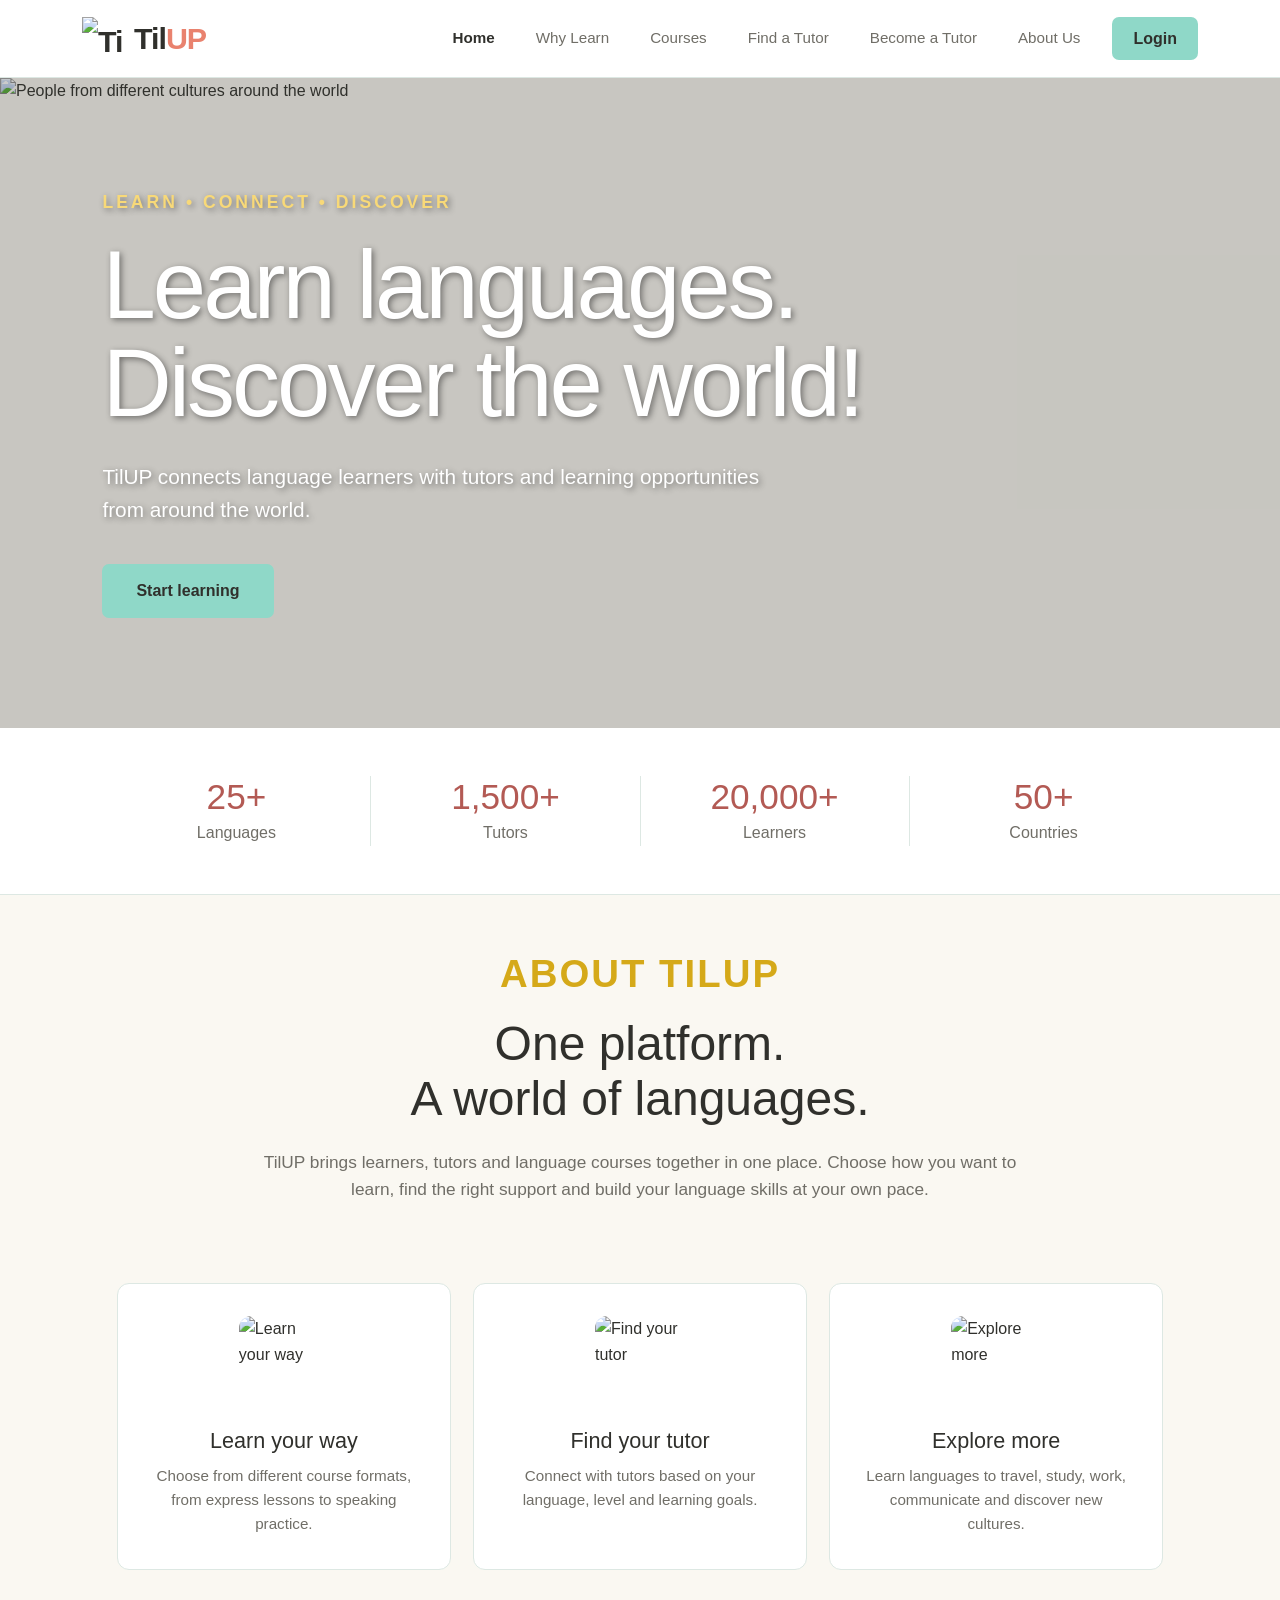
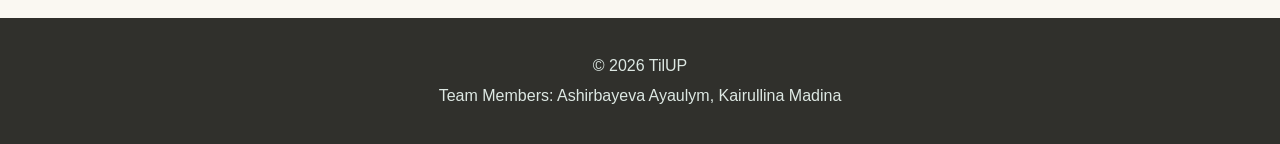
==== index.html @ f7ce6a19 "Update responsive design and Bootstrap" ====
<!DOCTYPE html>
<html lang="en">
<head>
    <meta charset="UTF-8">
    <meta name="viewport" content="width=device-width, initial-scale=1.0">

    <!-- Created by: Ashirbayeva Ayaulym, Kairullina Madina -->

    <title>TilUP | Home</title>

    <!-- Bootstrap -->
    <link
        href="https://cdn.jsdelivr.net/npm/bootstrap@5.3.8/dist/css/bootstrap.min.css"
        rel="stylesheet"
    >

    <link rel="stylesheet" href="css/style.css">
</head>

<body>

    <header>

        <!-- Bootstrap Navbar -->
        <nav class="navbar navbar-expand-lg bg-white">

            <div class="container">

                <a href="index.html" class="logo navbar-brand">
                    <img src="images/logo.PNG" alt="TilUP logo">
                    <span>Til<span class="logo-up">UP</span></span>
                </a>

                <!-- Mobile menu button -->
                <button
                    class="navbar-toggler"
                    type="button"
                    data-bs-toggle="collapse"
                    data-bs-target="#mainNavbar"
                    aria-controls="mainNavbar"
                    aria-expanded="false"
                    aria-label="Toggle navigation"
                >
                    <span class="navbar-toggler-icon"></span>
                </button>

                <!-- Navigation links -->
                <div class="collapse navbar-collapse" id="mainNavbar">

                    <div class="nav-menu navbar-nav ms-auto">

                        <a
                            href="index.html"
                            class="nav-link active"
                            aria-current="page"
                        >
                            Home
                        </a>

                        <a href="why-learn.html" class="nav-link">
                            Why Learn
                        </a>

                        <a href="courses.html" class="nav-link">
                            Courses
                        </a>

                        <a href="tutors.html" class="nav-link">
                            Find a Tutor
                        </a>

                        <a href="become_tutor.html" class="nav-link">
                            Become a Tutor
                        </a>

                        <a href="about.html" class="nav-link">
                            About Us
                        </a>

                    </div>

                    <a href="#" class="login-button ms-lg-4">
                        Login
                    </a>

                </div>

            </div>

        </nav>

    </header>


    <main>

        <!-- Hero Image -->
        <section class="hero-image-section">

            <img
                src="images/people.jpeg"
                alt="People from different cultures around the world"
                class="hero-image"
            >

            <div class="hero-image-overlay">

                <div class="hero-text">

                    <p class="hero-label">
                        LEARN • CONNECT • DISCOVER
                    </p>

                    <h1>
                        Learn languages.
                        <br>
                        Discover the world!
                    </h1>

                    <p class="hero-description">
                        TilUP connects language learners with tutors
                        and learning opportunities from around the world.
                    </p>

                    <!-- Bootstrap Button -->
                    <a
                        href="courses.html"
                        class="btn btn-primary btn-lg"
                    >
                        Start learning
                    </a>

                </div>

            </div>

        </section>


        <!-- Platform Statistics -->
        <section class="statistics py-5">

            <div class="container">

                <div class="row text-center">

                    <div class="stat col-6 col-md-3">
                        <h2>25+</h2>
                        <p>Languages</p>
                    </div>

                    <div class="stat col-6 col-md-3">
                        <h2>1,500+</h2>
                        <p>Tutors</p>
                    </div>

                    <div class="stat col-6 col-md-3">
                        <h2>20,000+</h2>
                        <p>Learners</p>
                    </div>

                    <div class="stat col-6 col-md-3">
                        <h2>50+</h2>
                        <p>Countries</p>
                    </div>

                </div>

            </div>

        </section>


        <!-- About TilUP -->
        <section class="about-tilup py-5">

            <div class="container">

                <p class="section-label">
                    ABOUT TILUP
                </p>

                <h2>
                    One platform.
                    <br>
                    A world of languages.
                </h2>

                <p class="about-description">
                    TilUP brings learners, tutors and language courses together
                    in one place. Choose how you want to learn, find the right
                    support and build your language skills at your own pace.
                </p>


                <!-- Platform Features -->
                <div class="feature-cards row g-4 mt-4">

                    <article class="feature-card col-12 col-md-4">

                        <div class="feature-icon">
                            <img
                                src="images/feature-1.png"
                                alt="Learn your way"
                            >
                        </div>

                        <h3>Learn your way</h3>

                        <p>
                            Choose from different course formats,
                            from express lessons to speaking practice.
                        </p>

                    </article>


                    <article class="feature-card col-12 col-md-4">

                        <div class="feature-icon">
                            <img
                                src="images/feature2.png"
                                alt="Find your tutor"
                            >
                        </div>

                        <h3>Find your tutor</h3>

                        <p>
                            Connect with tutors based on your language,
                            level and learning goals.
                        </p>

                    </article>


                    <article class="feature-card col-12 col-md-4">

                        <div class="feature-icon">
                            <img
                                src="images/feature-3.png"
                                alt="Explore more"
                            >
                        </div>

                        <h3>Explore more</h3>

                        <p>
                            Learn languages to travel, study, work,
                            communicate and discover new cultures.
                        </p>

                    </article>

                </div>

            </div>

        </section>

    </main>


    <footer>

        <p>© 2026 TilUP</p>

        <p>
            Team Members:
            Ashirbayeva Ayaulym, Kairullina Madina
        </p>

    </footer>


    <!-- Bootstrap JavaScript -->
    <script
        src="https://cdn.jsdelivr.net/npm/bootstrap@5.3.8/dist/js/bootstrap.bundle.min.js">
    </script>

</body>
</html>
---- css/style.css ----
/* 
   GLOBAL
 */

* {
    box-sizing: border-box;
}

body {
    margin: 0;
    font-family: Arial, sans-serif;
    color: #30302C;
    background-color: #FAF8F2;
    line-height: 1.6;
}

h1, h2, h3, p {
    margin-top: 0;
}

a {
    text-decoration: none;
}


/* 
   ALL PAGES
   NAVBAR
*/

.navbar {
    min-height: 78px;
    padding: 0 5%;
    display: flex;
    align-items: center;
    justify-content: space-between;
    background-color: #FFFFFF;
    border-bottom: 1px solid #DDE8E3;
}

.logo {
    display: flex;
    align-items: center;
    gap: 10px;
    color: #30302C;
    font-size: 1.9rem;
    font-weight: bold;
    letter-spacing: -1px;
}

.logo img {
    width: 42px;
    height: 42px;
    object-fit: contain;
}

.logo-up {
    color: #E9826E;
}

.nav-menu {
    display: flex;
    align-items: center;
    gap: 25px;
}

.nav-menu a {
    color: #706E67;
    font-size: 0.95rem;
    transition: 0.3s;
}

.nav-menu a:hover {
    color: #E9826E;
}

.nav-menu a.active {
    color: #30302C;
    font-weight: bold;
}

.login-button {
    padding: 9px 21px;
    color: #30302C;
    background-color: #8FD8C8;
    border-radius: 7px;
    font-weight: bold;
    transition: 0.3s;
}

.login-button:hover {
    background-color: #E9826E;
    color: #FFFFFF;
}


/* 
   HOME PAGE
   HERO IMAGE
 */

.hero-image-section {
    position: relative;
    width: 100%;
    height: 650px;
    overflow: hidden;
}

.hero-image {
    width: 100%;
    height: 100%;
    object-fit: cover;
    display: block;
}

.hero-image-overlay {
    position: absolute;
    top: 0;
    left: 0;
    width: 100%;
    height: 100%;
    display: flex;
    align-items: center;
    padding: 0 8%;
    background-color: rgba(48, 48, 44, 0.25);
}

.hero-text {
    max-width: 1000px;
    color: #FFFFFF;
}

.hero-label {
    margin-bottom: 20px;
    color: #F8D978;
    font-size: 1.1rem;
    font-weight: bold;
    letter-spacing: 3px;
    text-shadow: 2px 2px 6px rgba(0, 0, 0, 0.45);
}

.hero-text h1 {
    margin-bottom: 28px;
    color: #FFFFFF;
    font-size: 6rem;
    line-height: 1.02;
    letter-spacing: -3px;
    text-shadow: 2px 2px 6px rgba(0, 0, 0, 0.45);
}

.hero-description {
    max-width: 700px;
    margin-bottom: 38px;
    color: #FFFFFF;
    font-size: 1.3rem;
    line-height: 1.6;
    text-shadow: 2px 2px 6px rgba(0, 0, 0, 0.45);
}

.btn-primary {
    display: inline-block;

    padding: 15px 34px;

    color: #30302C;
    background-color: #8FD8C8;

    border: none;
    border-radius: 7px;

    font-size: 1rem;
    font-weight: bold;

    transition: 0.3s;
}

.btn-primary:hover {
    background-color: #E9826E;
    color: #FFFFFF;

    transform: translateY(-2px);
}


/*  
   HOME PAGE
   STATISTICS
  */

.statistics {
    display: flex;
    padding: 42px 8%;
    background-color: #FFFFFF;
    border-bottom: 1px solid #DDE8E3;
}

.stat {
    flex: 1;
    text-align: center;
    border-right: 1px solid #DDE8E3;
}

.stat:last-child {
    border-right: none;
}

.stat h2 {
    margin-bottom: 2px;
    color: #B35A54;
    font-size: 2.2rem;
}

.stat p {
    margin-bottom: 0;
    color: #706E67;
}


/* HOME PAGE
   ABOUT TILUP
 */

.about-tilup {
    max-width: 1200px;
    margin: 0 auto;
    padding: 95px 6% 110px;
    text-align: center;
}

.section-label {
    margin-bottom: 12px;
    color: #D5A919;
    font-size: 2.4rem;
    font-weight: bold;
    letter-spacing: 2px;
}

.about-tilup h2 {
    margin-bottom: 22px;
    color: #30302C;
    font-size: 3rem;
    line-height: 1.15;
}

.about-description {
    max-width: 760px;
    margin: 0 auto 55px;
    color: #706E67;
    font-size: 1.08rem;
}


/* 
   HOME PAGE
   FEATURE CARDS
 */

.feature-cards {
    display: flex;
    gap: 22px;
    align-items: stretch;
    text-align: left;
}

.feature-card {
    flex: 1;
    min-height: 260px;
    padding: 32px;

    display: flex;
    flex-direction: column;
    align-items: center;

    background-color: #FFFFFF;
    border: 1px solid #DDE8E3;
    border-radius: 12px;
    transition: 0.3s;
}

.feature-card:hover {
    transform: translateY(-5px);
    border-color: #E9826E;
    box-shadow: 0 10px 25px rgba(48, 48, 44, 0.08);
}

.feature-icon {
    width: 90px;
    height: 90px;
    margin: 0 auto 22px;
    overflow: hidden;
    border-radius: 12px;
}

.feature-icon img {
    width: 100%;
    height: 100%;
    object-fit: cover;
    display: block;
}

.feature-card h3 {
    margin-bottom: 10px;
    color: #30302C;
    font-size: 1.35rem;
    text-align: center;
}

.feature-card p {
    margin-bottom: 0;
    color: #706E67;
    font-size: 0.95rem;
    text-align: center;
}


/*  
   ALL PAGES
   FOOTER
  */

footer {
    padding: 30px 8%;
    text-align: center;
    background-color: #30302C;
}

footer p {
    margin: 5px;
    color: #DDE8E3;
}


/*  
   HOME PAGE
   RESPONSIVE
  */

@media (max-width: 1000px) {

    .nav-menu {
        gap: 15px;
    }

    .hero-image-section {
        height: 580px;
    }

    .hero-text h1 {
        font-size: 4.5rem;
    }
}


@media (max-width: 750px) {

    .navbar {
        padding: 15px 5%;
        flex-wrap: wrap;
        gap: 15px;
    }

    .nav-menu {
        order: 3;
        width: 100%;
        justify-content: center;
        flex-wrap: wrap;
    }

    .hero-image-section {
        height: 600px;
    }

    .hero-image-overlay {
        padding: 0 6%;
    }

    .hero-text h1 {
        font-size: 3.2rem;
        letter-spacing: -1px;
    }

    .hero-description {
        font-size: 1.1rem;
    }

    .statistics {
        flex-wrap: wrap;
        gap: 25px;
    }

    .stat {
        flex: 1 1 45%;
    }

    .stat:nth-child(2) {
        border-right: none;
    }

    .stat:nth-child(3),
    .stat:nth-child(4) {
        padding-top: 20px;
    }

    .about-tilup {
        padding: 75px 6%;
    }

    .about-tilup h2 {
        font-size: 2.4rem;
    }
}


/*  
   WHY LEARN PAGE
   HERO
  */

.why-hero {
    min-height: 520px;
    display: flex;
    align-items: center;
    padding: 80px 8%;
    background-color: #30302C;
}

.why-hero-content {
    max-width: 800px;
    color: #FFFFFF;
}

.why-hero-content .section-label {
    margin-bottom: 20px;
    color: #F8D978;
}

.why-hero-content h1 {
    margin-bottom: 25px;
    color: #FFFFFF;
    font-size: 5rem;
    line-height: 1.05;
    letter-spacing: -2px;
}

.why-hero-content > p:not(.section-label) {
    max-width: 650px;
    color: #FFFFFF;
    font-size: 1.2rem;
    line-height: 1.6;
}


/*  
   WHY LEARN PAGE
   BENEFITS
  */

.why-benefits {
    max-width: 1200px;
    margin: 0 auto;
    padding: 100px 6% 110px;
}

.why-benefit {
    display: flex;
    gap: 70px;
    align-items: center;
    margin-bottom: 100px;
}

.why-benefit:last-child {
    margin-bottom: 0;
}

.why-benefit-reverse .why-benefit-text {
    order: 2;
}

.why-benefit-reverse .why-benefit-image {
    order: 1;
}

.why-benefit-text {
    max-width: 520px;
    flex: 1;
}

.why-benefit-text h2 {
    margin-bottom: 20px;
    color: #30302C;
    font-size: 2.5rem;
    line-height: 1.15;
}

.why-benefit-text > p:not(.benefit-number) {
    margin-bottom: 25px;
    color: #706E67;
    font-size: 1.05rem;
    line-height: 1.7;
}

.why-benefit-text ul {
    margin: 0;
    padding-left: 20px;
    color: #30302C;
}

.why-benefit-text li {
    margin-bottom: 9px;
}


/*  
   WHY LEARN PAGE
   IMAGES
  */

.why-benefit-image {
    width: 100%;
    height: 400px;
    overflow: hidden;
    border-radius: 12px;
    flex: 1;
}

.why-benefit-image img {
    width: 100%;
    height: 100%;
    object-fit: cover;
    display: block;
}
.review-card {
    max-width: 850px;
    min-height: 320px;
    margin: 0 auto;
    background-color: #FFFFFF;
    border: 1px solid #E7E2D7;
    border-radius: 16px;
}

.review-header {
    display: flex;
    align-items: center;
    gap: 20px;
}

.review-image {
    width: 110px;
    height: 110px;
    object-fit: cover;
    border-radius: 50%;
}

.review-header h5 {
    margin: 0 0 6px;
    font-size: 1.4rem;
    color: #30302C;
}

.review-header small {
    color: #706E67;
    font-size: 1rem;
}

.review-stars {
    margin-top: 8px;
    color: #F2C94C;
    font-size: 1.2rem;
    letter-spacing: 2px;
}

.review-text {
    margin-top: 45px;
    font-size: 1.5rem;
    line-height: 1.6;
    color: #30302C;
}
.review-control {
    width: 60px;
    opacity: 1;
}

.review-arrow {
    width: 45px;
    height: 45px;
    display: flex;
    align-items: center;
    justify-content: center;

    background-color: #30302C;
    color: #FFFFFF;

    border-radius: 50%;
    font-size: 2rem;
    line-height: 1;
}

.review-control:hover {
    opacity: 1;
}

.review-control:hover .review-arrow {
    background-color: #E9826E;
}

@media (max-width: 600px) {

    .review-card {
        padding: 30px !important;
    }

    .review-image {
        width: 90px;
        height: 90px;
    }

    .review-text {
        margin-top: 30px;
        font-size: 1.2rem;
    }

}

/*  
   WHY LEARN PAGE
   BOTTOM CTA
  */

.why-cta {
    padding: 100px 8%;
    background-color: #30302C;
}

.why-cta-content {
    max-width: 850px;
    margin: 0 auto;
    text-align: center;
}

.why-cta-content .section-label {
    margin-bottom: 15px;
    color: #F8D978;
}

.why-cta-content h2 {
    margin-bottom: 20px;
    color: #FFFFFF;
    font-size: 3.2rem;
    line-height: 1.15;
}

.why-cta-content > p:not(.section-label) {
    max-width: 650px;
    margin: 0 auto 30px;
    color: #DDE8E3;
    font-size: 1.1rem;
    line-height: 1.6;
}


/*  
   WHY LEARN PAGE
   RESPONSIVE
  */

@media (max-width: 900px) {

    .why-hero-content h1 {
        font-size: 4rem;
    }

    .why-benefit {
        flex-direction: column;
        gap: 35px;
        margin-bottom: 75px;
    }

    .why-benefit-reverse .why-benefit-text {
        order: 1;
    }

    .why-benefit-reverse .why-benefit-image {
        order: 2;
    }

    .why-benefit-text {
        max-width: 700px;
    }

    .why-benefit-image {
        height: 350px;
    }
}


@media (max-width: 600px) {

    .why-hero {
        min-height: 480px;
        padding: 70px 6%;
    }

    .why-hero-content h1 {
        font-size: 3rem;
    }

    .why-benefits {
        padding: 75px 6% 80px;
    }

    .why-intro h2 {
        font-size: 2.3rem;
    }

    .why-benefit-text h2 {
        font-size: 2rem;
    }

    .why-benefit-image {
        height: 280px;
    }

    .why-cta {
        padding: 75px 6%;
    }

    .why-cta-content h2 {
        font-size: 2.4rem;
    }
}


/*  
   COURSES PAGE
   HERO
  */

.courses-hero {
    position: relative;
    width: 100%;
    height: 520px;
    overflow: hidden;
}

.courses-hero-image {
    position: absolute;
    top: 0;
    left: 0;
    width: 100%;
    height: 100%;
    object-fit: cover;
    z-index: 0;
}

.courses-hero-overlay {
    position: absolute;
    top: 0;
    left: 0;
    width: 100%;
    height: 100%;
    display: flex;
    align-items: center;
    padding: 0 8%;
    background-color: rgba(48, 48, 44, 0.25);
    z-index: 1;
}

.courses-hero-content {
    max-width: 850px;
    color: #FFFFFF;
    text-shadow: 2px 2px 6px rgba(0, 0, 0, 0.45);
}

.courses-hero-content {
    max-width: 850px;
}

.courses-hero h1 {
    margin-bottom: 22px;
    color: #FFFFFF;
    font-size: 4.5rem;
    line-height: 1.05;
    letter-spacing: -2px;
    text-shadow: 2px 2px 6px rgba(0, 0, 0, 0.45);
}

.courses-hero p:not(.section-label) {
    max-width: 650px;
    margin-bottom: 0;
    color: #FFFFFF;
    font-size: 1.2rem;
}

.courses-heading {
    max-width: 1100px;
    margin: 0 auto 45px;
    text-align: left;
}

.courses-heading h2 {
    margin-bottom: 15px;
    color: #30302C;
    font-size: 3rem;
    line-height: 1.15;
}

.courses-heading > p:not(.section-label) {
    max-width: 700px;
    margin: 0;
    color: #706E67;
    font-size: 1.15rem;
    line-height: 1.6;
}


/*  
   COURSES PAGE
   LANGUAGES
  */

.languages-section {
    max-width: 1500px;
    margin: 0 auto;
    padding: 95px 6% 110px;
}

.language-card {
    flex: 1 1 calc(33.333% - 25px);
    min-width: 280px;

    position: relative;
    align-self: flex-start;

    background-color: #FFFFFF;
    border: 1px solid #DDE8E3;
    border-radius: 12px;
    transition: 0.3s;
    z-index: 1;
}

.language-card:hover {
    transform: translateY(-5px);
    border-color: #E9826E;
    box-shadow: 0 10px 25px rgba(48, 48, 44, 0.10);
    z-index: 10;
}

.language-image {
    width: 100%;
    height: 230px;
    overflow: hidden;
    border-radius: 12px 12px 0 0;
}

.language-image img {
    width: 100%;
    height: 100%;
    object-fit: cover;
    display: block;
}

.language-title {
    padding: 22px 25px;
    background-color: #FFFFFF;
    border-radius: 0 0 12px 12px;
}

.language-title h3 {
    margin: 0;
    color: #30302C;
    font-size: 1.35rem;
}

.language-info {
    position: absolute;

    top: calc(100% - 1px);
    left: 0;

    width: 100%;

    box-sizing: border-box;

    max-height: 0;
    overflow: hidden;

    padding: 0 25px;

    background-color: #FFFFFF;

    border: 1px solid #E9826E;
    border-top: none;

    border-radius: 0 0 12px 12px;

    opacity: 0;

    transition:
        max-height 0.4s ease,
        padding 0.4s ease,
        opacity 0.2s ease;
}

.language-card:hover .language-info {
    max-height: 250px;
    padding: 0 25px 25px;
    opacity: 1;
}

.language-info .language-level {
    display: block;
    margin-bottom: 10px;
    color: #E9826E;
    font-size: 0.75rem;
    font-weight: bold;
    letter-spacing: 1.5px;
}

.language-info p {
    margin-bottom: 15px;
    color: #706E67;
    line-height: 1.5;
}

.language-info ul {
    margin: 0;
    padding-left: 20px;
    color: #706E67;
}

.language-info li {
    margin-bottom: 5px;
}

.language-level {
    color: #E9826E;
    font-size: 0.75rem;
    font-weight: bold;
    letter-spacing: 1.5px;
}
.many-more {
    display: none;
}

@media (max-width: 650px) {

    .language-card:nth-child(n+7) {
        display: none;
    }

    .many-more {
        display: block;
        text-align: center;
        margin-top: 30px;
        font-size: 1.1rem;
        color: #706E67;
    }
}

@media (max-width: 1000px) {

    .language-card {
        flex: 1 1 calc(50% - 25px);
    }

}

@media (max-width: 650px) {

    .language-card {
        flex: 1 1 100%;
    }

    .language-image {
        height: 250px;
    }
}


/*  
   COURSES PAGE
   COURSE FORMATS
  */

.course-formats {
    padding: 95px 8% 105px;
    background-color: #FAF8F2;
}


.format-card {
    flex: 1 1 calc(25% - 20px);

    min-height: 250px;
    padding: 28px;

    display: flex;
    flex-direction: column;
    align-items: center;

    background-color: #FFFFFF;
    border: 1px solid #DDE8E3;
    border-radius: 12px;
    text-align: center;
    transition: 0.3s;
}

.format-card:hover {
    transform: translateY(-5px);
    border-color: #E9826E;
}

.format-icon {
    width: 90px;
    height: 90px;
    margin: 0 auto 22px;
    overflow: hidden;
    border-radius: 12px;
}

.format-icon img {
    width: 100%;
    height: 100%;
    object-fit: cover;
    display: block;
}

.format-card h3 {
    margin-bottom: 10px;
    color: #30302C;
    font-size: 1.3rem;
}

.format-card p {
    margin-bottom: 0;
    color: #706E67;
    font-size: 0.95rem;
}

@media (max-width: 1000px) {

    .format-card {
        flex: 1 1 calc(50% - 20px);
    }

}

@media (max-width: 650px) {

    .format-card {
        flex: 1 1 100%;
    }

}


/*  
   COURSES PAGE
   PREMIUM
  */

.premium-section {
    padding: 90px 8%;
    background-color: #30302C;
}

.premium-content {
    max-width: 1200px;
    margin: 0 auto;
    display: grid;
    grid-template-columns: 1fr 1fr;
    gap: 70px;
    align-items: center;
}

.premium-text {
    text-align: left;
}

.premium-text .section-label {
    color: #F8D978;
}

.premium-text h2 {
    margin-bottom: 20px;
    color: #FFFFFF;
    font-size: 3rem;
    line-height: 1.15;
}

.premium-text > p:not(.section-label) {
    max-width: 550px;
    margin-bottom: 30px;
    color: #DDE8E3;
    font-size: 1.1rem;
    line-height: 1.6;
}

.premium-list {
    max-width: 550px;
    margin-bottom: 35px;
    padding-left: 20px;
    color: #FFFFFF;
    text-align: left;
}

.premium-list li {
    margin-bottom: 10px;
}

.premium-image {
    width: 100%;
    height: 400px;
    overflow: hidden;
    border-radius: 12px;
}

.premium-image img {
    width: 100%;
    height: 100%;
    object-fit: contain;
    display: block;
}


/*  
   COURSES PAGE
   COURSE TABLE
  */

.course-comparison {
    max-width: 1200px;
    margin: 0 auto;
    padding: 95px 6% 110px;
}

.table-container {
    overflow-x: auto;
}

table {
    width: 100%;
    border-collapse: collapse;
    background-color: #FFFFFF;
}

th,
td {
    padding: 18px 20px;
    text-align: left;
    border: 1px solid #DDE8E3;
}

th {
    color: #30302C;
    background-color: #8FD8C8;
    font-weight: bold;
}

td {
    color: #706E67;
}

tr:hover td {
    background-color: #FAF8F2;
}

.plan-header .feature-header {
    background-color: #706E67;
    color: #FFFFFF;
}

.plan-header .free-header {
    background-color: #8FD8C8;
    color: #30302C;
}

.plan-header .tutor-header {
    background-color: #E9826E;
    color: #FFFFFF;
}

.plan-header .premium-header {
    background-color: #F2C94C;
    color: #FFFFFF;
}

.price-row td {
    font-weight: bold;
}

.price-row td:first-child {
    background-color: #706E67;
    color: #FFFFFF;
}

.price-row td:nth-child(2) {
    background-color: #8FD8C8;
    color: #30302C;
}

.price-row td:nth-child(3) {
    background-color: #E9826E;
    color: #FFFFFF;
}

.price-row td:nth-child(4) {
    background-color: #F2C94C;
    color: #FFFFFF;
}


/*  
   COURSES PAGE
   RESPONSIVE
  */

@media (max-width: 1000px) {

    .courses-hero h1 {
        font-size: 3.8rem;
    }

    .feature-cards {
        flex-direction: column;
    }
}

@media (max-width: 750px) {

    .courses-hero {
        min-height: 400px;
        padding: 60px 6%;
    }

    .courses-hero h1 {
        font-size: 3rem;
    }

    .courses-heading h2 {
        font-size: 2.3rem;
    }

    .premium-content h2 {
        font-size: 2.3rem;
    }

    .languages-section,
    .course-comparison {
        padding: 70px 6%;
    }
}


/*  
   BECOME A TUTOR PAGE
   PAGE HERO
  */

.page-hero {
    min-height: 520px;
    display: flex;
    align-items: center;
    padding: 80px 8%;
    background-color: #30302C;
    border-bottom: 1px solid #DDE8E3;
}

.page-hero-content {
    max-width: 1000px;
    text-align: left;
}

.page-hero .section-label {
    margin-bottom: 20px;
    color: #8FD8C8;
    font-size: 1.1rem;
    font-weight: bold;
    letter-spacing: 3px;
}

.page-hero h1 {
    margin-bottom: 28px;
    color: #FFFFFF;
    font-size: 6rem;
    line-height: 1.02;
    letter-spacing: -3px;
}

.page-hero-content > p:not(.section-label) {
    max-width: 700px;
    margin-bottom: 0;
    color: #FFFFFF;
    font-size: 1.3rem;
    line-height: 1.6;
}


/*  
   BECOME A TUTOR PAGE
   SECOND HERO
  */

.page-herotwo {
    min-height: 520px;
    display: flex;
    align-items: center;
    padding: 80px 8%;
    background-color: #263b35;
    border-bottom: 1px solid #DDE8E3;
}

.page-herotwo-content {
    max-width: 1000px;
    text-align: left;
}

.page-herotwo .section-label {
    margin-bottom: 20px;
    color: #8FD8C8;
    font-size: 1.1rem;
    font-weight: bold;
    letter-spacing: 3px;
}

.page-herotwo h1 {
    margin-bottom: 28px;
    color: #FFFFFF;
    font-size: 6rem;
    line-height: 1.02;
    letter-spacing: -3px;
}

.page-herotwo-content > p:not(.section-label) {
    max-width: 700px;
    margin-bottom: 0;
    color: #FFFFFF;
    font-size: 1.3rem;
    line-height: 1.6;
}


/*  
   BECOME A TUTOR PAGE
   THIRD HERO
  */

.page-herothree {
    min-height: 520px;
    display: flex;
    align-items: center;
    padding: 80px 8%;
    background-color: #8F4542;
    border-bottom: 1px solid #DDE8E3;
}

.page-herothree-content {
    max-width: 1000px;
    text-align: left;
}

.page-herothree .section-label {
    margin-bottom: 20px;
    color: #F2C94C;
    font-size: 1.5rem;
    font-weight: bold;
    letter-spacing: 3px;
}

.page-herothree h1 {
    margin-bottom: 28px;
    color: #FFFFFF;
    font-size: 6rem;
    line-height: 1.02;
    letter-spacing: -3px;
}

.page-herothree-content > p:not(.section-label) {
    max-width: 700px;
    margin-bottom: 0;
    color: #FFFFFF;
    font-size: 1.3rem;
    line-height: 1.6;
}


/*  
   BECOME A TUTOR PAGE
   REQUIREMENTS
  */

.requirements-section {
    padding: 90px 8%;
}

.requirements-content {
    max-width: 1200px;
    margin: 0 auto;
    display: grid;
    grid-template-columns: 1fr 420px;
    gap: 70px;
    align-items: center;
}

.round-image {
    width: 500px;
    height: 500px;
    max-width: none;
    object-fit: cover;
    border-radius: 50%;
    display: block;
    border: 3px solid #B87568;
}

.requirements-list {
    padding-left: 20px;
}

.requirements-list li {
    margin-bottom: 15px;
    color: #706E67;
}


/*  
   BECOME A TUTOR PAGE
   BENEFITS TABLE
  */

.benefits-table-section {
    padding: 80px 8%;
    text-align: center;
}

.benefits-table {
    width: 100%;
    border-collapse: collapse;
    margin-top: 40px;
    background: #FFFFFF;
    border-radius: 12px;
    overflow: hidden;
}

.benefits-table td {
    padding: 18px;
    border-bottom: 1px solid #DDE8E3;
}

.benefits-table tr:hover {
    background: #FAF8F2;
}

.benefit-header {
    background-color: #F2C94C;
    color: #30302C;
}

.description-header {
    background-color: #8FD8C8;
    color: #30302C;
}

.included-header {
    background-color: #E9826E;
    color: #FFFFFF;
}


/* 
   BECOME A TUTOR PAGE
   APPLICATION FORM
 */


.tutor-form-section {
    padding: 90px 8%;
    background: #FFFFFF;
}

.tutor-form {
    margin-top: 40px;
}

.form-grid {
    display: grid;
    grid-template-columns: repeat(2, 1fr);
    gap: 25px;
}

.form-group {
    display: flex;
    flex-direction: column;
    margin-bottom: 25px;
}

.form-group label {
    font-weight: bold;
    margin-bottom: 8px;
}

.form-group input,
.form-group select,
.form-group textarea {
    padding: 15px;
    border: 1px solid #DDE8E3;
    border-radius: 8px;
    font-size: 1rem;
    background: #FAF8F2;
}

.form-group input:focus,
.form-group select:focus,
.form-group textarea:focus {
    outline: none;
    border-color: #E9826E;
}

.radio-group {
    display: flex;
    gap: 20px;
    flex-wrap: wrap;
}


/* 
   FIND YOUR TUTOR PAGE
   FILTERS
 */

.filters-section {
    padding: 70px 8% 30px;
}

.filters {
    display: grid;
    grid-template-columns: repeat(3, 1fr);
    gap: 20px;
}

.filter-box {
    display: flex;
    flex-direction: column;
}

.filter-box label {
    margin-bottom: 8px;
    font-weight: bold;
}

.filter-box select {
    padding: 14px;
    border-radius: 8px;
    border: 1px solid #DDE8E3;
    background: #FFFFFF;
}


/*  
   FIND YOUR TUTOR PAGE
   MAIN GRID AREAS LAYOUT
  */

.tutors-page-layout {
    min-height: 100vh;

    display: grid;

    grid-template-columns: 280px minmax(0, 1fr);

    grid-template-areas:
        "header header"
        "hero hero"
        "sidebar main"
        "footer footer";
}


/*  
   FIND YOUR TUTOR PAGE
   HEADER
  */

.tutors-page-layout .site-header {
    grid-area: header;
}


/* 
   FIND YOUR TUTOR PAGE
   HERO
 */

.tutors-page-layout .tutors-hero {
    grid-area: hero;

    min-height: 420px;

    display: flex;
    flex-direction: column;
    justify-content: center;

    padding: 70px 8%;

    background-color: #30302C;
    border-bottom: 1px solid #DDE8E3;
}

.tutors-hero .section-label {
    margin-bottom: 15px;

    color: #8FD8C8;

    font-size: 0.9rem;
    font-weight: bold;
    letter-spacing: 2px;
}

.tutors-hero h1 {
    margin-bottom: 20px;

    color: #FFFFFF;

    font-size: 6rem;
    line-height: 1.05;
    letter-spacing: -2px;
}

.tutors-hero p:not(.section-label) {
    max-width: 700px;

    margin-bottom: 0;

    color: #DDE8E3;

    font-size: 1.3rem;
    line-height: 1.6;
}


/*  
   FIND YOUR TUTOR PAGE
   SIDEBAR
  */

.tutors-page-layout .tutors-sidebar {
    grid-area: sidebar;

    padding: 50px 28px;

    background-color: #FFFFFF;

    border-right: 1px solid #DDE8E3;
}

.sidebar-content {
    position: sticky;
    top: 30px;
}

.tutors-sidebar .section-label {
    margin-bottom: 10px;

    color: #E9826E;

    font-size: 0.8rem;
    font-weight: bold;
    letter-spacing: 2px;
}

.tutors-sidebar h2 {
    margin-bottom: 12px;

    color: #30302C;

    font-size: 1.8rem;
}

.sidebar-description {
    margin-bottom: 35px;

    color: #706E67;

    font-size: 0.9rem;
    line-height: 1.5;
}


/*  
   FIND YOUR TUTOR PAGE
   SIDEBAR FILTERS
  */

.tutors-sidebar .filters {
    display: flex;
    flex-direction: column;
    gap: 25px;
}

.tutors-sidebar .filter-box {
    display: flex;
    flex-direction: column;
    gap: 8px;
}

.tutors-sidebar .filter-box label {
    display: flex;
    align-items: center;
    gap: 7px;

    color: #30302C;

    font-weight: bold;
}

.tutors-sidebar .ui-icon {
    color: #E9826E;
}

.tutors-sidebar select {
    width: 100%;

    padding: 12px;

    border: 1px solid #DDE8E3;
    border-radius: 8px;

    background-color: #FAF8F2;

    color: #30302C;

    font-family: inherit;

    cursor: pointer;
}

.tutors-sidebar select:focus {
    outline: none;

    border-color: #E9826E;

    box-shadow: 0 0 0 3px rgba(233, 130, 110, 0.15);
}


/*  
   FIND YOUR TUTOR PAGE
   MAIN
  */

.tutors-page-layout .tutors-main {
    grid-area: main;

    min-width: 0;

    background-color: #FAF8F2;
}


/*  
   FIND YOUR TUTOR PAGE
   TUTOR SECTION
  */

.tutors-section {
    padding: 55px 6% 90px;
}


/*  
   FIND YOUR TUTOR PAGE
   TUTOR CARDS
  */

.tutors-grid {
    display: flex;

    flex-wrap: wrap;

    gap: 25px;

    align-items: stretch;
}


/*  
   FIND YOUR TUTOR PAGE
   INDIVIDUAL TUTOR CARD
  */

.tutor-card {
    position: relative;

    flex: 1 1 280px;

    max-width: 350px;

    padding: 25px 22px;

    background-color: #FFFFFF;

    border: 1px solid #DDE8E3;

    border-radius: 14px;

    box-shadow: 0 4px 10px rgba(48, 48, 44, 0.04);

    display: grid;

    grid-template-columns: 1fr;

    grid-template-areas:
        "photo"
        "tag"
        "name"
        "rating"
        "bio"
        "list"
        "btn";

    row-gap: 11px;

    justify-items: center;

    text-align: center;

    transition: 0.3s;
}

.tutor-card:hover {
    transform: translateY(-5px);

    border-color: #E9826E;

    box-shadow: 0 12px 25px rgba(48, 48, 44, 0.08);
}


/*  
   FIND YOUR TUTOR PAGE
   TUTOR PHOTO
  */

.tutor-photo {
    grid-area: photo;

    width: 100%;
    height: 220px;

    object-fit: cover;

    border-radius: 10px;

    border: none;
}


/*  
   FIND YOUR TUTOR PAGE
   TUTOR LANGUAGE
  */

.tutor-card .subject-tag {
    grid-area: tag;

    display: inline-block;

    margin-bottom: 0;
    padding: 6px 14px;

    background-color: #F8D978;

    color: #30302C;

    border-radius: 20px;

    font-size: 0.8rem;

    font-weight: bold;
}


/*  
   FIND YOUR TUTOR PAGE
   TUTOR NAME
  */

.tutor-name {
    grid-area: name;

    margin: 0;

    color: #30302C;

    font-size: 1.2rem;
}


/*  
   FIND YOUR TUTOR PAGE
   TUTOR RATING
  */

.tutor-card .rating {
    grid-area: rating;

    display: flex;

    align-items: center;
    justify-content: center;

    gap: 6px;

    margin: 0;

    color: #8F4542;

    font-size: 0.85rem;

    font-weight: bold;
}

.star-icon {
    display: inline-block;
    vertical-align: middle;
}


/*  
   FIND YOUR TUTOR PAGE
   TUTOR DESCRIPTION
  */

.tutor-bio {
    grid-area: bio;

    margin: 0;

    color: #706E67;

    font-size: 0.9rem;

    line-height: 1.5;
}


/*  
   FIND YOUR TUTOR PAGE
   TUTOR DETAILS
  */

.tutor-details {
    grid-area: list;

    width: 100%;

    margin: 5px 0;

    padding: 13px 16px;

    list-style: none;

    background-color: #FAF8F2;

    border: 1px solid #DDE8E3;

    border-radius: 9px;

    color: #706E67;

    font-size: 0.82rem;

    text-align: left;
}

.tutor-details li {
    margin-bottom: 6px;
}

.tutor-details li:last-child {
    margin-bottom: 0;
}


/*  
   FIND YOUR TUTOR PAGE
   TUTOR BUTTON
  */

.tutor-btn {
    grid-area: btn;

    width: 100%;

    padding: 11px 18px;

    text-align: center;
}


/*  
   FIND YOUR TUTOR PAGE
   FOOTER
  */

.tutors-page-layout .site-footer {
    grid-area: footer;

    padding: 30px 8%;

    background-color: #30302C;

    text-align: center;
}

.site-footer p {
    margin: 5px;

    color: #DDE8E3;
}


/*  
   FIND YOUR TUTOR PAGE
   RESPONSIVE
  */

@media (max-width: 1000px) {

    .tutors-page-layout {
        grid-template-columns: 220px minmax(0, 1fr);
    }

    .tutors-hero h1 {
        font-size: 3.5rem;
    }

    .tutor-card {
        flex: 1 1 260px;
    }
}


@media (max-width: 800px) {

    .tutors-page-layout {
        grid-template-columns: 1fr;

        grid-template-areas:
            "header"
            "hero"
            "sidebar"
            "main"
            "footer";
    }

    .tutors-page-layout .tutors-sidebar {
        border-right: none;
        border-bottom: 1px solid #DDE8E3;
    }

    .sidebar-content {
        position: static;
    }

    .tutors-sidebar .filters {
        flex-direction: row;
        flex-wrap: wrap;
    }

    .tutors-sidebar .filter-box {
        flex: 1 1 200px;
    }

    .tutors-hero {
        min-height: 380px;
    }
}


@media (max-width: 600px) {

    .tutors-hero {
        min-height: 350px;
        padding: 55px 6% 45px;
    }

    .tutors-hero h1 {
        font-size: 2.6rem;
    }

    .tutors-section {
        padding: 40px 6% 70px;
    }

    .tutor-card {
        max-width: none;
        flex: 1 1 100%;
    }

    .tutors-sidebar {
        padding: 35px 6%;
    }

    .tutors-sidebar .filters {
        flex-direction: column;
    }
}


/*  
   BECOME A TUTOR / FIND YOUR TUTOR
   GENERAL RESPONSIVE
  */

@media (max-width: 900px) {

    .requirements-content,
    .form-grid,
    .filters {
        grid-template-columns: 1fr;
    }

    .page-hero h1 {
        font-size: 3rem;
    }
}


/*  
   FIND YOUR TUTOR PAGE
   LANGUAGE TAGS
  */

.subject-tag {
    display: inline-block;
    background: #F8D978;
    color: #30302C;
    padding: 6px 14px;
    border-radius: 20px;
    font-size: .85rem;
    font-weight: bold;
    margin-bottom: 15px;
    letter-spacing: .5px;
}

.rating {
    color: #E9826E;
    font-weight: bold;
    margin: 10px 0;
}

.requirements-list li::marker {
    color: #E9826E;
}


/*  
   ALL PAGES
   ICON ALIGNMENT
  */

.rating,
.filter-box label {
    display: inline-flex;
    align-items: center;
    gap: 6px;
}

.star-icon {
    display: inline-block;
    vertical-align: middle;
}


/*  
   ABOUT / TEAM PAGE
   TEAM SECTION
  */

.team-section {
    max-width: 1250px;
    margin: 0 auto;
    padding: 90px 8% 110px;
    text-align: center;
}

.team-section .section-label {
    margin-bottom: 15px;
    text-align: center;
}

.team-section h2 {
    margin-bottom: 18px;
    color: #30302C;
    font-size: 3rem;
    line-height: 1.15;
    text-align: center;
}

.team-section .about-description {
    text-align: center;
    max-width: 700px;
    margin: 0 auto 55px;
    color: #706E67;
    font-size: 1.1rem;
    line-height: 1.6;
}


/*  
   ABOUT / TEAM PAGE
   TEAM CARDS
  */

.team-grid {
    display: flex;
    flex-wrap: wrap;
    gap: 32px;
    align-items: stretch;
}

.team-card {
    flex: 1 1 450px;
    min-width: 0;
    padding: 35px;
    background-color: #FFFFFF;
    border: 1px solid #DDE8E3;
    border-radius: 12px;
    text-align: center;
    box-shadow: 0 4px 6px -1px rgba(0, 0, 0, 0.1);
}


/*  
   ABOUT / TEAM PAGE
   PROFILE PHOTOS
  */

.round-imageus {
    width: 220px;
    height: 220px;
    margin: 0 auto 25px;
    display: block;
    object-fit: cover;
    border-radius: 50%;
}

.team-info h3 {
    margin-bottom: 10px;
    color: #30302C;
    font-size: 1.6rem;
}

.subject-tag {
    display: inline-block;
    margin-bottom: 18px;
    color: #8F4542;
    font-size: 0.9rem;
    font-weight: bold;
}

.bio-text {
    margin-bottom: 25px;
    color: #706E67;
    line-height: 1.6;
}

.member-details {
    text-align: left;
}

.member-details h4 {
    margin-bottom: 10px;
    color: #30302C;
}

.team-card ul {
    margin: 0;
    padding-left: 20px;
    color: #706E67;
}

.team-card li {
    margin-bottom: 8px;
}


/*  
   ABOUT / TEAM PAGE
   RESPONSIVE
  */

@media (max-width: 800px) {

    .team-grid {
        grid-template-columns: 1fr;
    }

    .team-section h2 {
        font-size: 2.4rem;
    }
}

@media (max-width: 500px) {

    .team-section {
        padding: 70px 6% 80px;
    }

    .team-card {
        padding: 25px;
    }

    .round-imageus {
        width: 180px;
        height: 180px;
    }
}
/* ==========================================================
   ASSIGNMENT 3: TUTORS, ABOUT & BECOME A TUTOR (ISOLATED)
   ========================================================== */

/* Task 1: Responsive Typography */
.tu-responsive-title {
    font-size: 2.3rem !important;
}
@media (min-width: 768px) {
    .tu-responsive-title {
        font-size: 3.8rem !important;
    }
}
@media (min-width: 992px) {
    .tu-responsive-title {
        font-size: 5.2rem !important;
    }
}

/* Task 2: Pure CSS Responsive Card Group (No Bootstrap Grid) */
.tu-custom-cards {
    display: flex;
    flex-wrap: wrap;
    gap: 20px;
    justify-content: center;
    margin-bottom: 35px;
}
/* Mobile: 1 колонка */
.tu-custom-card {
    flex: 0 0 100%;
    background-color: #FFFFFF;
    border: 1px solid #DDE8E3;
    border-radius: 12px;
    padding: 24px;
    text-align: center;
    box-sizing: border-box;
    box-shadow: 0 4px 10px rgba(48, 48, 44, 0.04);
}
/* Tablet: 2 колонки в ряд */
@media (min-width: 768px) and (max-width: 991px) {
    .tu-custom-card {
        flex: 0 0 calc(50% - 10px);
    }
}
/* Desktop: 3 колонки в ряд */
@media (min-width: 992px) {
    .tu-custom-card {
        flex: 0 0 calc(33.333% - 14px);
    }
}

/* Task 7: Bootstrap Carousel Высота и подписи */
.tu-carousel-img {
    height: 650px;
    width: 100%;
    object-fit: cover;
    object-position: center;
}
@media (max-width: 992px) {
    .tu-carousel-img {
        height: 480px;
    }
}
@media (max-width: 576px) {
    .tu-carousel-img {
        height: 340px;
    }
}
.tu-carousel-caption {
    background: rgba(48, 48, 44, 0.78);
    border-radius: 10px;
    padding: 14px 24px;
    max-width: 80%;
    margin: 0 auto 30px;
}

/* Task 6: Кнопки фильтров (btn-group) */
.tu-filter-btn {
    background-color: #FFFFFF;
    color: #30302C;
    border: 1px solid #DDE8E3;
    font-weight: bold;
    padding: 8px 18px;
    transition: 0.2s ease-in-out;
}
.tu-filter-btn:hover,
.tu-filter-btn.active {
    background-color: #8FD8C8 !important;
    border-color: #8FD8C8 !important;
    color: #30302C !important;
}

/* Совместимость Bootstrap Navbar со стилем TilUP */
.navbar-nav .nav-link {
    color: #706E67;
    font-size: 0.95rem;
    padding: 8px 14px;
    transition: 0.3s;
}
.navbar-nav .nav-link:hover {
    color: #E9826E;
}
.navbar-nav .nav-link.active {
    color: #30302C;
    font-weight: bold;
}
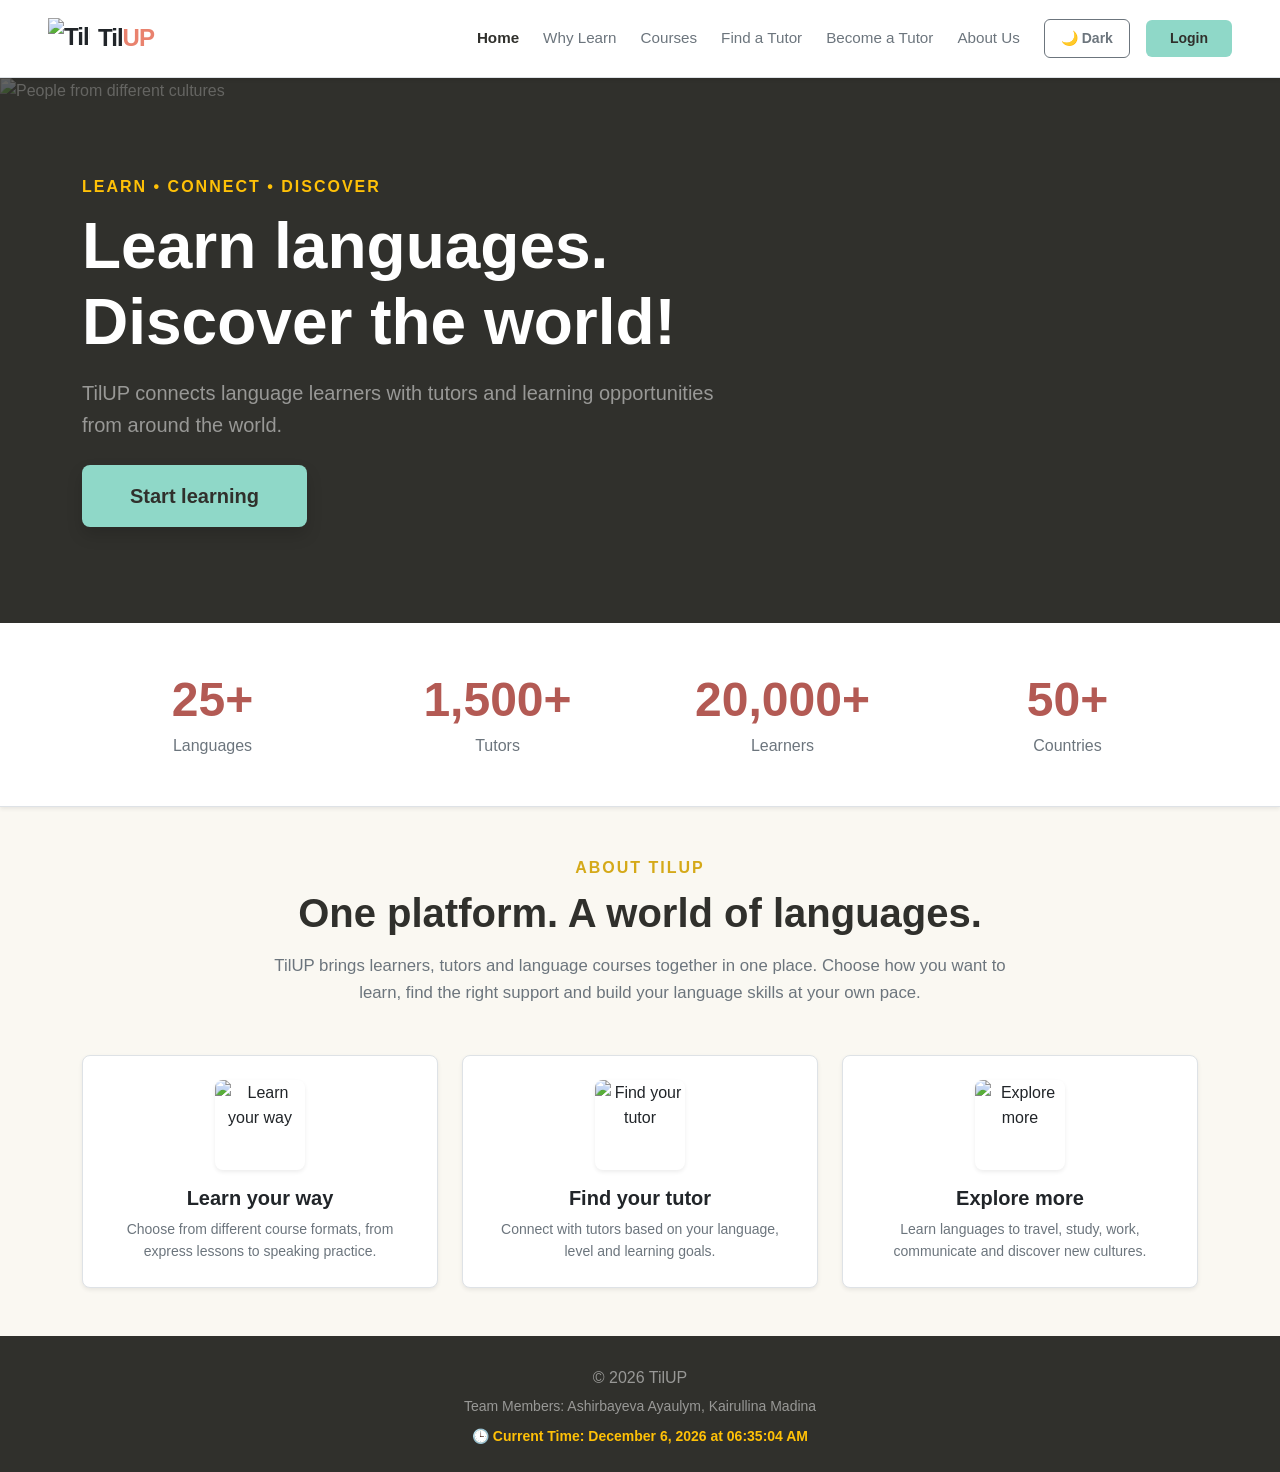
==== commit 46b9ded0: "javascript" ====
--- a/index.html
+++ b/index.html
@@ -3,280 +3,141 @@
 <head>
     <meta charset="UTF-8">
     <meta name="viewport" content="width=device-width, initial-scale=1.0">
-
-    <!-- Created by: Ashirbayeva Ayaulym, Kairullina Madina -->
-
     <title>TilUP | Home</title>
 
-    <!-- Bootstrap -->
-    <link
-        href="https://cdn.jsdelivr.net/npm/bootstrap@5.3.8/dist/css/bootstrap.min.css"
-        rel="stylesheet"
-    >
-
+    <!-- Bootstrap 5.3.8 CSS -->
+    <link href="https://cdn.jsdelivr.net/npm/bootstrap@5.3.8/dist/css/bootstrap.min.css" rel="stylesheet">
     <link rel="stylesheet" href="css/style.css">
 </head>
 
-<body>
+<body class="page-home d-flex flex-column min-vh-100" style="background-color: #FAF8F2; color: #30302C;">
 
     <header>
-
-        <!-- Bootstrap Navbar -->
-        <nav class="navbar navbar-expand-lg bg-white">
-
-            <div class="container">
-
-                <a href="index.html" class="logo navbar-brand">
-                    <img src="images/logo.PNG" alt="TilUP logo">
-                    <span>Til<span class="logo-up">UP</span></span>
+        <nav class="navbar navbar-expand-lg bg-white border-bottom py-2 shadow-sm">
+            <div class="container-fluid px-lg-5">
+                <a href="index.html" class="logo navbar-brand d-flex align-items-center gap-2 fw-bold text-decoration-none fs-4 text-dark">
+                    <img src="images/logo.PNG" alt="TilUP logo" width="42" height="42" style="object-fit: contain;">
+                    <span>Til<span class="logo-up" style="color: #E9826E;">UP</span></span>
                 </a>
 
-                <!-- Mobile menu button -->
-                <button
-                    class="navbar-toggler"
-                    type="button"
-                    data-bs-toggle="collapse"
-                    data-bs-target="#mainNavbar"
-                    aria-controls="mainNavbar"
-                    aria-expanded="false"
-                    aria-label="Toggle navigation"
-                >
+                <button class="navbar-toggler" type="button" data-bs-toggle="collapse" data-bs-target="#navMenu" aria-controls="navMenu" aria-expanded="false" aria-label="Toggle navigation">
                     <span class="navbar-toggler-icon"></span>
                 </button>
 
-                <!-- Navigation links -->
-                <div class="collapse navbar-collapse" id="mainNavbar">
+                <div class="collapse navbar-collapse justify-content-end" id="navMenu">
+                    <ul class="navbar-nav align-items-lg-center my-3 my-lg-0 gap-lg-2">
+                        <li class="nav-item"><a class="nav-link active fw-bold text-dark" aria-current="page" href="index.html">Home</a></li>
+                        <li class="nav-item"><a class="nav-link text-secondary" href="why-learn.html">Why Learn</a></li>
+                        <li class="nav-item"><a class="nav-link text-secondary" href="courses.html">Courses</a></li>
+                        <li class="nav-item"><a class="nav-link text-secondary" href="tutors.html">Find a Tutor</a></li>
+                        <li class="nav-item"><a class="nav-link text-secondary" href="become_tutor.html">Become a Tutor</a></li>
+                        <li class="nav-item"><a class="nav-link text-secondary" href="about.html">About Us</a></li>
+                    </ul>
 
-                    <div class="nav-menu navbar-nav ms-auto">
+                    <!-- Task 4: Dark Theme Toggle Button -->
+                    <button id="themeToggleBtn" class="btn btn-outline-secondary btn-sm ms-lg-3 px-3 py-2 fw-bold rounded-2">🌙 Dark</button>
 
-                        <a
-                            href="index.html"
-                            class="nav-link active"
-                            aria-current="page"
-                        >
-                            Home
-                        </a>
+                    <!-- Link to login.html -->
+                    <a href="login.html" class="login-button btn btn-sm fw-bold ms-lg-3 text-decoration-none px-4 py-2 border-0 rounded-2" style="background-color: #8FD8C8; color: #30302C;">Login</a>
+                </div>
+            </div>
+        </nav>
+    </header>
 
-                        <a href="why-learn.html" class="nav-link">
-                            Why Learn
-                        </a>
+    <main class="flex-grow-1">
 
-                        <a href="courses.html" class="nav-link">
-                            Courses
-                        </a>
+        <!-- Hero Section -->
+        <section class="position-relative overflow-hidden text-white" style="background-color: #30302C; min-height: 540px;">
+            <img src="images/people.jpeg" alt="People from different cultures" class="position-absolute top-0 start-0 w-100 h-100 object-fit-cover opacity-25">
+            
+            <div class="position-relative container py-5 d-flex align-items-center" style="min-height: 540px;">
+                <div class="col-12 col-lg-8 py-5">
+                    <p class="section-label fw-bold text-uppercase mb-2 text-warning" style="letter-spacing: 2px;">LEARN • CONNECT • DISCOVER</p>
+                    <h1 class="display-3 fw-bold mb-3 text-white">Learn languages.<br>Discover the world!</h1>
+                    <p class="lead mb-4 text-white-50" style="max-width: 650px;">TilUP connects language learners with tutors and learning opportunities from around the world.</p>
+                    <a href="courses.html" class="button btn btn-primary btn-lg px-5 py-3 shadow fw-bold border-0" style="background-color: #8FD8C8; color: #30302C;">Start learning</a>
+                </div>
+            </div>
+        </section>
 
-                        <a href="tutors.html" class="nav-link">
-                            Find a Tutor
-                        </a>
+        <!-- Platform Statistics -->
+        <section class="py-5 bg-white border-bottom shadow-sm">
+            <div class="container">
+                <div class="row text-center g-4">
+                    <div class="col-6 col-md-3">
+                        <h2 class="display-5 fw-bold mb-1" style="color: #B35A54;">25+</h2>
+                        <p class="text-secondary mb-0 fw-medium">Languages</p>
+                    </div>
+                    <div class="col-6 col-md-3">
+                        <h2 class="display-5 fw-bold mb-1" style="color: #B35A54;">1,500+</h2>
+                        <p class="text-secondary mb-0 fw-medium">Tutors</p>
+                    </div>
+                    <div class="col-6 col-md-3">
+                        <h2 class="display-5 fw-bold mb-1" style="color: #B35A54;">20,000+</h2>
+                        <p class="text-secondary mb-0 fw-medium">Learners</p>
+                    </div>
+                    <div class="col-6 col-md-3">
+                        <h2 class="display-5 fw-bold mb-1" style="color: #B35A54;">50+</h2>
+                        <p class="text-secondary mb-0 fw-medium">Countries</p>
+                    </div>
+                </div>
+            </div>
+        </section>
 
-                        <a href="become_tutor.html" class="nav-link">
-                            Become a Tutor
-                        </a>
+        <!-- About TilUP / Features -->
+        <section class="container py-5 text-center">
+            <p class="section-label fw-bold text-uppercase mb-2" style="color: #D5A919;">ABOUT TILUP</p>
+            <h2 class="fw-bold mb-3" style="color: #30302C; font-size: 2.5rem;">One platform. A world of languages.</h2>
+            <p class="lead text-secondary mx-auto mb-5" style="max-width: 760px; font-size: 1.05rem;">
+                TilUP brings learners, tutors and language courses together in one place. Choose how you want to learn, find the right support and build your language skills at your own pace.
+            </p>
 
-                        <a href="about.html" class="nav-link">
-                            About Us
-                        </a>
-
-                    </div>
-
-                    <a href="#" class="login-button ms-lg-4">
-                        Login
-                    </a>
-
+            <div class="row g-4 text-start justify-content-center">
+                <div class="col-12 col-md-6 col-lg-4">
+                    <article class="feature-card card h-100 p-4 border rounded-3 shadow-sm text-center bg-white">
+                        <div class="mx-auto mb-3 rounded-3 overflow-hidden shadow-sm" style="width: 90px; height: 90px;">
+                            <img src="images/feature-1.png" alt="Learn your way" class="w-100 h-100" style="object-fit: cover;">
+                        </div>
+                        <h3 class="h5 fw-bold text-dark mb-2">Learn your way</h3>
+                        <p class="text-secondary small mb-0">Choose from different course formats, from express lessons to speaking practice.</p>
+                    </article>
                 </div>
 
-            </div>
-
-        </nav>
-
-    </header>
-
-
-    <main>
-
-        <!-- Hero Image -->
-        <section class="hero-image-section">
-
-            <img
-                src="images/people.jpeg"
-                alt="People from different cultures around the world"
-                class="hero-image"
-            >
-
-            <div class="hero-image-overlay">
-
-                <div class="hero-text">
-
-                    <p class="hero-label">
-                        LEARN • CONNECT • DISCOVER
-                    </p>
-
-                    <h1>
-                        Learn languages.
-                        <br>
-                        Discover the world!
-                    </h1>
-
-                    <p class="hero-description">
-                        TilUP connects language learners with tutors
-                        and learning opportunities from around the world.
-                    </p>
-
-                    <!-- Bootstrap Button -->
-                    <a
-                        href="courses.html"
-                        class="btn btn-primary btn-lg"
-                    >
-                        Start learning
-                    </a>
-
+                <div class="col-12 col-md-6 col-lg-4">
+                    <article class="feature-card card h-100 p-4 border rounded-3 shadow-sm text-center bg-white">
+                        <div class="mx-auto mb-3 rounded-3 overflow-hidden shadow-sm" style="width: 90px; height: 90px;">
+                            <img src="images/feature2.png" alt="Find your tutor" class="w-100 h-100" style="object-fit: cover;">
+                        </div>
+                        <h3 class="h5 fw-bold text-dark mb-2">Find your tutor</h3>
+                        <p class="text-secondary small mb-0">Connect with tutors based on your language, level and learning goals.</p>
+                    </article>
                 </div>
 
+                <div class="col-12 col-md-12 col-lg-4">
+                    <article class="feature-card card h-100 p-4 border rounded-3 shadow-sm text-center bg-white">
+                        <div class="mx-auto mb-3 rounded-3 overflow-hidden shadow-sm" style="width: 90px; height: 90px;">
+                            <img src="images/feature-3.png" alt="Explore more" class="w-100 h-100" style="object-fit: cover;">
+                        </div>
+                        <h3 class="h5 fw-bold text-dark mb-2">Explore more</h3>
+                        <p class="text-secondary small mb-0">Learn languages to travel, study, work, communicate and discover new cultures.</p>
+                    </article>
+                </div>
             </div>
-
-        </section>
-
-
-        <!-- Platform Statistics -->
-        <section class="statistics py-5">
-
-            <div class="container">
-
-                <div class="row text-center">
-
-                    <div class="stat col-6 col-md-3">
-                        <h2>25+</h2>
-                        <p>Languages</p>
-                    </div>
-
-                    <div class="stat col-6 col-md-3">
-                        <h2>1,500+</h2>
-                        <p>Tutors</p>
-                    </div>
-
-                    <div class="stat col-6 col-md-3">
-                        <h2>20,000+</h2>
-                        <p>Learners</p>
-                    </div>
-
-                    <div class="stat col-6 col-md-3">
-                        <h2>50+</h2>
-                        <p>Countries</p>
-                    </div>
-
-                </div>
-
-            </div>
-
-        </section>
-
-
-        <!-- About TilUP -->
-        <section class="about-tilup py-5">
-
-            <div class="container">
-
-                <p class="section-label">
-                    ABOUT TILUP
-                </p>
-
-                <h2>
-                    One platform.
-                    <br>
-                    A world of languages.
-                </h2>
-
-                <p class="about-description">
-                    TilUP brings learners, tutors and language courses together
-                    in one place. Choose how you want to learn, find the right
-                    support and build your language skills at your own pace.
-                </p>
-
-
-                <!-- Platform Features -->
-                <div class="feature-cards row g-4 mt-4">
-
-                    <article class="feature-card col-12 col-md-4">
-
-                        <div class="feature-icon">
-                            <img
-                                src="images/feature-1.png"
-                                alt="Learn your way"
-                            >
-                        </div>
-
-                        <h3>Learn your way</h3>
-
-                        <p>
-                            Choose from different course formats,
-                            from express lessons to speaking practice.
-                        </p>
-
-                    </article>
-
-
-                    <article class="feature-card col-12 col-md-4">
-
-                        <div class="feature-icon">
-                            <img
-                                src="images/feature2.png"
-                                alt="Find your tutor"
-                            >
-                        </div>
-
-                        <h3>Find your tutor</h3>
-
-                        <p>
-                            Connect with tutors based on your language,
-                            level and learning goals.
-                        </p>
-
-                    </article>
-
-
-                    <article class="feature-card col-12 col-md-4">
-
-                        <div class="feature-icon">
-                            <img
-                                src="images/feature-3.png"
-                                alt="Explore more"
-                            >
-                        </div>
-
-                        <h3>Explore more</h3>
-
-                        <p>
-                            Learn languages to travel, study, work,
-                            communicate and discover new cultures.
-                        </p>
-
-                    </article>
-
-                </div>
-
-            </div>
-
         </section>
 
     </main>
 
-
-    <footer>
-
-        <p>© 2026 TilUP</p>
-
-        <p>
-            Team Members:
-            Ashirbayeva Ayaulym, Kairullina Madina
-        </p>
-
+    <!-- Task 5: Live Date & Time -->
+    <footer class="site-footer bg-dark text-white py-4 text-center mt-auto">
+        <div class="container">
+            <p class="mb-1 text-white-50">&copy; 2026 TilUP</p>
+            <p class="mb-2 text-white-50 small">Team Members: Ashirbayeva Ayaulym, Kairullina Madina</p>
+            <p class="mb-0 small text-warning fw-bold">🕒 Current Time: <span id="liveDateTime">Loading...</span></p>
+        </div>
     </footer>
 
-
-    <!-- Bootstrap JavaScript -->
-    <script
-        src="https://cdn.jsdelivr.net/npm/bootstrap@5.3.8/dist/js/bootstrap.bundle.min.js">
-    </script>
-
+    <!-- Bootstrap 5.3.8 JS & Custom Script -->
+    <script src="https://cdn.jsdelivr.net/npm/bootstrap@5.3.8/dist/js/bootstrap.bundle.min.js"></script>
+    <script src="js/main.js"></script>
 </body>
 </html>
--- a/css/style.css
+++ b/css/style.css
@@ -1,6 +1,6 @@
-/* 
-   GLOBAL
- */
+/* ==========================================================
+   GLOBAL RESET & BASE STYLES
+   ========================================================== */
 
 * {
     box-sizing: border-box;
@@ -14,7 +14,7 @@
     line-height: 1.6;
 }
 
-h1, h2, h3, p {
+h1, h2, h3, h4, h5, p {
     margin-top: 0;
 }
 
@@ -22,18 +22,47 @@
     text-decoration: none;
 }
 
-
-/* 
-   ALL PAGES
-   NAVBAR
-*/
+img {
+    max-width: 100%;
+    display: block;
+}
+
+/* ==========================================================
+   GLOBAL BOOTSTRAP BUTTONS & ACCENTS
+   ========================================================== */
+
+.btn-primary,
+.button {
+    background-color: #8FD8C8 !important;
+    border-color: #8FD8C8 !important;
+    color: #30302C !important;
+    font-weight: bold !important;
+    transition: 0.25s ease-in-out !important;
+    text-decoration: none;
+}
+
+.btn-primary:hover,
+.btn-primary:focus,
+.button:hover,
+.button:focus {
+    background-color: #E9826E !important;
+    border-color: #E9826E !important;
+    color: #FFFFFF !important;
+    transform: translateY(-2px);
+    box-shadow: 0 6px 18px rgba(233, 130, 110, 0.25);
+}
+
+.section-label {
+    letter-spacing: 2px;
+    font-weight: bold;
+}
+
+/* ==========================================================
+   SHARED NAVBAR & FOOTER
+   ========================================================== */
 
 .navbar {
     min-height: 78px;
-    padding: 0 5%;
-    display: flex;
-    align-items: center;
-    justify-content: space-between;
     background-color: #FFFFFF;
     border-bottom: 1px solid #DDE8E3;
 }
@@ -58,34 +87,33 @@
     color: #E9826E;
 }
 
-.nav-menu {
-    display: flex;
-    align-items: center;
-    gap: 25px;
-}
-
-.nav-menu a {
+.nav-menu a,
+.navbar-nav .nav-link {
     color: #706E67;
     font-size: 0.95rem;
     transition: 0.3s;
 }
 
-.nav-menu a:hover {
+.nav-menu a:hover,
+.navbar-nav .nav-link:hover {
     color: #E9826E;
 }
 
-.nav-menu a.active {
-    color: #30302C;
+.nav-menu a.active,
+.navbar-nav .nav-link.active {
+    color: #30302C !important;
     font-weight: bold;
 }
 
 .login-button {
-    padding: 9px 21px;
+    padding: 8px 22px;
     color: #30302C;
     background-color: #8FD8C8;
     border-radius: 7px;
     font-weight: bold;
     transition: 0.3s;
+    display: inline-block;
+    border: none;
 }
 
 .login-button:hover {
@@ -93,11 +121,82 @@
     color: #FFFFFF;
 }
 
-
-/* 
-   HOME PAGE
-   HERO IMAGE
- */
+footer,
+.site-footer {
+    padding: 30px 8%;
+    text-align: center;
+    background-color: #30302C !important;
+}
+
+footer p,
+.site-footer p {
+    margin: 5px;
+    color: #DDE8E3;
+}
+
+/* ==========================================================
+   SHARED COMPONENT STYLES (CARDS, BADGES, CAROUSEL)
+   ========================================================== */
+
+/* Общие стили карточек преимуществ */
+.feature-card,
+.tu-custom-card,
+.team-card,
+.format-card {
+    background-color: #FFFFFF;
+    border: 1px solid #DDE8E3;
+    border-radius: 12px;
+    transition: 0.3s ease;
+}
+
+.feature-card:hover,
+.tu-custom-card:hover,
+.team-card:hover,
+.format-card:hover {
+    transform: translateY(-5px);
+    border-color: #E9826E;
+    box-shadow: 0 10px 25px rgba(48, 48, 44, 0.08);
+}
+
+.feature-icon,
+.format-icon {
+    width: 90px;
+    height: 90px;
+    margin: 0 auto 22px;
+    overflow: hidden;
+    border-radius: 12px;
+}
+
+.feature-icon img,
+.format-icon img {
+    width: 100%;
+    height: 100%;
+    object-fit: cover;
+}
+
+/* Bootstrap Carousel Global Styling */
+.carousel-indicators [data-bs-target] {
+    width: 10px;
+    height: 10px;
+    border-radius: 50%;
+    margin: 0 5px;
+    background-color: #30302C;
+    opacity: 0.4;
+}
+
+.carousel-indicators .active {
+    opacity: 1;
+    background-color: #E9826E;
+}
+
+.carousel-control-prev-icon,
+.carousel-control-next-icon {
+    filter: invert(0);
+}
+
+/* ==========================================================
+   INDEX.HTML SPECIFIC
+   ========================================================== */
 
 .hero-image-section {
     position: relative;
@@ -110,7 +209,6 @@
     width: 100%;
     height: 100%;
     object-fit: cover;
-    display: block;
 }
 
 .hero-image-overlay {
@@ -121,8 +219,7 @@
     height: 100%;
     display: flex;
     align-items: center;
-    padding: 0 8%;
-    background-color: rgba(48, 48, 44, 0.25);
+    background-color: rgba(48, 48, 44, 0.35);
 }
 
 .hero-text {
@@ -142,9 +239,9 @@
 .hero-text h1 {
     margin-bottom: 28px;
     color: #FFFFFF;
-    font-size: 6rem;
-    line-height: 1.02;
-    letter-spacing: -3px;
+    font-size: 5rem;
+    line-height: 1.05;
+    letter-spacing: -2px;
     text-shadow: 2px 2px 6px rgba(0, 0, 0, 0.45);
 }
 
@@ -152,62 +249,16 @@
     max-width: 700px;
     margin-bottom: 38px;
     color: #FFFFFF;
-    font-size: 1.3rem;
+    font-size: 1.25rem;
     line-height: 1.6;
     text-shadow: 2px 2px 6px rgba(0, 0, 0, 0.45);
 }
 
-.btn-primary {
-    display: inline-block;
-
-    padding: 15px 34px;
-
-    color: #30302C;
-    background-color: #8FD8C8;
-
-    border: none;
-    border-radius: 7px;
-
-    font-size: 1rem;
+.stat h2 {
+    margin-bottom: 4px;
+    color: #B35A54;
+    font-size: 2.4rem;
     font-weight: bold;
-
-    transition: 0.3s;
-}
-
-.btn-primary:hover {
-    background-color: #E9826E;
-    color: #FFFFFF;
-
-    transform: translateY(-2px);
-}
-
-
-/*  
-   HOME PAGE
-   STATISTICS
-  */
-
-.statistics {
-    display: flex;
-    padding: 42px 8%;
-    background-color: #FFFFFF;
-    border-bottom: 1px solid #DDE8E3;
-}
-
-.stat {
-    flex: 1;
-    text-align: center;
-    border-right: 1px solid #DDE8E3;
-}
-
-.stat:last-child {
-    border-right: none;
-}
-
-.stat h2 {
-    margin-bottom: 2px;
-    color: #B35A54;
-    font-size: 2.2rem;
 }
 
 .stat p {
@@ -215,530 +266,44 @@
     color: #706E67;
 }
 
-
-/* HOME PAGE
-   ABOUT TILUP
- */
-
-.about-tilup {
-    max-width: 1200px;
-    margin: 0 auto;
-    padding: 95px 6% 110px;
-    text-align: center;
-}
-
-.section-label {
-    margin-bottom: 12px;
-    color: #D5A919;
-    font-size: 2.4rem;
-    font-weight: bold;
-    letter-spacing: 2px;
-}
-
-.about-tilup h2 {
-    margin-bottom: 22px;
-    color: #30302C;
-    font-size: 3rem;
-    line-height: 1.15;
-}
-
-.about-description {
-    max-width: 760px;
-    margin: 0 auto 55px;
-    color: #706E67;
-    font-size: 1.08rem;
-}
-
-
-/* 
-   HOME PAGE
-   FEATURE CARDS
- */
-
-.feature-cards {
+/* ==========================================================
+   WHY-LEARN.HTML SPECIFIC
+   ========================================================== */
+
+.why-hero {
+    min-height: 440px;
     display: flex;
-    gap: 22px;
-    align-items: stretch;
-    text-align: left;
-}
-
-.feature-card {
-    flex: 1;
-    min-height: 260px;
-    padding: 32px;
-
-    display: flex;
-    flex-direction: column;
     align-items: center;
-
+    background-color: #30302C;
+}
+
+.why-hero-content h1 {
+    color: #FFFFFF;
+    font-size: 4rem;
+    line-height: 1.08;
+    letter-spacing: -1.5px;
+}
+
+.review-card {
     background-color: #FFFFFF;
     border: 1px solid #DDE8E3;
-    border-radius: 12px;
+    border-radius: 16px;
     transition: 0.3s;
 }
 
-.feature-card:hover {
-    transform: translateY(-5px);
-    border-color: #E9826E;
-    box-shadow: 0 10px 25px rgba(48, 48, 44, 0.08);
-}
-
-.feature-icon {
-    width: 90px;
-    height: 90px;
-    margin: 0 auto 22px;
-    overflow: hidden;
-    border-radius: 12px;
-}
-
-.feature-icon img {
-    width: 100%;
-    height: 100%;
-    object-fit: cover;
-    display: block;
-}
-
-.feature-card h3 {
-    margin-bottom: 10px;
-    color: #30302C;
-    font-size: 1.35rem;
-    text-align: center;
-}
-
-.feature-card p {
-    margin-bottom: 0;
-    color: #706E67;
-    font-size: 0.95rem;
-    text-align: center;
-}
-
-
-/*  
-   ALL PAGES
-   FOOTER
-  */
-
-footer {
-    padding: 30px 8%;
-    text-align: center;
-    background-color: #30302C;
-}
-
-footer p {
-    margin: 5px;
-    color: #DDE8E3;
-}
-
-
-/*  
-   HOME PAGE
-   RESPONSIVE
-  */
-
-@media (max-width: 1000px) {
-
-    .nav-menu {
-        gap: 15px;
-    }
-
-    .hero-image-section {
-        height: 580px;
-    }
-
-    .hero-text h1 {
-        font-size: 4.5rem;
-    }
-}
-
-
-@media (max-width: 750px) {
-
-    .navbar {
-        padding: 15px 5%;
-        flex-wrap: wrap;
-        gap: 15px;
-    }
-
-    .nav-menu {
-        order: 3;
-        width: 100%;
-        justify-content: center;
-        flex-wrap: wrap;
-    }
-
-    .hero-image-section {
-        height: 600px;
-    }
-
-    .hero-image-overlay {
-        padding: 0 6%;
-    }
-
-    .hero-text h1 {
-        font-size: 3.2rem;
-        letter-spacing: -1px;
-    }
-
-    .hero-description {
-        font-size: 1.1rem;
-    }
-
-    .statistics {
-        flex-wrap: wrap;
-        gap: 25px;
-    }
-
-    .stat {
-        flex: 1 1 45%;
-    }
-
-    .stat:nth-child(2) {
-        border-right: none;
-    }
-
-    .stat:nth-child(3),
-    .stat:nth-child(4) {
-        padding-top: 20px;
-    }
-
-    .about-tilup {
-        padding: 75px 6%;
-    }
-
-    .about-tilup h2 {
-        font-size: 2.4rem;
-    }
-}
-
-
-/*  
-   WHY LEARN PAGE
-   HERO
-  */
-
-.why-hero {
-    min-height: 520px;
-    display: flex;
-    align-items: center;
-    padding: 80px 8%;
-    background-color: #30302C;
-}
-
-.why-hero-content {
-    max-width: 800px;
-    color: #FFFFFF;
-}
-
-.why-hero-content .section-label {
-    margin-bottom: 20px;
+.review-stars {
     color: #F8D978;
-}
-
-.why-hero-content h1 {
-    margin-bottom: 25px;
-    color: #FFFFFF;
-    font-size: 5rem;
-    line-height: 1.05;
-    letter-spacing: -2px;
-}
-
-.why-hero-content > p:not(.section-label) {
-    max-width: 650px;
-    color: #FFFFFF;
-    font-size: 1.2rem;
-    line-height: 1.6;
-}
-
-
-/*  
-   WHY LEARN PAGE
-   BENEFITS
-  */
-
-.why-benefits {
-    max-width: 1200px;
-    margin: 0 auto;
-    padding: 100px 6% 110px;
-}
-
-.why-benefit {
-    display: flex;
-    gap: 70px;
-    align-items: center;
-    margin-bottom: 100px;
-}
-
-.why-benefit:last-child {
-    margin-bottom: 0;
-}
-
-.why-benefit-reverse .why-benefit-text {
-    order: 2;
-}
-
-.why-benefit-reverse .why-benefit-image {
-    order: 1;
-}
-
-.why-benefit-text {
-    max-width: 520px;
-    flex: 1;
-}
-
-.why-benefit-text h2 {
-    margin-bottom: 20px;
-    color: #30302C;
-    font-size: 2.5rem;
-    line-height: 1.15;
-}
-
-.why-benefit-text > p:not(.benefit-number) {
-    margin-bottom: 25px;
-    color: #706E67;
-    font-size: 1.05rem;
-    line-height: 1.7;
-}
-
-.why-benefit-text ul {
-    margin: 0;
-    padding-left: 20px;
-    color: #30302C;
-}
-
-.why-benefit-text li {
-    margin-bottom: 9px;
-}
-
-
-/*  
-   WHY LEARN PAGE
-   IMAGES
-  */
-
-.why-benefit-image {
-    width: 100%;
-    height: 400px;
-    overflow: hidden;
-    border-radius: 12px;
-    flex: 1;
-}
-
-.why-benefit-image img {
-    width: 100%;
-    height: 100%;
-    object-fit: cover;
-    display: block;
-}
-.review-card {
-    max-width: 850px;
-    min-height: 320px;
-    margin: 0 auto;
-    background-color: #FFFFFF;
-    border: 1px solid #E7E2D7;
-    border-radius: 16px;
-}
-
-.review-header {
-    display: flex;
-    align-items: center;
-    gap: 20px;
-}
-
-.review-image {
-    width: 110px;
-    height: 110px;
-    object-fit: cover;
-    border-radius: 50%;
-}
-
-.review-header h5 {
-    margin: 0 0 6px;
-    font-size: 1.4rem;
-    color: #30302C;
-}
-
-.review-header small {
-    color: #706E67;
-    font-size: 1rem;
-}
-
-.review-stars {
-    margin-top: 8px;
-    color: #F2C94C;
-    font-size: 1.2rem;
-    letter-spacing: 2px;
-}
-
-.review-text {
-    margin-top: 45px;
-    font-size: 1.5rem;
-    line-height: 1.6;
-    color: #30302C;
-}
-.review-control {
-    width: 60px;
-    opacity: 1;
-}
-
-.review-arrow {
-    width: 45px;
-    height: 45px;
-    display: flex;
-    align-items: center;
-    justify-content: center;
-
-    background-color: #30302C;
-    color: #FFFFFF;
-
-    border-radius: 50%;
-    font-size: 2rem;
-    line-height: 1;
-}
-
-.review-control:hover {
-    opacity: 1;
-}
-
-.review-control:hover .review-arrow {
-    background-color: #E9826E;
-}
-
-@media (max-width: 600px) {
-
-    .review-card {
-        padding: 30px !important;
-    }
-
-    .review-image {
-        width: 90px;
-        height: 90px;
-    }
-
-    .review-text {
-        margin-top: 30px;
-        font-size: 1.2rem;
-    }
-
-}
-
-/*  
-   WHY LEARN PAGE
-   BOTTOM CTA
-  */
-
-.why-cta {
-    padding: 100px 8%;
-    background-color: #30302C;
-}
-
-.why-cta-content {
-    max-width: 850px;
-    margin: 0 auto;
-    text-align: center;
-}
-
-.why-cta-content .section-label {
-    margin-bottom: 15px;
-    color: #F8D978;
-}
-
-.why-cta-content h2 {
-    margin-bottom: 20px;
-    color: #FFFFFF;
-    font-size: 3.2rem;
-    line-height: 1.15;
-}
-
-.why-cta-content > p:not(.section-label) {
-    max-width: 650px;
-    margin: 0 auto 30px;
-    color: #DDE8E3;
     font-size: 1.1rem;
-    line-height: 1.6;
-}
-
-
-/*  
-   WHY LEARN PAGE
-   RESPONSIVE
-  */
-
-@media (max-width: 900px) {
-
-    .why-hero-content h1 {
-        font-size: 4rem;
-    }
-
-    .why-benefit {
-        flex-direction: column;
-        gap: 35px;
-        margin-bottom: 75px;
-    }
-
-    .why-benefit-reverse .why-benefit-text {
-        order: 1;
-    }
-
-    .why-benefit-reverse .why-benefit-image {
-        order: 2;
-    }
-
-    .why-benefit-text {
-        max-width: 700px;
-    }
-
-    .why-benefit-image {
-        height: 350px;
-    }
-}
-
-
-@media (max-width: 600px) {
-
-    .why-hero {
-        min-height: 480px;
-        padding: 70px 6%;
-    }
-
-    .why-hero-content h1 {
-        font-size: 3rem;
-    }
-
-    .why-benefits {
-        padding: 75px 6% 80px;
-    }
-
-    .why-intro h2 {
-        font-size: 2.3rem;
-    }
-
-    .why-benefit-text h2 {
-        font-size: 2rem;
-    }
-
-    .why-benefit-image {
-        height: 280px;
-    }
-
-    .why-cta {
-        padding: 75px 6%;
-    }
-
-    .why-cta-content h2 {
-        font-size: 2.4rem;
-    }
-}
-
-
-/*  
-   COURSES PAGE
-   HERO
-  */
+}
+
+/* ==========================================================
+   COURSES.HTML SPECIFIC
+   ========================================================== */
 
 .courses-hero {
     position: relative;
     width: 100%;
-    height: 520px;
+    height: 500px;
     overflow: hidden;
 }
 
@@ -760,8 +325,7 @@
     height: 100%;
     display: flex;
     align-items: center;
-    padding: 0 8%;
-    background-color: rgba(48, 48, 44, 0.25);
+    background-color: rgba(48, 48, 44, 0.35);
     z-index: 1;
 }
 
@@ -771,66 +335,17 @@
     text-shadow: 2px 2px 6px rgba(0, 0, 0, 0.45);
 }
 
-.courses-hero-content {
-    max-width: 850px;
-}
-
 .courses-hero h1 {
-    margin-bottom: 22px;
+    margin-bottom: 20px;
     color: #FFFFFF;
-    font-size: 4.5rem;
-    line-height: 1.05;
+    font-size: 4.2rem;
+    line-height: 1.08;
     letter-spacing: -2px;
-    text-shadow: 2px 2px 6px rgba(0, 0, 0, 0.45);
-}
-
-.courses-hero p:not(.section-label) {
-    max-width: 650px;
-    margin-bottom: 0;
-    color: #FFFFFF;
-    font-size: 1.2rem;
-}
-
-.courses-heading {
-    max-width: 1100px;
-    margin: 0 auto 45px;
-    text-align: left;
-}
-
-.courses-heading h2 {
-    margin-bottom: 15px;
-    color: #30302C;
-    font-size: 3rem;
-    line-height: 1.15;
-}
-
-.courses-heading > p:not(.section-label) {
-    max-width: 700px;
-    margin: 0;
-    color: #706E67;
-    font-size: 1.15rem;
-    line-height: 1.6;
-}
-
-
-/*  
-   COURSES PAGE
-   LANGUAGES
-  */
-
-.languages-section {
-    max-width: 1500px;
-    margin: 0 auto;
-    padding: 95px 6% 110px;
-}
-
+}
+
+/* Language Cards with Dropdown Effect */
 .language-card {
-    flex: 1 1 calc(33.333% - 25px);
-    min-width: 280px;
-
     position: relative;
-    align-self: flex-start;
-
     background-color: #FFFFFF;
     border: 1px solid #DDE8E3;
     border-radius: 12px;
@@ -847,7 +362,7 @@
 
 .language-image {
     width: 100%;
-    height: 230px;
+    height: 220px;
     overflow: hidden;
     border-radius: 12px 12px 0 0;
 }
@@ -856,11 +371,10 @@
     width: 100%;
     height: 100%;
     object-fit: cover;
-    display: block;
 }
 
 .language-title {
-    padding: 22px 25px;
+    padding: 20px 24px;
     background-color: #FFFFFF;
     border-radius: 0 0 12px 12px;
 }
@@ -868,48 +382,36 @@
 .language-title h3 {
     margin: 0;
     color: #30302C;
-    font-size: 1.35rem;
+    font-size: 1.3rem;
 }
 
 .language-info {
     position: absolute;
-
     top: calc(100% - 1px);
     left: 0;
-
-    width: 100%;
-
+    width: 100%;
     box-sizing: border-box;
-
     max-height: 0;
     overflow: hidden;
-
-    padding: 0 25px;
-
+    padding: 0 24px;
     background-color: #FFFFFF;
-
     border: 1px solid #E9826E;
     border-top: none;
-
     border-radius: 0 0 12px 12px;
-
     opacity: 0;
-
-    transition:
-        max-height 0.4s ease,
-        padding 0.4s ease,
-        opacity 0.2s ease;
+    transition: max-height 0.35s ease, padding 0.35s ease, opacity 0.2s ease;
+    box-shadow: 0 10px 20px rgba(48, 48, 44, 0.08);
 }
 
 .language-card:hover .language-info {
     max-height: 250px;
-    padding: 0 25px 25px;
+    padding: 0 24px 24px;
     opacity: 1;
 }
 
 .language-info .language-level {
     display: block;
-    margin-bottom: 10px;
+    margin-bottom: 8px;
     color: #E9826E;
     font-size: 0.75rem;
     font-weight: bold;
@@ -917,8 +419,9 @@
 }
 
 .language-info p {
-    margin-bottom: 15px;
+    margin-bottom: 12px;
     color: #706E67;
+    font-size: 0.92rem;
     line-height: 1.5;
 }
 
@@ -926,1499 +429,558 @@
     margin: 0;
     padding-left: 20px;
     color: #706E67;
-}
-
-.language-info li {
-    margin-bottom: 5px;
-}
-
-.language-level {
-    color: #E9826E;
-    font-size: 0.75rem;
-    font-weight: bold;
-    letter-spacing: 1.5px;
-}
-.many-more {
-    display: none;
-}
-
-@media (max-width: 650px) {
-
-    .language-card:nth-child(n+7) {
-        display: none;
-    }
-
-    .many-more {
-        display: block;
-        text-align: center;
-        margin-top: 30px;
-        font-size: 1.1rem;
-        color: #706E67;
-    }
-}
-
-@media (max-width: 1000px) {
-
-    .language-card {
-        flex: 1 1 calc(50% - 25px);
-    }
-
-}
-
-@media (max-width: 650px) {
-
-    .language-card {
-        flex: 1 1 100%;
-    }
-
-    .language-image {
-        height: 250px;
-    }
-}
-
-
-/*  
-   COURSES PAGE
-   COURSE FORMATS
-  */
-
-.course-formats {
-    padding: 95px 8% 105px;
-    background-color: #FAF8F2;
-}
-
-
-.format-card {
-    flex: 1 1 calc(25% - 20px);
-
-    min-height: 250px;
-    padding: 28px;
-
+    font-size: 0.88rem;
+}
+
+.premium-image,
+.premium-section .col-lg-6:last-child {
     display: flex;
-    flex-direction: column;
+    justify-content: center;
     align-items: center;
-
+}
+
+.premium-section img[src*="premium.jpg"],
+.premium-image img,
+.premium-badge-img {
+    width: 85% !important;
+    max-width: 540px !important;
+    max-height: none !important;
+    height: auto !important;
+    object-fit: contain !important;
+    margin: 0 auto;
+    display: inline-block;
+}
+
+/* ==========================================================
+   ABOUT.HTML SPECIFIC
+   ========================================================== */
+
+.page-about .page-herothree {
+    min-height: 420px;
+    display: flex;
+    align-items: center;
+    background-color: #8F4542;
+}
+
+.page-about .tu-carousel-img {
+    height: 540px;
+    width: 100%;
+    object-fit: cover;
+    object-position: center;
+}
+
+@media (max-width: 768px) {
+    .page-about .tu-carousel-img {
+        height: 320px;
+    }
+}
+
+/* ==========================================================
+   BECOME_TUTOR.HTML SPECIFIC
+   ========================================================== */
+
+.page-become-tutor .page-herotwo {
+    min-height: 420px;
+    display: flex;
+    align-items: center;
+    background-color: #263b35;
+}
+
+.page-become-tutor .round-image {
+    width: 360px;
+    height: 360px;
+    object-fit: cover;
+    border-radius: 50%;
+    border: 3px solid #B87568;
+}
+
+@media (max-width: 768px) {
+    .page-become-tutor .round-image {
+        width: 240px !important;
+        height: 240px !important;
+    }
+}
+
+.page-become-tutor .benefit-header {
+    background-color: #F2C94C !important;
+    color: #30302C !important;
+}
+
+.page-become-tutor .description-header {
+    background-color: #8FD8C8 !important;
+    color: #30302C !important;
+}
+
+.page-become-tutor .included-header {
+    background-color: #E9826E !important;
+    color: #FFFFFF !important;
+}
+
+/* ==========================================================
+   TUTORS.HTML SPECIFIC
+   ========================================================== */
+
+.page-tutors .tutors-hero {
+    min-height: 380px;
+    display: flex;
+    align-items: center;
+    background-color: #30302C;
+}
+
+.page-tutors .tutor-card {
     background-color: #FFFFFF;
     border: 1px solid #DDE8E3;
-    border-radius: 12px;
-    text-align: center;
+    border-radius: 14px;
     transition: 0.3s;
 }
 
-.format-card:hover {
+.page-tutors .tutor-card:hover {
     transform: translateY(-5px);
     border-color: #E9826E;
-}
-
-.format-icon {
-    width: 90px;
-    height: 90px;
-    margin: 0 auto 22px;
-    overflow: hidden;
-    border-radius: 12px;
-}
-
-.format-icon img {
-    width: 100%;
-    height: 100%;
-    object-fit: cover;
-    display: block;
-}
-
-.format-card h3 {
-    margin-bottom: 10px;
+    box-shadow: 0 12px 25px rgba(48, 48, 44, 0.08);
+}
+
+.page-tutors .subject-tag {
+    background-color: #F8D978;
     color: #30302C;
-    font-size: 1.3rem;
-}
-
-.format-card p {
-    margin-bottom: 0;
-    color: #706E67;
-    font-size: 0.95rem;
-}
-
-@media (max-width: 1000px) {
-
-    .format-card {
-        flex: 1 1 calc(50% - 20px);
-    }
-
-}
-
-@media (max-width: 650px) {
-
-    .format-card {
-        flex: 1 1 100%;
-    }
-
-}
-
-
-/*  
-   COURSES PAGE
-   PREMIUM
-  */
-
-.premium-section {
-    padding: 90px 8%;
-    background-color: #30302C;
-}
-
-.premium-content {
-    max-width: 1200px;
-    margin: 0 auto;
-    display: grid;
-    grid-template-columns: 1fr 1fr;
-    gap: 70px;
-    align-items: center;
-}
-
-.premium-text {
-    text-align: left;
-}
-
-.premium-text .section-label {
-    color: #F8D978;
-}
-
-.premium-text h2 {
-    margin-bottom: 20px;
-    color: #FFFFFF;
-    font-size: 3rem;
-    line-height: 1.15;
-}
-
-.premium-text > p:not(.section-label) {
-    max-width: 550px;
-    margin-bottom: 30px;
-    color: #DDE8E3;
-    font-size: 1.1rem;
-    line-height: 1.6;
-}
-
-.premium-list {
-    max-width: 550px;
-    margin-bottom: 35px;
-    padding-left: 20px;
-    color: #FFFFFF;
-    text-align: left;
-}
-
-.premium-list li {
-    margin-bottom: 10px;
-}
-
-.premium-image {
-    width: 100%;
-    height: 400px;
-    overflow: hidden;
-    border-radius: 12px;
-}
-
-.premium-image img {
-    width: 100%;
-    height: 100%;
-    object-fit: contain;
-    display: block;
-}
-
-
-/*  
-   COURSES PAGE
-   COURSE TABLE
-  */
-
-.course-comparison {
-    max-width: 1200px;
-    margin: 0 auto;
-    padding: 95px 6% 110px;
-}
-
-.table-container {
-    overflow-x: auto;
-}
-
-table {
-    width: 100%;
-    border-collapse: collapse;
-    background-color: #FFFFFF;
-}
-
-th,
-td {
-    padding: 18px 20px;
-    text-align: left;
-    border: 1px solid #DDE8E3;
-}
-
-th {
-    color: #30302C;
-    background-color: #8FD8C8;
+    font-size: 0.85rem;
     font-weight: bold;
-}
-
-td {
-    color: #706E67;
-}
-
-tr:hover td {
-    background-color: #FAF8F2;
-}
-
-.plan-header .feature-header {
-    background-color: #706E67;
-    color: #FFFFFF;
-}
-
-.plan-header .free-header {
-    background-color: #8FD8C8;
-    color: #30302C;
-}
-
-.plan-header .tutor-header {
-    background-color: #E9826E;
-    color: #FFFFFF;
-}
-
-.plan-header .premium-header {
-    background-color: #F2C94C;
-    color: #FFFFFF;
-}
-
-.price-row td {
-    font-weight: bold;
-}
-
-.price-row td:first-child {
-    background-color: #706E67;
-    color: #FFFFFF;
-}
-
-.price-row td:nth-child(2) {
-    background-color: #8FD8C8;
-    color: #30302C;
-}
-
-.price-row td:nth-child(3) {
-    background-color: #E9826E;
-    color: #FFFFFF;
-}
-
-.price-row td:nth-child(4) {
-    background-color: #F2C94C;
-    color: #FFFFFF;
-}
-
-
-/*  
-   COURSES PAGE
-   RESPONSIVE
-  */
-
-@media (max-width: 1000px) {
-
-    .courses-hero h1 {
-        font-size: 3.8rem;
-    }
-
-    .feature-cards {
-        flex-direction: column;
-    }
-}
-
-@media (max-width: 750px) {
-
-    .courses-hero {
-        min-height: 400px;
-        padding: 60px 6%;
-    }
-
-    .courses-hero h1 {
-        font-size: 3rem;
-    }
-
-    .courses-heading h2 {
-        font-size: 2.3rem;
-    }
-
-    .premium-content h2 {
-        font-size: 2.3rem;
-    }
-
-    .languages-section,
-    .course-comparison {
-        padding: 70px 6%;
-    }
-}
-
-
-/*  
-   BECOME A TUTOR PAGE
-   PAGE HERO
-  */
-
-.page-hero {
-    min-height: 520px;
-    display: flex;
-    align-items: center;
-    padding: 80px 8%;
-    background-color: #30302C;
-    border-bottom: 1px solid #DDE8E3;
-}
-
-.page-hero-content {
-    max-width: 1000px;
-    text-align: left;
-}
-
-.page-hero .section-label {
-    margin-bottom: 20px;
-    color: #8FD8C8;
-    font-size: 1.1rem;
-    font-weight: bold;
-    letter-spacing: 3px;
-}
-
-.page-hero h1 {
-    margin-bottom: 28px;
-    color: #FFFFFF;
-    font-size: 6rem;
-    line-height: 1.02;
-    letter-spacing: -3px;
-}
-
-.page-hero-content > p:not(.section-label) {
-    max-width: 700px;
-    margin-bottom: 0;
-    color: #FFFFFF;
-    font-size: 1.3rem;
-    line-height: 1.6;
-}
-
-
-/*  
-   BECOME A TUTOR PAGE
-   SECOND HERO
-  */
-
-.page-herotwo {
-    min-height: 520px;
-    display: flex;
-    align-items: center;
-    padding: 80px 8%;
-    background-color: #263b35;
-    border-bottom: 1px solid #DDE8E3;
-}
-
-.page-herotwo-content {
-    max-width: 1000px;
-    text-align: left;
-}
-
-.page-herotwo .section-label {
-    margin-bottom: 20px;
-    color: #8FD8C8;
-    font-size: 1.1rem;
-    font-weight: bold;
-    letter-spacing: 3px;
-}
-
-.page-herotwo h1 {
-    margin-bottom: 28px;
-    color: #FFFFFF;
-    font-size: 6rem;
-    line-height: 1.02;
-    letter-spacing: -3px;
-}
-
-.page-herotwo-content > p:not(.section-label) {
-    max-width: 700px;
-    margin-bottom: 0;
-    color: #FFFFFF;
-    font-size: 1.3rem;
-    line-height: 1.6;
-}
-
-
-/*  
-   BECOME A TUTOR PAGE
-   THIRD HERO
-  */
-
-.page-herothree {
-    min-height: 520px;
-    display: flex;
-    align-items: center;
-    padding: 80px 8%;
-    background-color: #8F4542;
-    border-bottom: 1px solid #DDE8E3;
-}
-
-.page-herothree-content {
-    max-width: 1000px;
-    text-align: left;
-}
-
-.page-herothree .section-label {
-    margin-bottom: 20px;
-    color: #F2C94C;
-    font-size: 1.5rem;
-    font-weight: bold;
-    letter-spacing: 3px;
-}
-
-.page-herothree h1 {
-    margin-bottom: 28px;
-    color: #FFFFFF;
-    font-size: 6rem;
-    line-height: 1.02;
-    letter-spacing: -3px;
-}
-
-.page-herothree-content > p:not(.section-label) {
-    max-width: 700px;
-    margin-bottom: 0;
-    color: #FFFFFF;
-    font-size: 1.3rem;
-    line-height: 1.6;
-}
-
-
-/*  
-   BECOME A TUTOR PAGE
-   REQUIREMENTS
-  */
-
-.requirements-section {
-    padding: 90px 8%;
-}
-
-.requirements-content {
-    max-width: 1200px;
-    margin: 0 auto;
-    display: grid;
-    grid-template-columns: 1fr 420px;
-    gap: 70px;
-    align-items: center;
-}
-
-.round-image {
-    width: 500px;
-    height: 500px;
-    max-width: none;
-    object-fit: cover;
-    border-radius: 50%;
-    display: block;
-    border: 3px solid #B87568;
-}
-
-.requirements-list {
-    padding-left: 20px;
-}
-
-.requirements-list li {
-    margin-bottom: 15px;
-    color: #706E67;
-}
-
-
-/*  
-   BECOME A TUTOR PAGE
-   BENEFITS TABLE
-  */
-
-.benefits-table-section {
-    padding: 80px 8%;
-    text-align: center;
-}
-
-.benefits-table {
-    width: 100%;
-    border-collapse: collapse;
-    margin-top: 40px;
-    background: #FFFFFF;
-    border-radius: 12px;
-    overflow: hidden;
-}
-
-.benefits-table td {
-    padding: 18px;
-    border-bottom: 1px solid #DDE8E3;
-}
-
-.benefits-table tr:hover {
-    background: #FAF8F2;
-}
-
-.benefit-header {
-    background-color: #F2C94C;
-    color: #30302C;
-}
-
-.description-header {
-    background-color: #8FD8C8;
-    color: #30302C;
-}
-
-.included-header {
-    background-color: #E9826E;
-    color: #FFFFFF;
-}
-
-
-/* 
-   BECOME A TUTOR PAGE
-   APPLICATION FORM
- */
-
-
-.tutor-form-section {
-    padding: 90px 8%;
-    background: #FFFFFF;
-}
-
-.tutor-form {
-    margin-top: 40px;
-}
-
-.form-grid {
-    display: grid;
-    grid-template-columns: repeat(2, 1fr);
-    gap: 25px;
-}
-
-.form-group {
-    display: flex;
-    flex-direction: column;
-    margin-bottom: 25px;
-}
-
-.form-group label {
-    font-weight: bold;
-    margin-bottom: 8px;
-}
-
-.form-group input,
-.form-group select,
-.form-group textarea {
-    padding: 15px;
-    border: 1px solid #DDE8E3;
-    border-radius: 8px;
-    font-size: 1rem;
-    background: #FAF8F2;
-}
-
-.form-group input:focus,
-.form-group select:focus,
-.form-group textarea:focus {
-    outline: none;
-    border-color: #E9826E;
-}
-
-.radio-group {
-    display: flex;
-    gap: 20px;
-    flex-wrap: wrap;
-}
-
-
-/* 
-   FIND YOUR TUTOR PAGE
-   FILTERS
- */
-
-.filters-section {
-    padding: 70px 8% 30px;
-}
-
-.filters {
-    display: grid;
-    grid-template-columns: repeat(3, 1fr);
-    gap: 20px;
-}
-
-.filter-box {
-    display: flex;
-    flex-direction: column;
-}
-
-.filter-box label {
-    margin-bottom: 8px;
-    font-weight: bold;
-}
-
-.filter-box select {
-    padding: 14px;
-    border-radius: 8px;
-    border: 1px solid #DDE8E3;
-    background: #FFFFFF;
-}
-
-
-/*  
-   FIND YOUR TUTOR PAGE
-   MAIN GRID AREAS LAYOUT
-  */
-
-.tutors-page-layout {
-    min-height: 100vh;
-
-    display: grid;
-
-    grid-template-columns: 280px minmax(0, 1fr);
-
-    grid-template-areas:
-        "header header"
-        "hero hero"
-        "sidebar main"
-        "footer footer";
-}
-
-
-/*  
-   FIND YOUR TUTOR PAGE
-   HEADER
-  */
-
-.tutors-page-layout .site-header {
-    grid-area: header;
-}
-
-
-/* 
-   FIND YOUR TUTOR PAGE
-   HERO
- */
-
-.tutors-page-layout .tutors-hero {
-    grid-area: hero;
-
-    min-height: 420px;
-
-    display: flex;
-    flex-direction: column;
-    justify-content: center;
-
-    padding: 70px 8%;
-
-    background-color: #30302C;
-    border-bottom: 1px solid #DDE8E3;
-}
-
-.tutors-hero .section-label {
-    margin-bottom: 15px;
-
-    color: #8FD8C8;
-
-    font-size: 0.9rem;
-    font-weight: bold;
-    letter-spacing: 2px;
-}
-
-.tutors-hero h1 {
-    margin-bottom: 20px;
-
-    color: #FFFFFF;
-
-    font-size: 6rem;
-    line-height: 1.05;
-    letter-spacing: -2px;
-}
-
-.tutors-hero p:not(.section-label) {
-    max-width: 700px;
-
-    margin-bottom: 0;
-
-    color: #DDE8E3;
-
-    font-size: 1.3rem;
-    line-height: 1.6;
-}
-
-
-/*  
-   FIND YOUR TUTOR PAGE
-   SIDEBAR
-  */
-
-.tutors-page-layout .tutors-sidebar {
-    grid-area: sidebar;
-
-    padding: 50px 28px;
-
-    background-color: #FFFFFF;
-
-    border-right: 1px solid #DDE8E3;
-}
-
-.sidebar-content {
-    position: sticky;
-    top: 30px;
-}
-
-.tutors-sidebar .section-label {
-    margin-bottom: 10px;
-
-    color: #E9826E;
-
-    font-size: 0.8rem;
-    font-weight: bold;
-    letter-spacing: 2px;
-}
-
-.tutors-sidebar h2 {
-    margin-bottom: 12px;
-
-    color: #30302C;
-
-    font-size: 1.8rem;
-}
-
-.sidebar-description {
-    margin-bottom: 35px;
-
-    color: #706E67;
-
-    font-size: 0.9rem;
-    line-height: 1.5;
-}
-
-
-/*  
-   FIND YOUR TUTOR PAGE
-   SIDEBAR FILTERS
-  */
-
-.tutors-sidebar .filters {
-    display: flex;
-    flex-direction: column;
-    gap: 25px;
-}
-
-.tutors-sidebar .filter-box {
-    display: flex;
-    flex-direction: column;
-    gap: 8px;
-}
-
-.tutors-sidebar .filter-box label {
-    display: flex;
-    align-items: center;
-    gap: 7px;
-
-    color: #30302C;
-
-    font-weight: bold;
-}
-
-.tutors-sidebar .ui-icon {
-    color: #E9826E;
-}
-
-.tutors-sidebar select {
-    width: 100%;
-
-    padding: 12px;
-
-    border: 1px solid #DDE8E3;
-    border-radius: 8px;
-
-    background-color: #FAF8F2;
-
-    color: #30302C;
-
-    font-family: inherit;
-
-    cursor: pointer;
-}
-
-.tutors-sidebar select:focus {
-    outline: none;
-
-    border-color: #E9826E;
-
-    box-shadow: 0 0 0 3px rgba(233, 130, 110, 0.15);
-}
-
-
-/*  
-   FIND YOUR TUTOR PAGE
-   MAIN
-  */
-
-.tutors-page-layout .tutors-main {
-    grid-area: main;
-
-    min-width: 0;
-
-    background-color: #FAF8F2;
-}
-
-
-/*  
-   FIND YOUR TUTOR PAGE
-   TUTOR SECTION
-  */
-
-.tutors-section {
-    padding: 55px 6% 90px;
-}
-
-
-/*  
-   FIND YOUR TUTOR PAGE
-   TUTOR CARDS
-  */
-
-.tutors-grid {
-    display: flex;
-
-    flex-wrap: wrap;
-
-    gap: 25px;
-
-    align-items: stretch;
-}
-
-
-/*  
-   FIND YOUR TUTOR PAGE
-   INDIVIDUAL TUTOR CARD
-  */
-
-.tutor-card {
-    position: relative;
-
-    flex: 1 1 280px;
-
-    max-width: 350px;
-
-    padding: 25px 22px;
-
-    background-color: #FFFFFF;
-
-    border: 1px solid #DDE8E3;
-
-    border-radius: 14px;
-
-    box-shadow: 0 4px 10px rgba(48, 48, 44, 0.04);
-
-    display: grid;
-
-    grid-template-columns: 1fr;
-
-    grid-template-areas:
-        "photo"
-        "tag"
-        "name"
-        "rating"
-        "bio"
-        "list"
-        "btn";
-
-    row-gap: 11px;
-
-    justify-items: center;
-
-    text-align: center;
-
-    transition: 0.3s;
-}
-
-.tutor-card:hover {
-    transform: translateY(-5px);
-
-    border-color: #E9826E;
-
-    box-shadow: 0 12px 25px rgba(48, 48, 44, 0.08);
-}
-
-
-/*  
-   FIND YOUR TUTOR PAGE
-   TUTOR PHOTO
-  */
-
-.tutor-photo {
-    grid-area: photo;
-
-    width: 100%;
-    height: 220px;
-
-    object-fit: cover;
-
-    border-radius: 10px;
-
-    border: none;
-}
-
-
-/*  
-   FIND YOUR TUTOR PAGE
-   TUTOR LANGUAGE
-  */
-
-.tutor-card .subject-tag {
-    grid-area: tag;
-
-    display: inline-block;
-
-    margin-bottom: 0;
-    padding: 6px 14px;
-
-    background-color: #F8D978;
-
-    color: #30302C;
-
-    border-radius: 20px;
-
-    font-size: 0.8rem;
-
-    font-weight: bold;
-}
-
-
-/*  
-   FIND YOUR TUTOR PAGE
-   TUTOR NAME
-  */
-
-.tutor-name {
-    grid-area: name;
-
-    margin: 0;
-
-    color: #30302C;
-
-    font-size: 1.2rem;
-}
-
-
-/*  
-   FIND YOUR TUTOR PAGE
-   TUTOR RATING
-  */
-
-.tutor-card .rating {
-    grid-area: rating;
-
-    display: flex;
-
-    align-items: center;
-    justify-content: center;
-
-    gap: 6px;
-
-    margin: 0;
-
-    color: #8F4542;
-
-    font-size: 0.85rem;
-
-    font-weight: bold;
-}
-
-.star-icon {
-    display: inline-block;
-    vertical-align: middle;
-}
-
-
-/*  
-   FIND YOUR TUTOR PAGE
-   TUTOR DESCRIPTION
-  */
-
-.tutor-bio {
-    grid-area: bio;
-
-    margin: 0;
-
-    color: #706E67;
-
-    font-size: 0.9rem;
-
-    line-height: 1.5;
-}
-
-
-/*  
-   FIND YOUR TUTOR PAGE
-   TUTOR DETAILS
-  */
-
-.tutor-details {
-    grid-area: list;
-
-    width: 100%;
-
-    margin: 5px 0;
-
-    padding: 13px 16px;
-
-    list-style: none;
-
-    background-color: #FAF8F2;
-
-    border: 1px solid #DDE8E3;
-
-    border-radius: 9px;
-
-    color: #706E67;
-
-    font-size: 0.82rem;
-
-    text-align: left;
-}
-
-.tutor-details li {
-    margin-bottom: 6px;
-}
-
-.tutor-details li:last-child {
-    margin-bottom: 0;
-}
-
-
-/*  
-   FIND YOUR TUTOR PAGE
-   TUTOR BUTTON
-  */
-
-.tutor-btn {
-    grid-area: btn;
-
-    width: 100%;
-
-    padding: 11px 18px;
-
-    text-align: center;
-}
-
-
-/*  
-   FIND YOUR TUTOR PAGE
-   FOOTER
-  */
-
-.tutors-page-layout .site-footer {
-    grid-area: footer;
-
-    padding: 30px 8%;
-
-    background-color: #30302C;
-
-    text-align: center;
-}
-
-.site-footer p {
-    margin: 5px;
-
-    color: #DDE8E3;
-}
-
-
-/*  
-   FIND YOUR TUTOR PAGE
-   RESPONSIVE
-  */
-
-@media (max-width: 1000px) {
-
-    .tutors-page-layout {
-        grid-template-columns: 220px minmax(0, 1fr);
-    }
-
-    .tutors-hero h1 {
-        font-size: 3.5rem;
-    }
-
-    .tutor-card {
-        flex: 1 1 260px;
-    }
-}
-
-
-@media (max-width: 800px) {
-
-    .tutors-page-layout {
-        grid-template-columns: 1fr;
-
-        grid-template-areas:
-            "header"
-            "hero"
-            "sidebar"
-            "main"
-            "footer";
-    }
-
-    .tutors-page-layout .tutors-sidebar {
-        border-right: none;
-        border-bottom: 1px solid #DDE8E3;
-    }
-
-    .sidebar-content {
-        position: static;
-    }
-
-    .tutors-sidebar .filters {
-        flex-direction: row;
-        flex-wrap: wrap;
-    }
-
-    .tutors-sidebar .filter-box {
-        flex: 1 1 200px;
-    }
-
-    .tutors-hero {
-        min-height: 380px;
-    }
-}
-
-
-@media (max-width: 600px) {
-
-    .tutors-hero {
-        min-height: 350px;
-        padding: 55px 6% 45px;
-    }
-
-    .tutors-hero h1 {
-        font-size: 2.6rem;
-    }
-
-    .tutors-section {
-        padding: 40px 6% 70px;
-    }
-
-    .tutor-card {
-        max-width: none;
-        flex: 1 1 100%;
-    }
-
-    .tutors-sidebar {
-        padding: 35px 6%;
-    }
-
-    .tutors-sidebar .filters {
-        flex-direction: column;
-    }
-}
-
-
-/*  
-   BECOME A TUTOR / FIND YOUR TUTOR
-   GENERAL RESPONSIVE
-  */
-
-@media (max-width: 900px) {
-
-    .requirements-content,
-    .form-grid,
-    .filters {
-        grid-template-columns: 1fr;
-    }
-
-    .page-hero h1 {
-        font-size: 3rem;
-    }
-}
-
-
-/*  
-   FIND YOUR TUTOR PAGE
-   LANGUAGE TAGS
-  */
-
-.subject-tag {
-    display: inline-block;
-    background: #F8D978;
-    color: #30302C;
     padding: 6px 14px;
     border-radius: 20px;
-    font-size: .85rem;
-    font-weight: bold;
-    margin-bottom: 15px;
-    letter-spacing: .5px;
-}
-
-.rating {
-    color: #E9826E;
-    font-weight: bold;
-    margin: 10px 0;
-}
-
-.requirements-list li::marker {
-    color: #E9826E;
-}
-
-
-/*  
-   ALL PAGES
-   ICON ALIGNMENT
-  */
-
-.rating,
-.filter-box label {
-    display: inline-flex;
-    align-items: center;
-    gap: 6px;
-}
-
-.star-icon {
-    display: inline-block;
-    vertical-align: middle;
-}
-
-
-/*  
-   ABOUT / TEAM PAGE
-   TEAM SECTION
-  */
-
-.team-section {
-    max-width: 1250px;
-    margin: 0 auto;
-    padding: 90px 8% 110px;
-    text-align: center;
-}
-
-.team-section .section-label {
-    margin-bottom: 15px;
-    text-align: center;
-}
-
-.team-section h2 {
-    margin-bottom: 18px;
-    color: #30302C;
-    font-size: 3rem;
-    line-height: 1.15;
-    text-align: center;
-}
-
-.team-section .about-description {
-    text-align: center;
-    max-width: 700px;
-    margin: 0 auto 55px;
-    color: #706E67;
-    font-size: 1.1rem;
-    line-height: 1.6;
-}
-
-
-/*  
-   ABOUT / TEAM PAGE
-   TEAM CARDS
-  */
-
-.team-grid {
-    display: flex;
-    flex-wrap: wrap;
-    gap: 32px;
-    align-items: stretch;
-}
-
-.team-card {
-    flex: 1 1 450px;
-    min-width: 0;
-    padding: 35px;
-    background-color: #FFFFFF;
-    border: 1px solid #DDE8E3;
-    border-radius: 12px;
-    text-align: center;
-    box-shadow: 0 4px 6px -1px rgba(0, 0, 0, 0.1);
-}
-
-
-/*  
-   ABOUT / TEAM PAGE
-   PROFILE PHOTOS
-  */
-
-.round-imageus {
-    width: 220px;
-    height: 220px;
-    margin: 0 auto 25px;
-    display: block;
-    object-fit: cover;
-    border-radius: 50%;
-}
-
-.team-info h3 {
-    margin-bottom: 10px;
-    color: #30302C;
-    font-size: 1.6rem;
-}
-
-.subject-tag {
-    display: inline-block;
-    margin-bottom: 18px;
-    color: #8F4542;
-    font-size: 0.9rem;
-    font-weight: bold;
-}
-
-.bio-text {
-    margin-bottom: 25px;
-    color: #706E67;
-    line-height: 1.6;
-}
-
-.member-details {
-    text-align: left;
-}
-
-.member-details h4 {
-    margin-bottom: 10px;
-    color: #30302C;
-}
-
-.team-card ul {
-    margin: 0;
-    padding-left: 20px;
-    color: #706E67;
-}
-
-.team-card li {
-    margin-bottom: 8px;
-}
-
-
-/*  
-   ABOUT / TEAM PAGE
-   RESPONSIVE
-  */
-
-@media (max-width: 800px) {
-
-    .team-grid {
-        grid-template-columns: 1fr;
-    }
-
-    .team-section h2 {
-        font-size: 2.4rem;
-    }
-}
-
-@media (max-width: 500px) {
-
-    .team-section {
-        padding: 70px 6% 80px;
-    }
-
-    .team-card {
-        padding: 25px;
-    }
-
-    .round-imageus {
-        width: 180px;
-        height: 180px;
-    }
-}
-/* ==========================================================
-   ASSIGNMENT 3: TUTORS, ABOUT & BECOME A TUTOR (ISOLATED)
-   ========================================================== */
-
-/* Task 1: Responsive Typography */
-.tu-responsive-title {
-    font-size: 2.3rem !important;
-}
-@media (min-width: 768px) {
-    .tu-responsive-title {
-        font-size: 3.8rem !important;
-    }
-}
-@media (min-width: 992px) {
-    .tu-responsive-title {
-        font-size: 5.2rem !important;
-    }
-}
-
-/* Task 2: Pure CSS Responsive Card Group (No Bootstrap Grid) */
-.tu-custom-cards {
-    display: flex;
-    flex-wrap: wrap;
-    gap: 20px;
-    justify-content: center;
-    margin-bottom: 35px;
-}
-/* Mobile: 1 колонка */
-.tu-custom-card {
-    flex: 0 0 100%;
-    background-color: #FFFFFF;
-    border: 1px solid #DDE8E3;
-    border-radius: 12px;
-    padding: 24px;
-    text-align: center;
-    box-sizing: border-box;
-    box-shadow: 0 4px 10px rgba(48, 48, 44, 0.04);
-}
-/* Tablet: 2 колонки в ряд */
-@media (min-width: 768px) and (max-width: 991px) {
-    .tu-custom-card {
-        flex: 0 0 calc(50% - 10px);
-    }
-}
-/* Desktop: 3 колонки в ряд */
-@media (min-width: 992px) {
-    .tu-custom-card {
-        flex: 0 0 calc(33.333% - 14px);
-    }
-}
-
-/* Task 7: Bootstrap Carousel Высота и подписи */
-.tu-carousel-img {
-    height: 650px;
-    width: 100%;
-    object-fit: cover;
-    object-position: center;
-}
-@media (max-width: 992px) {
-    .tu-carousel-img {
-        height: 480px;
-    }
-}
-@media (max-width: 576px) {
-    .tu-carousel-img {
-        height: 340px;
-    }
-}
-.tu-carousel-caption {
-    background: rgba(48, 48, 44, 0.78);
-    border-radius: 10px;
-    padding: 14px 24px;
-    max-width: 80%;
-    margin: 0 auto 30px;
-}
-
-/* Task 6: Кнопки фильтров (btn-group) */
-.tu-filter-btn {
+}
+
+.page-tutors .tu-filter-btn {
     background-color: #FFFFFF;
     color: #30302C;
     border: 1px solid #DDE8E3;
     font-weight: bold;
-    padding: 8px 18px;
-    transition: 0.2s ease-in-out;
-}
-.tu-filter-btn:hover,
-.tu-filter-btn.active {
+    padding: 8px 14px;
+    transition: 0.2s;
+}
+
+.page-tutors .tu-filter-btn:hover,
+.page-tutors .tu-filter-btn.active {
     background-color: #8FD8C8 !important;
     border-color: #8FD8C8 !important;
     color: #30302C !important;
 }
 
-/* Совместимость Bootstrap Navbar со стилем TilUP */
-.navbar-nav .nav-link {
-    color: #706E67;
-    font-size: 0.95rem;
-    padding: 8px 14px;
-    transition: 0.3s;
-}
-.navbar-nav .nav-link:hover {
+/* ==========================================================
+   RESPONSIVE BREAKPOINTS
+   ========================================================== */
+
+@media (max-width: 991px) {
+    .hero-text h1 {
+        font-size: 3.8rem;
+    }
+    .why-hero-content h1,
+    .courses-hero h1 {
+        font-size: 3.2rem;
+    }
+    
+    /* Сайдбар фильтров над карточками репетиторов на мобильных устройствах */
+    .page-tutors .tutors-page-layout {
+        display: flex !important;
+        flex-direction: column !important;
+    }
+    .page-tutors .tutors-sidebar {
+        order: 1 !important;
+        margin-bottom: 24px;
+    }
+    .page-tutors .tutors-main {
+        order: 2 !important;
+    }
+}
+
+@media (max-width: 576px) {
+    .hero-text h1 {
+        font-size: 2.8rem;
+        letter-spacing: -1px;
+    }
+    .hero-description {
+        font-size: 1.05rem;
+    }
+    .why-hero-content h1,
+    .courses-hero h1 {
+        font-size: 2.4rem;
+    }
+    .language-info {
+        position: static;
+        max-height: none !important;
+        opacity: 1 !important;
+        padding: 15px 20px !important;
+        border: none !important;
+        background-color: #FAF8F2;
+    }
+}
+
+/* ==========================================================
+   ИСПРАВЛЕННЫЙ DARK MODE (ПОЛНАЯ ГАРМОНИЯ И КОНТРАСТ)
+   ========================================================== */
+
+/* 1. Общий фон страницы и базовый цвет */
+body.dark-theme {
+    background-color: #1a1a18 !important;
+    color: #e5e5e0 !important;
+}
+
+/* 2. Навбар, карточки, подложки */
+body.dark-theme .navbar,
+body.dark-theme header nav,
+body.dark-theme .card,
+body.dark-theme .feature-card,
+body.dark-theme .tutor-card,
+body.dark-theme .format-card,
+body.dark-theme .team-card,
+body.dark-theme .tu-custom-card,
+body.dark-theme .language-card,
+body.dark-theme .sidebar-content,
+body.dark-theme .tu-accordion-item,
+body.dark-theme .carousel-inner {
+    background-color: #262622 !important;
+    color: #e5e5e0 !important;
+    border-color: #3d3d37 !important;
+}
+
+/* 3. Устранение вырвиглазного белого фона в каруселях и секциях */
+body.dark-theme section[style*="background-color: #FAF8F2"],
+body.dark-theme section.bg-white,
+body.dark-theme .bg-light,
+body.dark-theme .course-formats,
+body.dark-theme .statistics {
+    background-color: #1a1a18 !important;
+    border-color: #3d3d37 !important;
+}
+
+/* 4. Заголовки и основной белый текст */
+body.dark-theme h1,
+body.dark-theme h2,
+body.dark-theme h3,
+body.dark-theme h4,
+body.dark-theme h5,
+body.dark-theme .text-dark,
+body.dark-theme .card-title,
+body.dark-theme .logo,
+body.dark-theme .nav-menu a.active,
+body.dark-theme .navbar-nav .nav-link.active {
+    color: #ffffff !important;
+}
+
+/* 5. Читаемый контрастный второстепенный текст */
+body.dark-theme p.text-secondary,
+body.dark-theme .text-secondary,
+body.dark-theme .card-text.text-secondary,
+body.dark-theme small.text-secondary,
+body.dark-theme .lead.text-secondary {
+    color: #c4c3bc !important;
+}
+
+/* 6. ИСПРАВЛЕНИЕ ИКОНОК (делаем их белыми и видимыми в темной теме) */
+body.dark-theme .feature-icon img,
+body.dark-theme .format-icon img {
+    filter: brightness(0) invert(1) !important;
+    opacity: 0.9;
+}
+
+/* 7. ИСПРАВЛЕНИЕ БЕЙДЖЕЙ (убираем слияние белого на светлом) */
+body.dark-theme .badge,
+body.dark-theme .subject-tag,
+body.dark-theme .language-level {
+    background-color: #3a321d !important;
+    color: #f8d978 !important;
+    border: 1px solid rgba(248, 217, 120, 0.3) !important;
+}
+
+/* 8. ИСПРАВЛЕНИЕ ВНУТРЕННИХ БЕЛЫХ ПЛАШЕК (в карточках репетиторов и команды) */
+body.dark-theme .member-details,
+body.dark-theme .tutor-details,
+body.dark-theme .bg-light {
+    background-color: #1e1e1b !important;
+    border-color: #3d3d37 !important;
+    color: #e5e5e0 !important;
+}
+
+body.dark-theme .member-details li,
+body.dark-theme .tutor-details li {
+    color: #d1d0c9 !important;
+}
+
+/* 9. ИСПРАВЛЕНИЕ ТАБЛИЦ (возвращаем читаемость строк) */
+body.dark-theme .table {
+    background-color: #262622 !important;
+    color: #e5e5e0 !important;
+    border-color: #3d3d37 !important;
+}
+
+body.dark-theme .table td,
+body.dark-theme .table th {
+    background-color: #262622 !important;
+    color: #e5e5e0 !important;
+    border-color: #3d3d37 !important;
+}
+
+body.dark-theme .table tr:hover td {
+    background-color: #2f2f2a !important;
+}
+
+/* Сохраняем яркие акцентные шапки в таблицах */
+body.dark-theme .table th.free-header,
+body.dark-theme .table td:nth-child(2) {
+    background-color: rgba(143, 216, 200, 0.15) !important;
+    color: #8fd8c8 !important;
+}
+
+body.dark-theme .table th.tutor-header,
+body.dark-theme .table td:nth-child(3) {
+    background-color: rgba(233, 130, 110, 0.15) !important;
+    color: #e9826e !important;
+}
+
+body.dark-theme .table th.premium-header,
+body.dark-theme .table td:nth-child(4) {
+    background-color: rgba(242, 201, 76, 0.15) !important;
+    color: #f2c94c !important;
+}
+
+/* 10. ИСПРАВЛЕНИЕ ФОРМ И ИНПУТОВ (на страницах Become a Tutor и Tutors) */
+body.dark-theme .form-control,
+body.dark-theme .form-select,
+body.dark-theme .input-group-text {
+    background-color: #2c2c27 !important;
+    border-color: #45453e !important;
+    color: #ffffff !important;
+}
+
+body.dark-theme .form-control::placeholder {
+    color: #8c8b84 !important;
+}
+
+body.dark-theme .form-control:focus,
+body.dark-theme .form-select:focus {
+    background-color: #33332d !important;
+    border-color: #8fd8c8 !important;
+    color: #ffffff !important;
+    box-shadow: 0 0 0 0.25rem rgba(143, 216, 200, 0.25) !important;
+}
+
+body.dark-theme .form-check-label {
+    color: #e5e5e0 !important;
+}
+
+/* 11. ИСПРАВЛЕНИЕ МОДАЛЬНОГО ОКНА (POP-UP) */
+body.dark-theme .tu-popup-window {
+    background-color: #262622 !important;
+    color: #e5e5e0 !important;
+    border: 1px solid #3d3d37 !important;
+}
+
+body.dark-theme .tu-popup-window .btn-close {
+    filter: invert(1) grayscale(100%) !important;
+}
+
+/* 12. КНОПКА СМЕНЫ ТЕМЫ */
+body.dark-theme #themeToggleBtn {
+    background-color: #2c2c27 !important;
+    color: #f8d978 !important;
+    border-color: #f8d978 !important;
+}
+
+/* ==========================================================
+   1. ПЛАВАЮЩИЙ НАВБАР И ФИЛЬТР (ПУНКТЫ 7 И 8)
+   ========================================================== */
+
+/* Навбар всегда наверху экрана при скролле */
+header {
+    position: sticky;
+    top: 0;
+    z-index: 1030;
+}
+
+.navbar {
+    background-color: #FFFFFF;
+}
+
+/* Плавающий фильтр на странице Find a Tutor */
+@media (min-width: 992px) {
+    .tutors-sidebar {
+        position: sticky;
+        top: 95px;
+        align-self: flex-start;
+        max-height: calc(100vh - 110px);
+        overflow-y: auto;
+    }
+}
+
+/* ==========================================================
+   2. СТИЛИ ДЛЯ ТЕМНОЙ ТЕМЫ: ИКОНКИ, КНОПКИ, ТАБЛИЦЫ
+   ========================================================== */
+
+/* Пункты 1 и 4: Инверсия иконок на карточках */
+body.dark-theme .feature-icon img,
+body.dark-theme .format-icon img,
+body.dark-theme img[src*="feature"],
+body.dark-theme img[src*="purpose"],
+body.dark-theme img[src*="community"],
+body.dark-theme img[src*="standard"] {
+    filter: brightness(0) invert(1) !important;
+    opacity: 0.95 !important;
+}
+
+/* Пункт 3: Заметная кнопка связи */
+.open-popup-btn {
+    background-color: #8FD8C8 !important;
+    color: #30302C !important;
+    border: none !important;
+    font-weight: bold !important;
+    transition: 0.3s ease !important;
+}
+
+.open-popup-btn:hover {
+    background-color: #E9826E !important;
+    color: #FFFFFF !important;
+    transform: translateY(-2px);
+}
+
+body.dark-theme .open-popup-btn {
+    background-color: #8FD8C8 !important;
+    color: #30302C !important;
+    box-shadow: 0 4px 14px rgba(143, 216, 200, 0.25) !important;
+}
+
+body.dark-theme .open-popup-btn:hover {
+    background-color: #E9826E !important;
+    color: #FFFFFF !important;
+}
+
+/* Пункт 5: Яркая и четкая строка цен в таблице */
+.table tr.price-row td,
+body.dark-theme .table tr.price-row td {
+    font-size: 1.05rem;
+    font-weight: bold !important;
+    border-top: 2px solid #3d3d37 !important;
+}
+
+/* Выделение ячеек цен как в шапке */
+.table tr.price-row td:first-child,
+body.dark-theme .table tr.price-row td:first-child {
+    background-color: #706E67 !important;
+    color: #FFFFFF !important;
+}
+
+.table tr.price-row td:nth-child(2),
+body.dark-theme .table tr.price-row td:nth-child(2) {
+    background-color: #8FD8C8 !important;
+    color: #30302C !important;
+}
+
+.table tr.price-row td:nth-child(3),
+body.dark-theme .table tr.price-row td:nth-child(3) {
+    background-color: #E9826E !important;
+    color: #FFFFFF !important;
+}
+
+.table tr.price-row td:nth-child(4),
+body.dark-theme .table tr.price-row td:nth-child(4) {
+    background-color: #F2C94C !important;
+    color: #30302C !important;
+}
+
+.tu-accordion-body {
+    max-height: 0;
+    overflow: hidden;
+    transition: max-height 0.35s ease-in-out, padding 0.35s ease-in-out;
+    padding: 0 1.5rem;
+}
+.tu-accordion-body.open {
+    max-height: 200px;
+    padding-bottom: 1rem;
+}
+
+/* Полное совпадение цветов последней строки с первой (Пункт 3) */
+.table tr:last-child td,
+.table tr.price-row td,
+body.dark-theme .table tr:last-child td,
+body.dark-theme .table tr.price-row td {
+    font-weight: bold !important;
+    text-align: center;
+    border-top: 2px solid #3d3d37 !important;
+}
+
+/* Колонка Feature */
+.table tr:last-child td:first-child,
+.table tr.price-row td:first-child,
+body.dark-theme .table tr:last-child td:first-child,
+body.dark-theme .table tr.price-row td:first-child {
+    background-color: #706E67 !important;
+    color: #FFFFFF !important;
+}
+
+/* Колонка Free */
+.table tr:last-child td:nth-child(2),
+.table tr.price-row td:nth-child(2),
+body.dark-theme .table tr:last-child td:nth-child(2),
+body.dark-theme .table tr.price-row td:nth-child(2) {
+    background-color: #8FD8C8 !important;
+    color: #30302C !important;
+}
+
+/* Колонка Tutor */
+.table tr:last-child td:nth-child(3),
+.table tr.price-row td:nth-child(3),
+body.dark-theme .table tr:last-child td:nth-child(3),
+body.dark-theme .table tr.price-row td:nth-child(3) {
+    background-color: #E9826E !important;
+    color: #FFFFFF !important;
+}
+
+/* Колонка Premium */
+.table tr:last-child td:nth-child(4),
+.table tr.price-row td:nth-child(4),
+body.dark-theme .table tr:last-child td:nth-child(4),
+body.dark-theme .table tr.price-row td:nth-child(4) {
+    background-color: #F2C94C !important;
+    color: #30302C !important;
+}
+
+/* Высветление иконок в блоке форматов обучения (Пункт 4) */
+body.dark-theme .format-card img,
+body.dark-theme .format-icon img,
+body.dark-theme img[src*="express"],
+body.dark-theme img[src*="speaking"],
+body.dark-theme img[src*="business"],
+body.dark-theme img[src*="kids"] {
+    filter: brightness(0) invert(1) !important;
+    opacity: 0.95 !important;
+}
+
+.tu-popup-overlay {
+    position: fixed;
+    top: 0;
+    left: 0;
+    width: 100vw;
+    height: 100vh;
+    background-color: rgba(0, 0, 0, 0.6);
+    display: none;
+    justify-content: center;
+    align-items: center;
+    z-index: 2000;
+}
+.tu-popup-overlay.active {
+    display: flex;
+}
+.tu-popup-window {
+    width: 90%;
+    max-width: 550px;
+    animation: popupFade 0.25s ease-out;
+}
+@keyframes popupFade {
+    from { opacity: 0; transform: translateY(-20px); }
+    to { opacity: 1; transform: translateY(0); }
+}
+
+.tu-error-msg {
     color: #E9826E;
-}
-.navbar-nav .nav-link.active {
-    color: #30302C;
+    font-size: 0.85rem;
     font-weight: bold;
+    margin-top: 4px;
 }
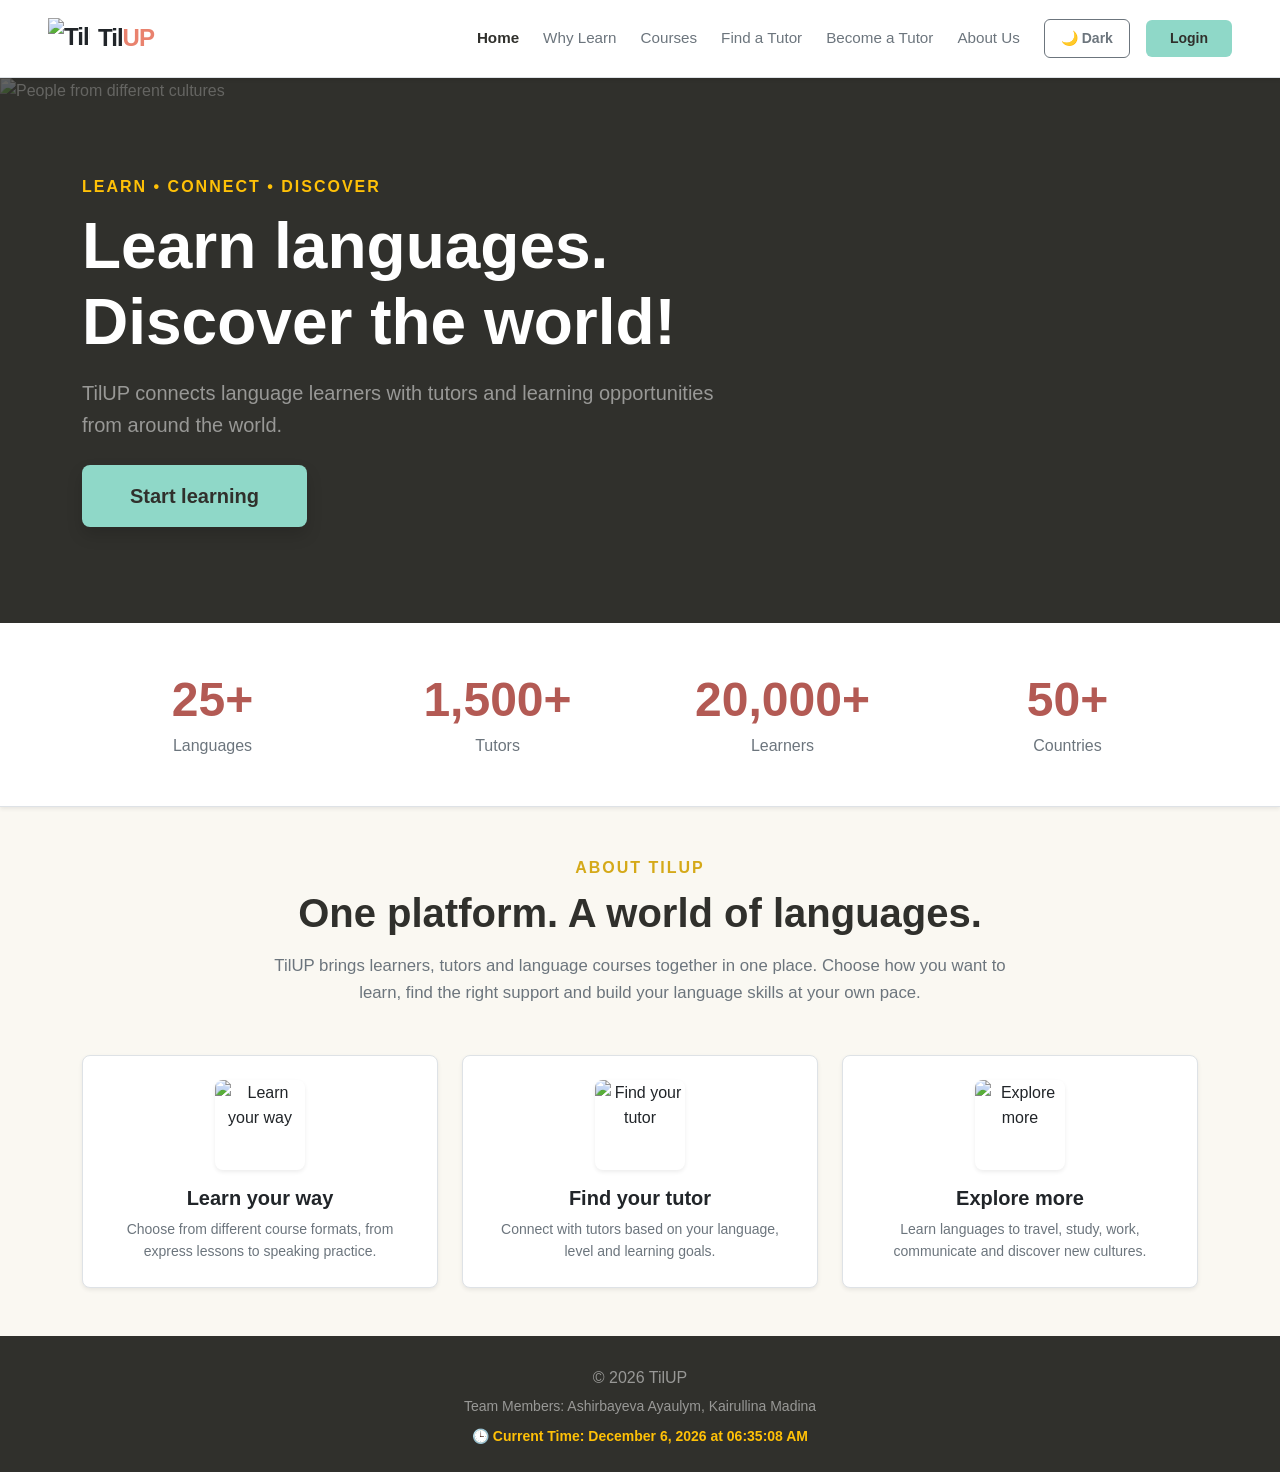
==== commit 3ad0d107: "assignment6" ====
--- a/index.html
+++ b/index.html
@@ -8,6 +8,8 @@
     <!-- Bootstrap 5.3.8 CSS -->
     <link href="https://cdn.jsdelivr.net/npm/bootstrap@5.3.8/dist/css/bootstrap.min.css" rel="stylesheet">
     <link rel="stylesheet" href="css/style.css">
+    <!-- jQuery Library -->
+    <script src="https://code.jquery.com/jquery-3.7.1.min.js"></script>
 </head>
 
 <body class="page-home d-flex flex-column min-vh-100" style="background-color: #FAF8F2; color: #30302C;">
@@ -139,5 +141,6 @@
     <!-- Bootstrap 5.3.8 JS & Custom Script -->
     <script src="https://cdn.jsdelivr.net/npm/bootstrap@5.3.8/dist/js/bootstrap.bundle.min.js"></script>
     <script src="js/main.js"></script>
+    <script src="js/script.js"></script>
 </body>
 </html>
--- a/css/style.css
+++ b/css/style.css
@@ -786,6 +786,52 @@
 }
 
 /* ==========================================================
+   DARK THEME: БЛОКИ ПОДДЕРЖКИ И РЕФЕРАЛЬНЫХ КОДОВ (TASK 8)
+   ========================================================== */
+
+/* 1. Карточка блока поддержки на about.html и tutors.html */
+body.dark-theme .page-about .team-section > div.bg-white,
+body.dark-theme .tutors-sidebar .bg-light,
+body.dark-theme div[style*="max-width: 600px"].bg-white {
+    background-color: #262622 !important;
+    border-color: #3d3d37 !important;
+    box-shadow: 0 4px 15px rgba(0, 0, 0, 0.4) !important;
+}
+
+/* 2. Заголовки и пояснительный текст внутри блока */
+body.dark-theme .page-about .team-section > div h4,
+body.dark-theme div[style*="max-width: 600px"] h4 {
+    color: #ffffff !important;
+}
+
+body.dark-theme .page-about .team-section > div p,
+body.dark-theme div[style*="max-width: 600px"] p,
+body.dark-theme .tutors-sidebar .bg-light p {
+    color: #c4c3bc !important;
+}
+
+/* 3. Бейдж со значением email / промокода (убираем черноту) */
+body.dark-theme span.badge.bg-light,
+body.dark-theme span.badge.bg-secondary-subtle {
+    background-color: #1e1e1b !important;
+    color: #8FD8C8 !important;
+    border-color: #45453e !important;
+    font-weight: 600;
+}
+
+/* 4. Кнопка копирования Copy / Copy Email в темной теме */
+body.dark-theme .copy-btn {
+    background-color: #8FD8C8 !important;
+    color: #30302C !important;
+    transition: 0.2s ease-in-out;
+}
+
+body.dark-theme .copy-btn:hover {
+    background-color: #E9826E !important;
+    color: #ffffff !important;
+}
+
+/* ==========================================================
    1. ПЛАВАЮЩИЙ НАВБАР И ФИЛЬТР (ПУНКТЫ 7 И 8)
    ========================================================== */
 
@@ -983,4 +1029,78 @@
     font-size: 0.85rem;
     font-weight: bold;
     margin-top: 4px;
+}
+
+/* ==========================================================
+   ASSIGNMENT 6: JQUERY ENHANCEMENTS & UX STYLES
+   ========================================================== */
+
+/* Task 4: Stylized Gradient Scroll Progress Bar */
+#scrollProgressBar {
+    position: fixed;
+    top: 0;
+    left: 0;
+    width: 0%;
+    height: 7px; /* Увеличена толщина для заметности */
+    background: linear-gradient(90deg, #8FD8C8 0%, #E9826E 100%);
+    box-shadow: 0 2px 10px rgba(233, 130, 110, 0.6); /* Яркая подсветка */
+    z-index: 999999 !important; /* Поверх любых элементов и навбара */
+    transition: width 0.08s ease-out;
+    pointer-events: none;
+}
+
+/* Task 3: In-page Keyword Highlighting */
+.tu-highlight {
+    background-color: #F8D978 !important;
+    color: #30302C !important;
+    padding: 1px 4px;
+    border-radius: 4px;
+    font-weight: bold;
+}
+
+/* Task 7: Toast Notification Container and Items */
+#tuToastContainer {
+    position: fixed;
+    bottom: 25px;
+    right: 25px;
+    z-index: 100000;
+}
+
+.tu-toast {
+    background-color: #30302C;
+    color: #FFFFFF;
+    padding: 14px 22px;
+    border-radius: 10px;
+    box-shadow: 0 8px 24px rgba(0, 0, 0, 0.25);
+    margin-top: 10px;
+    display: flex;
+    align-items: center;
+    gap: 12px;
+    font-weight: 500;
+    font-size: 0.95rem;
+    border-left: 5px solid #8FD8C8;
+}
+
+.tu-toast.success { border-left-color: #8FD8C8; }
+.tu-toast.info { border-left-color: #F8D978; }
+
+/* Task 9: Lazy Loading Images Styling */
+.lazy-img {
+    transition: opacity 0.3s ease-in-out;
+    opacity: 1 !important; /* Убираем полупрозрачность для гарантированной видимости */
+    background-color: #F1F5F9;
+}
+.lazy-img.loaded {
+    opacity: 1;
+}
+
+/* Dark mode compatibility for jQuery elements */
+body.dark-theme #autocompleteDropdown a {
+    background-color: #262622;
+    color: #e5e5e0;
+    border-color: #3d3d37;
+}
+body.dark-theme #autocompleteDropdown a:hover {
+    background-color: #33332d;
+    color: #8FD8C8;
 }
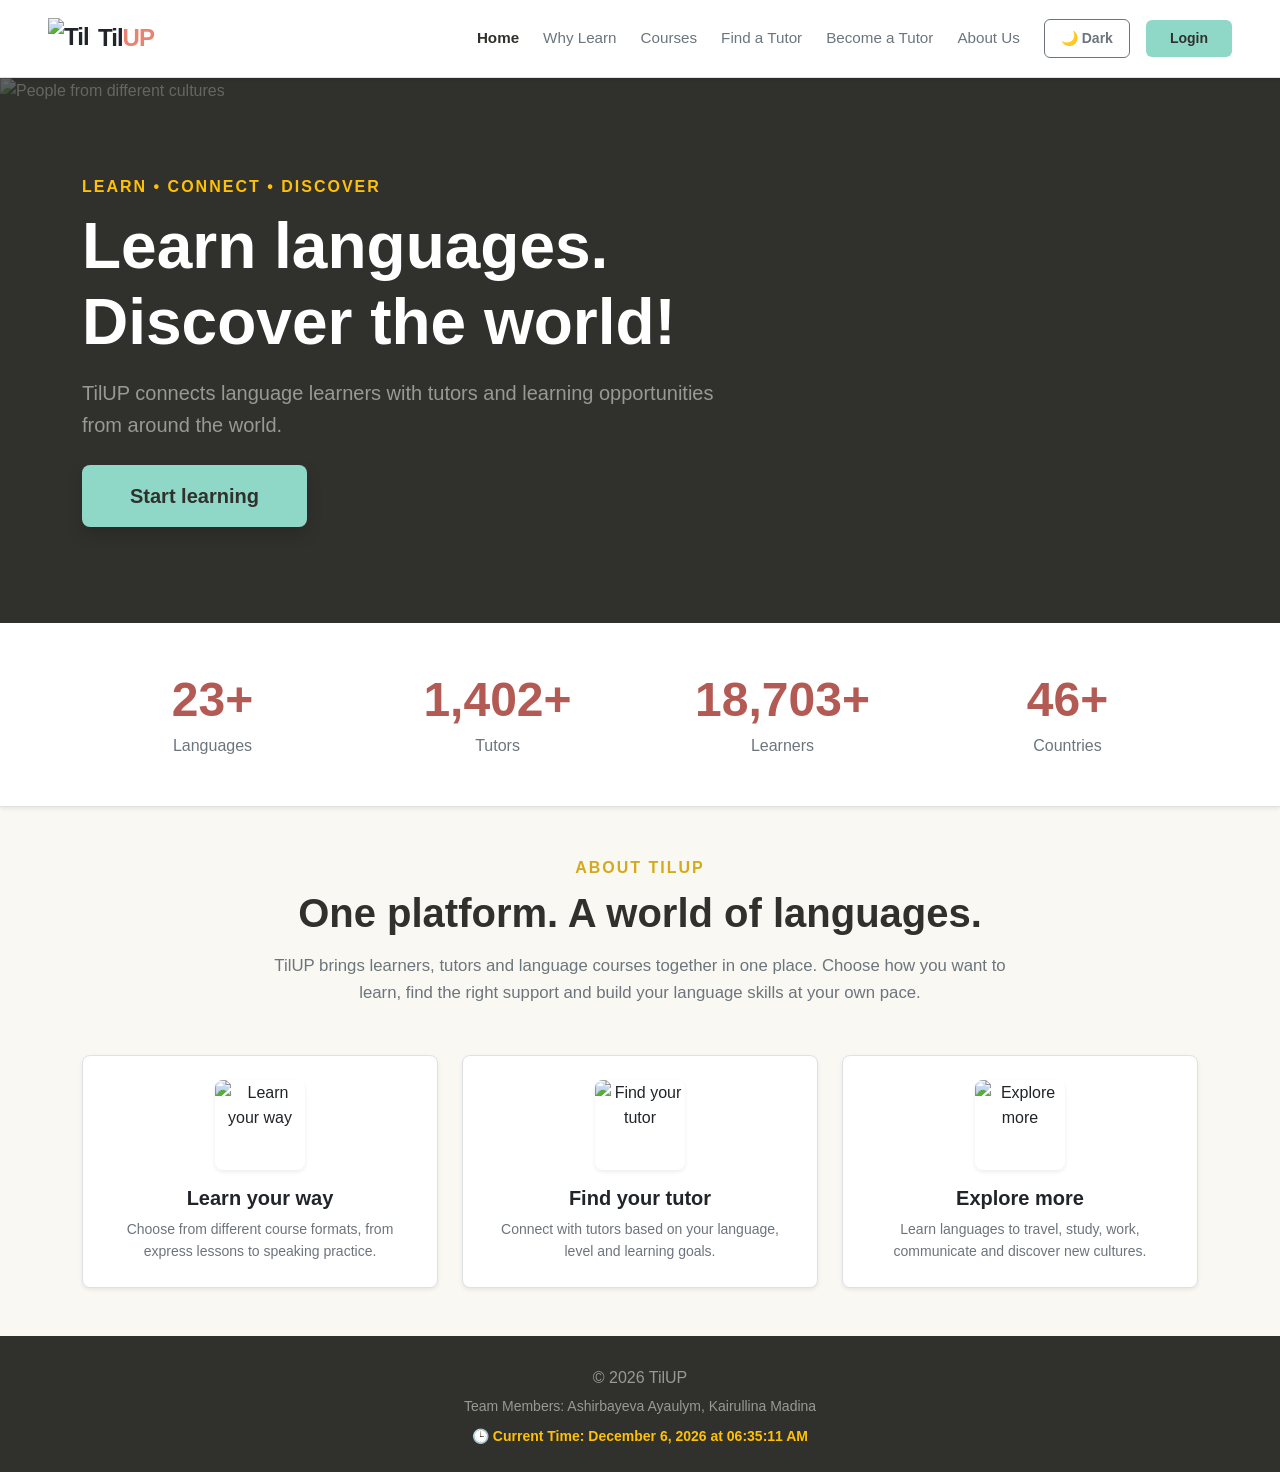
==== commit 8f53b93d: "fix" ====
--- a/index.html
+++ b/index.html
@@ -67,19 +67,19 @@
             <div class="container">
                 <div class="row text-center g-4">
                     <div class="col-6 col-md-3">
-                        <h2 class="display-5 fw-bold mb-1" style="color: #B35A54;">25+</h2>
+                        <h2 class="display-5 fw-bold mb-1 counter-value" data-target="25" style="color: #B35A54;">0</h2>
                         <p class="text-secondary mb-0 fw-medium">Languages</p>
                     </div>
                     <div class="col-6 col-md-3">
-                        <h2 class="display-5 fw-bold mb-1" style="color: #B35A54;">1,500+</h2>
+                        <h2 class="display-5 fw-bold mb-1 counter-value" data-target="1500" style="color: #B35A54;">0</h2>
                         <p class="text-secondary mb-0 fw-medium">Tutors</p>
                     </div>
                     <div class="col-6 col-md-3">
-                        <h2 class="display-5 fw-bold mb-1" style="color: #B35A54;">20,000+</h2>
+                        <h2 class="display-5 fw-bold mb-1 counter-value" data-target="20000" style="color: #B35A54;">0</h2>
                         <p class="text-secondary mb-0 fw-medium">Learners</p>
                     </div>
                     <div class="col-6 col-md-3">
-                        <h2 class="display-5 fw-bold mb-1" style="color: #B35A54;">50+</h2>
+                        <h2 class="display-5 fw-bold mb-1 counter-value" data-target="50" style="color: #B35A54;">0</h2>
                         <p class="text-secondary mb-0 fw-medium">Countries</p>
                     </div>
                 </div>
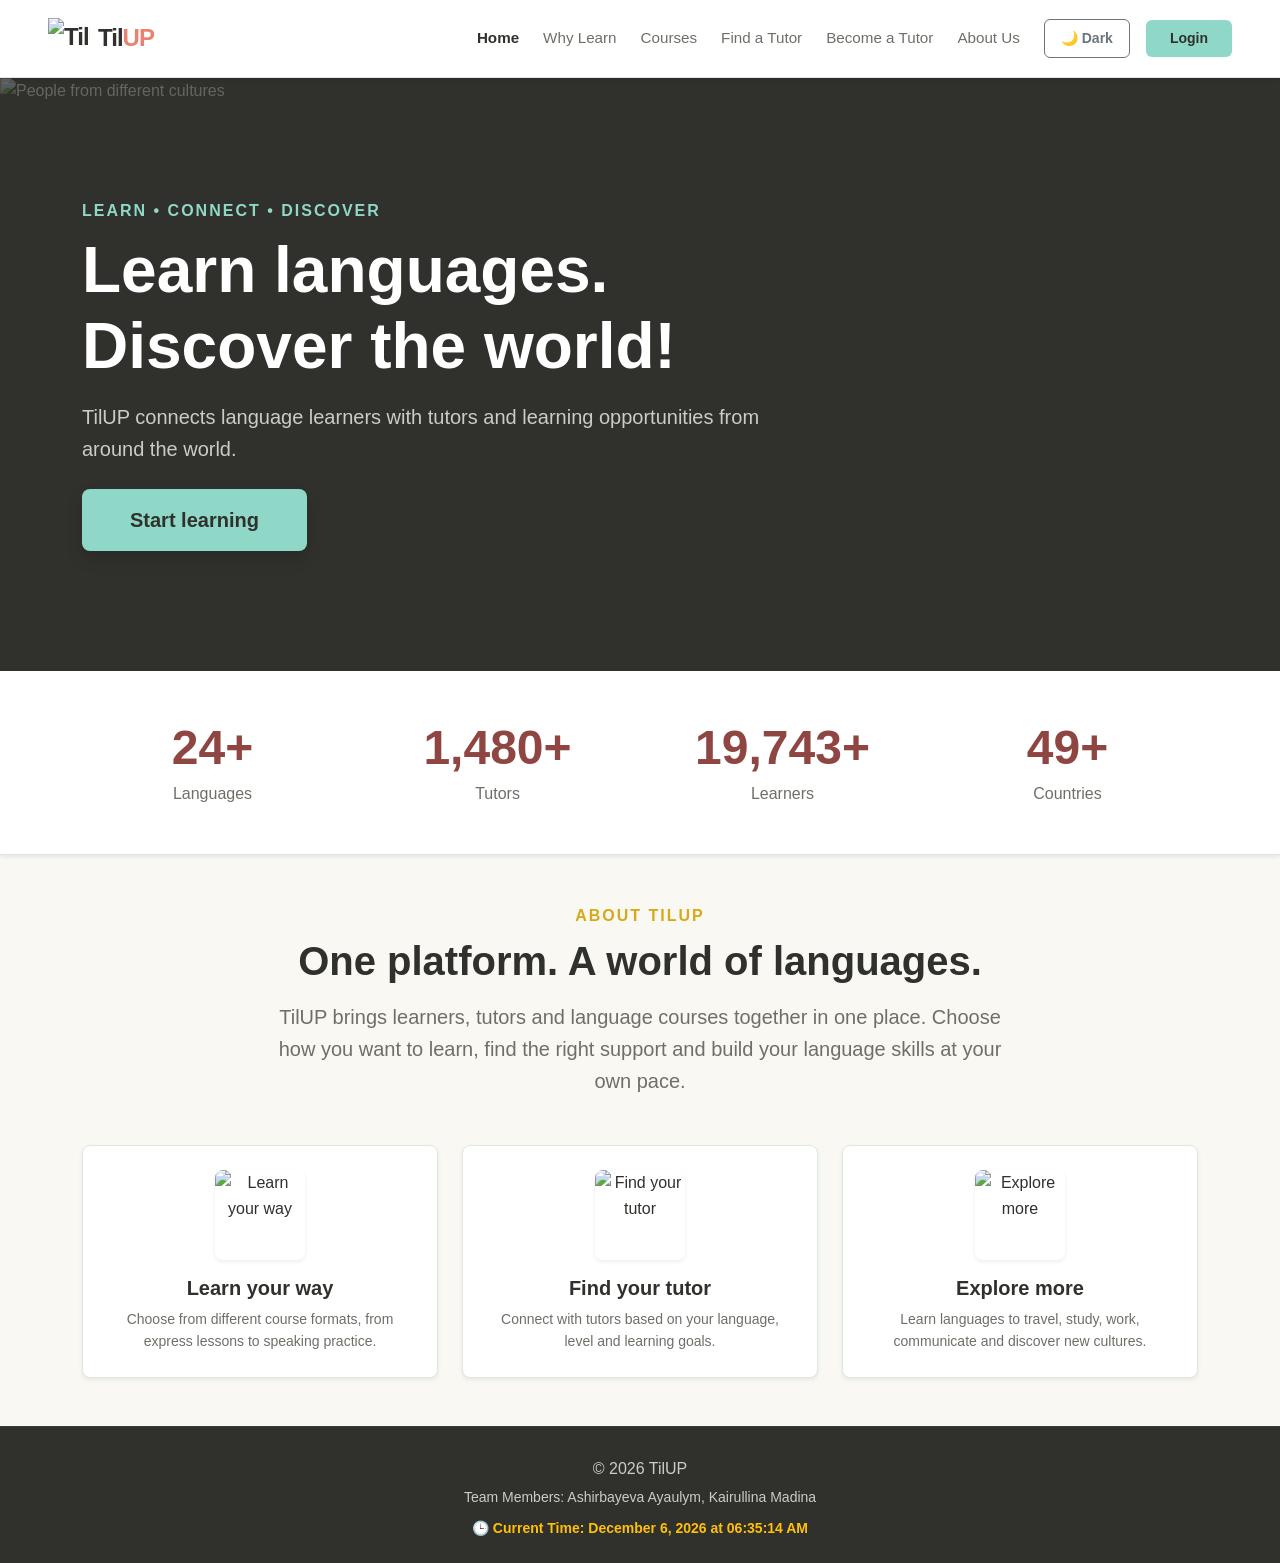
==== commit e9975350: "update some fixes for final" ====
--- a/index.html
+++ b/index.html
@@ -12,14 +12,14 @@
     <script src="https://code.jquery.com/jquery-3.7.1.min.js"></script>
 </head>
 
-<body class="page-home d-flex flex-column min-vh-100" style="background-color: #FAF8F2; color: #30302C;">
+<body class="page-home d-flex flex-column min-vh-100">
 
-    <header>
+    <header class="site-header sticky-top">
         <nav class="navbar navbar-expand-lg bg-white border-bottom py-2 shadow-sm">
             <div class="container-fluid px-lg-5">
                 <a href="index.html" class="logo navbar-brand d-flex align-items-center gap-2 fw-bold text-decoration-none fs-4 text-dark">
-                    <img src="images/logo.PNG" alt="TilUP logo" width="42" height="42" style="object-fit: contain;">
-                    <span>Til<span class="logo-up" style="color: #E9826E;">UP</span></span>
+                    <img src="images/logo.PNG" alt="TilUP logo" width="42" height="42">
+                    <span>Til<span class="logo-up">UP</span></span>
                 </a>
 
                 <button class="navbar-toggler" type="button" data-bs-toggle="collapse" data-bs-target="#navMenu" aria-controls="navMenu" aria-expanded="false" aria-label="Toggle navigation">
@@ -36,11 +36,11 @@
                         <li class="nav-item"><a class="nav-link text-secondary" href="about.html">About Us</a></li>
                     </ul>
 
-                    <!-- Task 4: Dark Theme Toggle Button -->
+                    <!-- Dark Theme Toggle Button -->
                     <button id="themeToggleBtn" class="btn btn-outline-secondary btn-sm ms-lg-3 px-3 py-2 fw-bold rounded-2">🌙 Dark</button>
 
                     <!-- Link to login.html -->
-                    <a href="login.html" class="login-button btn btn-sm fw-bold ms-lg-3 text-decoration-none px-4 py-2 border-0 rounded-2" style="background-color: #8FD8C8; color: #30302C;">Login</a>
+                    <a href="login.html" class="login-button btn btn-sm fw-bold ms-lg-3 text-decoration-none px-4 py-2 border-0 rounded-2">Login</a>
                 </div>
             </div>
         </nav>
@@ -49,15 +49,15 @@
     <main class="flex-grow-1">
 
         <!-- Hero Section -->
-        <section class="position-relative overflow-hidden text-white" style="background-color: #30302C; min-height: 540px;">
+        <section class="tu-hero-dark bg-dark position-relative overflow-hidden text-white d-flex align-items-center py-5">
             <img src="images/people.jpeg" alt="People from different cultures" class="position-absolute top-0 start-0 w-100 h-100 object-fit-cover opacity-25">
             
-            <div class="position-relative container py-5 d-flex align-items-center" style="min-height: 540px;">
-                <div class="col-12 col-lg-8 py-5">
-                    <p class="section-label fw-bold text-uppercase mb-2 text-warning" style="letter-spacing: 2px;">LEARN • CONNECT • DISCOVER</p>
+            <div class="position-relative container py-5 d-flex align-items-center">
+                <div class="col-12 col-lg-8 py-4">
+                    <p class="section-label fw-bold text-uppercase mb-2 text-warning">LEARN • CONNECT • DISCOVER</p>
                     <h1 class="display-3 fw-bold mb-3 text-white">Learn languages.<br>Discover the world!</h1>
-                    <p class="lead mb-4 text-white-50" style="max-width: 650px;">TilUP connects language learners with tutors and learning opportunities from around the world.</p>
-                    <a href="courses.html" class="button btn btn-primary btn-lg px-5 py-3 shadow fw-bold border-0" style="background-color: #8FD8C8; color: #30302C;">Start learning</a>
+                    <p class="lead mb-4 text-white-50">TilUP connects language learners with tutors and learning opportunities from around the world.</p>
+                    <a href="courses.html" class="button btn btn-primary btn-lg px-5 py-3 shadow fw-bold border-0">Start learning</a>
                 </div>
             </div>
         </section>
@@ -67,19 +67,19 @@
             <div class="container">
                 <div class="row text-center g-4">
                     <div class="col-6 col-md-3">
-                        <h2 class="display-5 fw-bold mb-1 counter-value" data-target="25" style="color: #B35A54;">0</h2>
+                        <h2 class="display-5 fw-bold mb-1 counter-value" data-target="25">0</h2>
                         <p class="text-secondary mb-0 fw-medium">Languages</p>
                     </div>
                     <div class="col-6 col-md-3">
-                        <h2 class="display-5 fw-bold mb-1 counter-value" data-target="1500" style="color: #B35A54;">0</h2>
+                        <h2 class="display-5 fw-bold mb-1 counter-value" data-target="1500">0</h2>
                         <p class="text-secondary mb-0 fw-medium">Tutors</p>
                     </div>
                     <div class="col-6 col-md-3">
-                        <h2 class="display-5 fw-bold mb-1 counter-value" data-target="20000" style="color: #B35A54;">0</h2>
+                        <h2 class="display-5 fw-bold mb-1 counter-value" data-target="20000">0</h2>
                         <p class="text-secondary mb-0 fw-medium">Learners</p>
                     </div>
                     <div class="col-6 col-md-3">
-                        <h2 class="display-5 fw-bold mb-1 counter-value" data-target="50" style="color: #B35A54;">0</h2>
+                        <h2 class="display-5 fw-bold mb-1 counter-value" data-target="50">0</h2>
                         <p class="text-secondary mb-0 fw-medium">Countries</p>
                     </div>
                 </div>
@@ -88,17 +88,17 @@
 
         <!-- About TilUP / Features -->
         <section class="container py-5 text-center">
-            <p class="section-label fw-bold text-uppercase mb-2" style="color: #D5A919;">ABOUT TILUP</p>
-            <h2 class="fw-bold mb-3" style="color: #30302C; font-size: 2.5rem;">One platform. A world of languages.</h2>
-            <p class="lead text-secondary mx-auto mb-5" style="max-width: 760px; font-size: 1.05rem;">
+            <p class="section-label fw-bold text-uppercase mb-2">ABOUT TILUP</p>
+            <h2 class="display-6 fw-bold mb-3 text-dark">One platform. A world of languages.</h2>
+            <p class="lead text-secondary mx-auto mb-5 col-lg-8">
                 TilUP brings learners, tutors and language courses together in one place. Choose how you want to learn, find the right support and build your language skills at your own pace.
             </p>
 
             <div class="row g-4 text-start justify-content-center">
                 <div class="col-12 col-md-6 col-lg-4">
                     <article class="feature-card card h-100 p-4 border rounded-3 shadow-sm text-center bg-white">
-                        <div class="mx-auto mb-3 rounded-3 overflow-hidden shadow-sm" style="width: 90px; height: 90px;">
-                            <img src="images/feature-1.png" alt="Learn your way" class="w-100 h-100" style="object-fit: cover;">
+                        <div class="feature-icon tu-icon-box mx-auto mb-3 rounded-3 overflow-hidden shadow-sm">
+                            <img src="images/feature-1.png" alt="Learn your way" class="w-100 h-100 object-fit-cover">
                         </div>
                         <h3 class="h5 fw-bold text-dark mb-2">Learn your way</h3>
                         <p class="text-secondary small mb-0">Choose from different course formats, from express lessons to speaking practice.</p>
@@ -107,8 +107,8 @@
 
                 <div class="col-12 col-md-6 col-lg-4">
                     <article class="feature-card card h-100 p-4 border rounded-3 shadow-sm text-center bg-white">
-                        <div class="mx-auto mb-3 rounded-3 overflow-hidden shadow-sm" style="width: 90px; height: 90px;">
-                            <img src="images/feature2.png" alt="Find your tutor" class="w-100 h-100" style="object-fit: cover;">
+                        <div class="feature-icon tu-icon-box mx-auto mb-3 rounded-3 overflow-hidden shadow-sm">
+                            <img src="images/feature2.png" alt="Find your tutor" class="w-100 h-100 object-fit-cover">
                         </div>
                         <h3 class="h5 fw-bold text-dark mb-2">Find your tutor</h3>
                         <p class="text-secondary small mb-0">Connect with tutors based on your language, level and learning goals.</p>
@@ -117,8 +117,8 @@
 
                 <div class="col-12 col-md-12 col-lg-4">
                     <article class="feature-card card h-100 p-4 border rounded-3 shadow-sm text-center bg-white">
-                        <div class="mx-auto mb-3 rounded-3 overflow-hidden shadow-sm" style="width: 90px; height: 90px;">
-                            <img src="images/feature-3.png" alt="Explore more" class="w-100 h-100" style="object-fit: cover;">
+                        <div class="feature-icon tu-icon-box mx-auto mb-3 rounded-3 overflow-hidden shadow-sm">
+                            <img src="images/feature-3.png" alt="Explore more" class="w-100 h-100 object-fit-cover">
                         </div>
                         <h3 class="h5 fw-bold text-dark mb-2">Explore more</h3>
                         <p class="text-secondary small mb-0">Learn languages to travel, study, work, communicate and discover new cultures.</p>
@@ -129,7 +129,7 @@
 
     </main>
 
-    <!-- Task 5: Live Date & Time -->
+    <!-- Live Date & Time -->
     <footer class="site-footer bg-dark text-white py-4 text-center mt-auto">
         <div class="container">
             <p class="mb-1 text-white-50">&copy; 2026 TilUP</p>
--- a/css/style.css
+++ b/css/style.css
@@ -1,6 +1,59 @@
-/* ==========================================================
-   GLOBAL RESET & BASE STYLES
-   ========================================================== */
+/* ==========================================================================
+   TILUP PLATFORM — UNIFIED STYLESHEET (style.css)
+   Group: SE-2507 | Team: Kairullina Madina, Ashirbayeva Ayaulym
+   ==========================================================================
+   TABLE OF CONTENTS:
+   1. CSS Variables & Theme Palette (Light & Dark Modes)
+   2. Global Reset & Base Typography
+   3. Header, Sticky Navbar & Footer
+   4. Buttons, Badges & Interactive Controls
+   5. Hero Sections & Banners
+   6. Cards, Icons & Avatars (Unified Components)
+   7. Page-Specific: Courses & Language Gallery
+   8. Page-Specific: Tutors & Sticky Filter Sidebar
+   9. Tables (Course Plans & Tutor Benefits)
+   10. Forms, Validation & Modals (Pop-up & Accordion)
+   11. jQuery UI Enhancements (Progress Bar, Toast, Highlights, Lazy Load)
+   12. Responsive Breakpoints (Media Queries)
+   ========================================================================== */
+
+
+/* ==========================================================================
+   1. CSS VARIABLES & THEME PALETTE (LIGHT & DARK MODES)
+   ========================================================================== */
+
+:root {
+    --tu-bg-main: #FAF8F2;
+    --tu-bg-card: #FFFFFF;
+    --tu-bg-subtle: #F8F9FA;
+    --tu-text-main: #30302C;
+    --tu-text-muted: #706E67;
+    --tu-coral: #E9826E;
+    --tu-mint: #8FD8C8;
+    --tu-gold: #D5A919;
+    --tu-gold-light: #F8D978;
+    --tu-crimson: #8F4542;
+    --tu-forest: #263b35;
+    --tu-border: #DDE8E3;
+    --tu-shadow: rgba(48, 48, 44, 0.08);
+}
+
+body.dark-theme {
+    --tu-bg-main: #1a1a18;
+    --tu-bg-card: #262622;
+    --tu-bg-subtle: #1e1e1b;
+    --tu-text-main: #ffffff;
+    --tu-text-muted: #c4c3bc;
+    --tu-gold: #F8D978;
+    --tu-crimson: #F8D978; /* Делает рейтинги и счетчики яркими в темной теме */
+    --tu-border: #3d3d37;
+    --tu-shadow: rgba(0, 0, 0, 0.35);
+}
+
+
+/* ==========================================================================
+   2. GLOBAL RESET & BASE TYPOGRAPHY
+   ========================================================================== */
 
 * {
     box-sizing: border-box;
@@ -9,12 +62,13 @@
 body {
     margin: 0;
     font-family: Arial, sans-serif;
-    color: #30302C;
-    background-color: #FAF8F2;
+    background-color: var(--tu-bg-main) !important;
+    color: var(--tu-text-main) !important;
     line-height: 1.6;
-}
-
-h1, h2, h3, h4, h5, p {
+    transition: background-color 0.25s ease, color 0.25s ease;
+}
+
+h1, h2, h3, h4, h5, h6, p {
     margin-top: 0;
 }
 
@@ -27,53 +81,68 @@
     display: block;
 }
 
-/* ==========================================================
-   GLOBAL BOOTSTRAP BUTTONS & ACCENTS
-   ========================================================== */
-
-.btn-primary,
-.button {
-    background-color: #8FD8C8 !important;
-    border-color: #8FD8C8 !important;
-    color: #30302C !important;
-    font-weight: bold !important;
-    transition: 0.25s ease-in-out !important;
-    text-decoration: none;
-}
-
-.btn-primary:hover,
-.btn-primary:focus,
-.button:hover,
-.button:focus {
-    background-color: #E9826E !important;
-    border-color: #E9826E !important;
+/* Глобальная адаптация цветов текста под активную тему */
+h1, h2, h3, h4, h5, h6,
+.text-dark,
+.card-title {
+    color: var(--tu-text-main) !important;
+}
+
+.text-secondary,
+.card-text.text-secondary,
+small.text-secondary,
+.lead.text-secondary {
+    color: var(--tu-text-muted) !important;
+}
+
+/* Сохраняем белый текст внутри темных Hero-секций и футера */
+.tu-hero-dark h1, .tu-hero-dark h2, .tu-hero-dark p,
+.tu-hero-crimson h1, .tu-hero-crimson h2, .tu-hero-crimson p,
+.tu-hero-forest h1, .tu-hero-forest h2, .tu-hero-forest p,
+.carousel-caption h5 {
     color: #FFFFFF !important;
-    transform: translateY(-2px);
-    box-shadow: 0 6px 18px rgba(233, 130, 110, 0.25);
+}
+
+.tu-hero-dark .text-white-50,
+.tu-hero-crimson .text-white-50,
+.tu-hero-forest .text-white-50,
+.carousel-caption p,
+.site-footer .text-white-50 {
+    color: rgba(255, 255, 255, 0.75) !important;
 }
 
 .section-label {
+    color: var(--tu-gold) !important;
     letter-spacing: 2px;
-    font-weight: bold;
-}
-
-/* ==========================================================
-   SHARED NAVBAR & FOOTER
-   ========================================================== */
+    font-weight: 700;
+}
+
+
+/* ==========================================================================
+   3. HEADER, STICKY NAVBAR & FOOTER
+   ========================================================================== */
+
+header,
+.site-header {
+    position: sticky;
+    top: 0;
+    z-index: 1030;
+}
 
 .navbar {
     min-height: 78px;
-    background-color: #FFFFFF;
-    border-bottom: 1px solid #DDE8E3;
+    background-color: var(--tu-bg-card) !important;
+    border-bottom: 1px solid var(--tu-border) !important;
+    transition: background-color 0.25s ease;
 }
 
 .logo {
     display: flex;
     align-items: center;
     gap: 10px;
-    color: #30302C;
+    color: var(--tu-text-main) !important;
     font-size: 1.9rem;
-    font-weight: bold;
+    font-weight: 700;
     letter-spacing: -1px;
 }
 
@@ -84,41 +153,30 @@
 }
 
 .logo-up {
-    color: #E9826E;
-}
-
-.nav-menu a,
+    color: var(--tu-coral) !important;
+}
+
 .navbar-nav .nav-link {
-    color: #706E67;
+    color: var(--tu-text-muted) !important;
     font-size: 0.95rem;
-    transition: 0.3s;
-}
-
-.nav-menu a:hover,
+    transition: color 0.25s ease;
+}
+
 .navbar-nav .nav-link:hover {
-    color: #E9826E;
-}
-
-.nav-menu a.active,
+    color: var(--tu-coral) !important;
+}
+
 .navbar-nav .nav-link.active {
-    color: #30302C !important;
-    font-weight: bold;
-}
-
-.login-button {
-    padding: 8px 22px;
-    color: #30302C;
-    background-color: #8FD8C8;
-    border-radius: 7px;
-    font-weight: bold;
-    transition: 0.3s;
-    display: inline-block;
-    border: none;
-}
-
-.login-button:hover {
-    background-color: #E9826E;
-    color: #FFFFFF;
+    color: var(--tu-text-main) !important;
+    font-weight: 700;
+}
+
+body.dark-theme .navbar-toggler {
+    border-color: var(--tu-border);
+}
+
+body.dark-theme .navbar-toggler-icon {
+    filter: invert(1);
 }
 
 footer,
@@ -126,6 +184,7 @@
     padding: 30px 8%;
     text-align: center;
     background-color: #30302C !important;
+    border-top: 1px solid #3d3d37;
 }
 
 footer p,
@@ -134,719 +193,281 @@
     color: #DDE8E3;
 }
 
-/* ==========================================================
-   SHARED COMPONENT STYLES (CARDS, BADGES, CAROUSEL)
-   ========================================================== */
-
-/* Общие стили карточек преимуществ */
+
+/* ==========================================================================
+   4. BUTTONS, BADGES & INTERACTIVE CONTROLS
+   ========================================================================== */
+
+/* Основные акцентные кнопки (Mint -> Coral on Hover) */
+.btn-primary,
+.button,
+.btn-tu-mint,
+.login-button,
+.open-popup-btn,
+.copy-btn {
+    background-color: var(--tu-mint) !important;
+    border-color: var(--tu-mint) !important;
+    color: #30302C !important;
+    font-weight: 700 !important;
+    transition: all 0.25s ease-in-out !important;
+    text-decoration: none;
+}
+
+.btn-primary:hover,
+.btn-primary:focus,
+.button:hover,
+.button:focus,
+.btn-tu-mint:hover,
+.login-button:hover,
+.open-popup-btn:hover,
+.copy-btn:hover {
+    background-color: var(--tu-coral) !important;
+    border-color: var(--tu-coral) !important;
+    color: #FFFFFF !important;
+    transform: translateY(-2px);
+    box-shadow: 0 6px 18px rgba(233, 130, 110, 0.3);
+}
+
+/* Кнопка переключения темы */
+#themeToggleBtn {
+    transition: all 0.25s ease;
+}
+
+body.dark-theme #themeToggleBtn {
+    background-color: #2c2c27 !important;
+    color: var(--tu-gold-light) !important;
+    border-color: var(--tu-gold-light) !important;
+}
+
+/* Кнопки фильтрации уровней (Tutors Page) */
+.tu-filter-btn {
+    background-color: var(--tu-bg-card) !important;
+    color: var(--tu-text-main) !important;
+    border: 1px solid var(--tu-border) !important;
+    font-weight: 700;
+    padding: 8px 14px;
+    transition: all 0.2s ease;
+}
+
+.tu-filter-btn:hover,
+.tu-filter-btn.active {
+    background-color: var(--tu-mint) !important;
+    border-color: var(--tu-mint) !important;
+    color: #30302C !important;
+}
+
+/* Унифицированные бейджи и теги предметов */
+.subject-tag,
+.badge.text-bg-warning,
+.badge.bg-warning-subtle {
+    background-color: var(--tu-gold-light) !important;
+    color: #30302C !important;
+    font-weight: 700;
+}
+
+body.dark-theme .subject-tag,
+body.dark-theme .badge.text-bg-warning,
+body.dark-theme .badge.bg-warning-subtle {
+    background-color: #3a321d !important;
+    color: var(--tu-gold-light) !important;
+    border: 1px solid rgba(248, 217, 120, 0.35) !important;
+}
+
+/* Бейджи с промокодом и email поддержки */
+body.dark-theme span.badge.bg-light,
+body.dark-theme span.badge.bg-secondary-subtle {
+    background-color: var(--tu-bg-subtle) !important;
+    color: var(--tu-mint) !important;
+    border-color: #45453e !important;
+}
+
+
+/* ==========================================================================
+   5. HERO SECTIONS & BANNERS
+   ========================================================================== */
+
+.tu-hero-dark {
+    background-color: #30302C !important;
+    min-height: 420px;
+}
+
+.tu-hero-crimson {
+    background-color: #8F4542 !important;
+    min-height: 420px;
+}
+
+.tu-hero-forest {
+    background-color: #263b35 !important;
+    min-height: 420px;
+}
+
+.tu-hero-dark .section-label,
+.tu-hero-forest .section-label {
+    color: var(--tu-mint) !important;
+}
+
+.tu-hero-crimson .section-label {
+    color: var(--tu-gold-light) !important;
+}
+
+/* Секции со светлым фоном в обычном режиме и темным в Dark Mode */
+body.dark-theme section.bg-white,
+body.dark-theme .bg-light {
+    background-color: var(--tu-bg-main) !important;
+    border-color: var(--tu-border) !important;
+}
+
+
+/* ==========================================================================
+   6. CARDS, ICONS & AVATARS (UNIFIED COMPONENTS)
+   ========================================================================== */
+
+.card,
 .feature-card,
 .tu-custom-card,
 .team-card,
-.format-card {
-    background-color: #FFFFFF;
-    border: 1px solid #DDE8E3;
+.format-card,
+.tutor-card,
+.language-card,
+.sidebar-content,
+.tu-accordion-item {
+    background-color: var(--tu-bg-card) !important;
+    color: var(--tu-text-main) !important;
+    border: 1px solid var(--tu-border) !important;
     border-radius: 12px;
-    transition: 0.3s ease;
+    transition: transform 0.3s ease, border-color 0.3s ease, box-shadow 0.3s ease;
 }
 
 .feature-card:hover,
 .tu-custom-card:hover,
 .team-card:hover,
-.format-card:hover {
+.format-card:hover,
+.tutor-card:hover,
+.language-card:hover {
     transform: translateY(-5px);
-    border-color: #E9826E;
-    box-shadow: 0 10px 25px rgba(48, 48, 44, 0.08);
-}
-
+    border-color: var(--tu-coral) !important;
+    box-shadow: 0 10px 25px var(--tu-shadow) !important;
+}
+
+/* Внутренние информационные блоки (Детали команды, репетиторов, калькулятор дохода) */
+.tu-box-subtle,
+.member-details,
+.tutor-details {
+    background-color: var(--tu-bg-subtle) !important;
+    border-color: var(--tu-border) !important;
+    color: var(--tu-text-main) !important;
+}
+
+.member-details li,
+.tutor-details li {
+    color: var(--tu-text-muted) !important;
+}
+
+/* Счетчики статистики и рейтинг репетиторов */
+.counter-value,
+.rating {
+    color: var(--tu-crimson) !important;
+}
+
+/* Сумма заработка в калькуляторе (Become a Tutor) */
+.tu-income-value,
+#calculatedIncome {
+    color: var(--tu-forest) !important;
+    transition: transform 0.2s ease;
+}
+
+body.dark-theme .tu-income-value,
+body.dark-theme #calculatedIncome {
+    color: var(--tu-mint) !important;
+}
+
+/* Размеры иконок и аватаров */
+.tu-icon-box,
 .feature-icon,
 .format-icon {
     width: 90px;
     height: 90px;
-    margin: 0 auto 22px;
     overflow: hidden;
     border-radius: 12px;
 }
 
-.feature-icon img,
-.format-icon img {
+.tu-avatar-lg,
+.round-imageus {
+    width: 200px;
+    height: 200px;
+    object-fit: cover;
+    border: 3px solid var(--tu-mint);
+}
+
+.tu-avatar-sm {
+    width: 80px;
+    height: 80px;
+    object-fit: cover;
+}
+
+.round-image {
+    width: 360px;
+    height: 360px;
+    object-fit: cover;
+    border: 3px solid var(--tu-coral);
+}
+
+/* Инверсия темных иконок преимуществ и форматов в темной теме */
+body.dark-theme .feature-icon img,
+body.dark-theme .format-icon img {
+    filter: brightness(0) invert(1) !important;
+    opacity: 0.92;
+}
+
+/* Карусели (About Us & Why Learn) */
+.tu-carousel-img {
+    height: 540px;
     width: 100%;
-    height: 100%;
     object-fit: cover;
 }
 
-/* Bootstrap Carousel Global Styling */
 .carousel-indicators [data-bs-target] {
     width: 10px;
     height: 10px;
     border-radius: 50%;
     margin: 0 5px;
-    background-color: #30302C;
+    background-color: var(--tu-text-main);
     opacity: 0.4;
 }
 
 .carousel-indicators .active {
     opacity: 1;
-    background-color: #E9826E;
-}
-
-.carousel-control-prev-icon,
-.carousel-control-next-icon {
-    filter: invert(0);
-}
-
-/* ==========================================================
-   INDEX.HTML SPECIFIC
-   ========================================================== */
-
-.hero-image-section {
-    position: relative;
-    width: 100%;
-    height: 650px;
-    overflow: hidden;
-}
-
-.hero-image {
-    width: 100%;
-    height: 100%;
+    background-color: var(--tu-coral) !important;
+}
+
+body.dark-theme #reviewsCarousel .carousel-inner {
+    background-color: var(--tu-bg-card) !important;
+    border-color: var(--tu-border) !important;
+}
+
+
+/* ==========================================================================
+   7. PAGE-SPECIFIC: COURSES & LANGUAGE GALLERY
+   ========================================================================== */
+
+.language-card .card-img-top,
+.tutor-photo {
+    height: 220px;
     object-fit: cover;
 }
 
-.hero-image-overlay {
-    position: absolute;
-    top: 0;
-    left: 0;
-    width: 100%;
-    height: 100%;
-    display: flex;
-    align-items: center;
-    background-color: rgba(48, 48, 44, 0.35);
-}
-
-.hero-text {
-    max-width: 1000px;
-    color: #FFFFFF;
-}
-
-.hero-label {
-    margin-bottom: 20px;
-    color: #F8D978;
-    font-size: 1.1rem;
-    font-weight: bold;
-    letter-spacing: 3px;
-    text-shadow: 2px 2px 6px rgba(0, 0, 0, 0.45);
-}
-
-.hero-text h1 {
-    margin-bottom: 28px;
-    color: #FFFFFF;
-    font-size: 5rem;
-    line-height: 1.05;
-    letter-spacing: -2px;
-    text-shadow: 2px 2px 6px rgba(0, 0, 0, 0.45);
-}
-
-.hero-description {
-    max-width: 700px;
-    margin-bottom: 38px;
-    color: #FFFFFF;
-    font-size: 1.25rem;
-    line-height: 1.6;
-    text-shadow: 2px 2px 6px rgba(0, 0, 0, 0.45);
-}
-
-.stat h2 {
-    margin-bottom: 4px;
-    color: #B35A54;
-    font-size: 2.4rem;
-    font-weight: bold;
-}
-
-.stat p {
-    margin-bottom: 0;
-    color: #706E67;
-}
-
-/* ==========================================================
-   WHY-LEARN.HTML SPECIFIC
-   ========================================================== */
-
-.why-hero {
-    min-height: 440px;
-    display: flex;
-    align-items: center;
-    background-color: #30302C;
-}
-
-.why-hero-content h1 {
-    color: #FFFFFF;
-    font-size: 4rem;
-    line-height: 1.08;
-    letter-spacing: -1.5px;
-}
-
-.review-card {
-    background-color: #FFFFFF;
-    border: 1px solid #DDE8E3;
-    border-radius: 16px;
-    transition: 0.3s;
-}
-
-.review-stars {
-    color: #F8D978;
-    font-size: 1.1rem;
-}
-
-/* ==========================================================
-   COURSES.HTML SPECIFIC
-   ========================================================== */
-
-.courses-hero {
-    position: relative;
-    width: 100%;
-    height: 500px;
-    overflow: hidden;
-}
-
-.courses-hero-image {
-    position: absolute;
-    top: 0;
-    left: 0;
-    width: 100%;
-    height: 100%;
-    object-fit: cover;
-    z-index: 0;
-}
-
-.courses-hero-overlay {
-    position: absolute;
-    top: 0;
-    left: 0;
-    width: 100%;
-    height: 100%;
-    display: flex;
-    align-items: center;
-    background-color: rgba(48, 48, 44, 0.35);
-    z-index: 1;
-}
-
-.courses-hero-content {
-    max-width: 850px;
-    color: #FFFFFF;
-    text-shadow: 2px 2px 6px rgba(0, 0, 0, 0.45);
-}
-
-.courses-hero h1 {
-    margin-bottom: 20px;
-    color: #FFFFFF;
-    font-size: 4.2rem;
-    line-height: 1.08;
-    letter-spacing: -2px;
-}
-
-/* Language Cards with Dropdown Effect */
-.language-card {
-    position: relative;
-    background-color: #FFFFFF;
-    border: 1px solid #DDE8E3;
-    border-radius: 12px;
-    transition: 0.3s;
-    z-index: 1;
-}
-
-.language-card:hover {
-    transform: translateY(-5px);
-    border-color: #E9826E;
-    box-shadow: 0 10px 25px rgba(48, 48, 44, 0.10);
-    z-index: 10;
-}
-
-.language-image {
-    width: 100%;
-    height: 220px;
-    overflow: hidden;
-    border-radius: 12px 12px 0 0;
-}
-
-.language-image img {
-    width: 100%;
-    height: 100%;
-    object-fit: cover;
-}
-
-.language-title {
-    padding: 20px 24px;
-    background-color: #FFFFFF;
-    border-radius: 0 0 12px 12px;
-}
-
-.language-title h3 {
-    margin: 0;
-    color: #30302C;
-    font-size: 1.3rem;
-}
-
-.language-info {
-    position: absolute;
-    top: calc(100% - 1px);
-    left: 0;
-    width: 100%;
-    box-sizing: border-box;
-    max-height: 0;
-    overflow: hidden;
-    padding: 0 24px;
-    background-color: #FFFFFF;
-    border: 1px solid #E9826E;
-    border-top: none;
-    border-radius: 0 0 12px 12px;
-    opacity: 0;
-    transition: max-height 0.35s ease, padding 0.35s ease, opacity 0.2s ease;
-    box-shadow: 0 10px 20px rgba(48, 48, 44, 0.08);
-}
-
-.language-card:hover .language-info {
-    max-height: 250px;
-    padding: 0 24px 24px;
-    opacity: 1;
-}
-
-.language-info .language-level {
-    display: block;
-    margin-bottom: 8px;
-    color: #E9826E;
-    font-size: 0.75rem;
-    font-weight: bold;
-    letter-spacing: 1.5px;
-}
-
-.language-info p {
-    margin-bottom: 12px;
-    color: #706E67;
-    font-size: 0.92rem;
-    line-height: 1.5;
-}
-
-.language-info ul {
-    margin: 0;
-    padding-left: 20px;
-    color: #706E67;
-    font-size: 0.88rem;
-}
-
-.premium-image,
-.premium-section .col-lg-6:last-child {
-    display: flex;
-    justify-content: center;
-    align-items: center;
-}
-
-.premium-section img[src*="premium.jpg"],
-.premium-image img,
 .premium-badge-img {
-    width: 85% !important;
-    max-width: 540px !important;
-    max-height: none !important;
-    height: auto !important;
-    object-fit: contain !important;
-    margin: 0 auto;
-    display: inline-block;
-}
-
-/* ==========================================================
-   ABOUT.HTML SPECIFIC
-   ========================================================== */
-
-.page-about .page-herothree {
-    min-height: 420px;
-    display: flex;
-    align-items: center;
-    background-color: #8F4542;
-}
-
-.page-about .tu-carousel-img {
-    height: 540px;
-    width: 100%;
-    object-fit: cover;
-    object-position: center;
-}
-
-@media (max-width: 768px) {
-    .page-about .tu-carousel-img {
-        height: 320px;
-    }
-}
-
-/* ==========================================================
-   BECOME_TUTOR.HTML SPECIFIC
-   ========================================================== */
-
-.page-become-tutor .page-herotwo {
-    min-height: 420px;
-    display: flex;
-    align-items: center;
-    background-color: #263b35;
-}
-
-.page-become-tutor .round-image {
-    width: 360px;
-    height: 360px;
-    object-fit: cover;
-    border-radius: 50%;
-    border: 3px solid #B87568;
-}
-
-@media (max-width: 768px) {
-    .page-become-tutor .round-image {
-        width: 240px !important;
-        height: 240px !important;
-    }
-}
-
-.page-become-tutor .benefit-header {
-    background-color: #F2C94C !important;
-    color: #30302C !important;
-}
-
-.page-become-tutor .description-header {
-    background-color: #8FD8C8 !important;
-    color: #30302C !important;
-}
-
-.page-become-tutor .included-header {
-    background-color: #E9826E !important;
-    color: #FFFFFF !important;
-}
-
-/* ==========================================================
-   TUTORS.HTML SPECIFIC
-   ========================================================== */
-
-.page-tutors .tutors-hero {
-    min-height: 380px;
-    display: flex;
-    align-items: center;
-    background-color: #30302C;
-}
-
-.page-tutors .tutor-card {
-    background-color: #FFFFFF;
-    border: 1px solid #DDE8E3;
-    border-radius: 14px;
-    transition: 0.3s;
-}
-
-.page-tutors .tutor-card:hover {
-    transform: translateY(-5px);
-    border-color: #E9826E;
-    box-shadow: 0 12px 25px rgba(48, 48, 44, 0.08);
-}
-
-.page-tutors .subject-tag {
-    background-color: #F8D978;
-    color: #30302C;
-    font-size: 0.85rem;
-    font-weight: bold;
-    padding: 6px 14px;
-    border-radius: 20px;
-}
-
-.page-tutors .tu-filter-btn {
-    background-color: #FFFFFF;
-    color: #30302C;
-    border: 1px solid #DDE8E3;
-    font-weight: bold;
-    padding: 8px 14px;
-    transition: 0.2s;
-}
-
-.page-tutors .tu-filter-btn:hover,
-.page-tutors .tu-filter-btn.active {
-    background-color: #8FD8C8 !important;
-    border-color: #8FD8C8 !important;
-    color: #30302C !important;
-}
-
-/* ==========================================================
-   RESPONSIVE BREAKPOINTS
-   ========================================================== */
-
-@media (max-width: 991px) {
-    .hero-text h1 {
-        font-size: 3.8rem;
-    }
-    .why-hero-content h1,
-    .courses-hero h1 {
-        font-size: 3.2rem;
-    }
-    
-    /* Сайдбар фильтров над карточками репетиторов на мобильных устройствах */
-    .page-tutors .tutors-page-layout {
-        display: flex !important;
-        flex-direction: column !important;
-    }
-    .page-tutors .tutors-sidebar {
-        order: 1 !important;
-        margin-bottom: 24px;
-    }
-    .page-tutors .tutors-main {
-        order: 2 !important;
-    }
-}
-
-@media (max-width: 576px) {
-    .hero-text h1 {
-        font-size: 2.8rem;
-        letter-spacing: -1px;
-    }
-    .hero-description {
-        font-size: 1.05rem;
-    }
-    .why-hero-content h1,
-    .courses-hero h1 {
-        font-size: 2.4rem;
-    }
-    .language-info {
-        position: static;
-        max-height: none !important;
-        opacity: 1 !important;
-        padding: 15px 20px !important;
-        border: none !important;
-        background-color: #FAF8F2;
-    }
-}
-
-/* ==========================================================
-   ИСПРАВЛЕННЫЙ DARK MODE (ПОЛНАЯ ГАРМОНИЯ И КОНТРАСТ)
-   ========================================================== */
-
-/* 1. Общий фон страницы и базовый цвет */
-body.dark-theme {
-    background-color: #1a1a18 !important;
-    color: #e5e5e0 !important;
-}
-
-/* 2. Навбар, карточки, подложки */
-body.dark-theme .navbar,
-body.dark-theme header nav,
-body.dark-theme .card,
-body.dark-theme .feature-card,
-body.dark-theme .tutor-card,
-body.dark-theme .format-card,
-body.dark-theme .team-card,
-body.dark-theme .tu-custom-card,
-body.dark-theme .language-card,
-body.dark-theme .sidebar-content,
-body.dark-theme .tu-accordion-item,
-body.dark-theme .carousel-inner {
-    background-color: #262622 !important;
-    color: #e5e5e0 !important;
-    border-color: #3d3d37 !important;
-}
-
-/* 3. Устранение вырвиглазного белого фона в каруселях и секциях */
-body.dark-theme section[style*="background-color: #FAF8F2"],
-body.dark-theme section.bg-white,
-body.dark-theme .bg-light,
-body.dark-theme .course-formats,
-body.dark-theme .statistics {
-    background-color: #1a1a18 !important;
-    border-color: #3d3d37 !important;
-}
-
-/* 4. Заголовки и основной белый текст */
-body.dark-theme h1,
-body.dark-theme h2,
-body.dark-theme h3,
-body.dark-theme h4,
-body.dark-theme h5,
-body.dark-theme .text-dark,
-body.dark-theme .card-title,
-body.dark-theme .logo,
-body.dark-theme .nav-menu a.active,
-body.dark-theme .navbar-nav .nav-link.active {
-    color: #ffffff !important;
-}
-
-/* 5. Читаемый контрастный второстепенный текст */
-body.dark-theme p.text-secondary,
-body.dark-theme .text-secondary,
-body.dark-theme .card-text.text-secondary,
-body.dark-theme small.text-secondary,
-body.dark-theme .lead.text-secondary {
-    color: #c4c3bc !important;
-}
-
-/* 6. ИСПРАВЛЕНИЕ ИКОНОК (делаем их белыми и видимыми в темной теме) */
-body.dark-theme .feature-icon img,
-body.dark-theme .format-icon img {
-    filter: brightness(0) invert(1) !important;
-    opacity: 0.9;
-}
-
-/* 7. ИСПРАВЛЕНИЕ БЕЙДЖЕЙ (убираем слияние белого на светлом) */
-body.dark-theme .badge,
-body.dark-theme .subject-tag,
-body.dark-theme .language-level {
-    background-color: #3a321d !important;
-    color: #f8d978 !important;
-    border: 1px solid rgba(248, 217, 120, 0.3) !important;
-}
-
-/* 8. ИСПРАВЛЕНИЕ ВНУТРЕННИХ БЕЛЫХ ПЛАШЕК (в карточках репетиторов и команды) */
-body.dark-theme .member-details,
-body.dark-theme .tutor-details,
-body.dark-theme .bg-light {
-    background-color: #1e1e1b !important;
-    border-color: #3d3d37 !important;
-    color: #e5e5e0 !important;
-}
-
-body.dark-theme .member-details li,
-body.dark-theme .tutor-details li {
-    color: #d1d0c9 !important;
-}
-
-/* 9. ИСПРАВЛЕНИЕ ТАБЛИЦ (возвращаем читаемость строк) */
-body.dark-theme .table {
-    background-color: #262622 !important;
-    color: #e5e5e0 !important;
-    border-color: #3d3d37 !important;
-}
-
-body.dark-theme .table td,
-body.dark-theme .table th {
-    background-color: #262622 !important;
-    color: #e5e5e0 !important;
-    border-color: #3d3d37 !important;
-}
-
-body.dark-theme .table tr:hover td {
-    background-color: #2f2f2a !important;
-}
-
-/* Сохраняем яркие акцентные шапки в таблицах */
-body.dark-theme .table th.free-header,
-body.dark-theme .table td:nth-child(2) {
-    background-color: rgba(143, 216, 200, 0.15) !important;
-    color: #8fd8c8 !important;
-}
-
-body.dark-theme .table th.tutor-header,
-body.dark-theme .table td:nth-child(3) {
-    background-color: rgba(233, 130, 110, 0.15) !important;
-    color: #e9826e !important;
-}
-
-body.dark-theme .table th.premium-header,
-body.dark-theme .table td:nth-child(4) {
-    background-color: rgba(242, 201, 76, 0.15) !important;
-    color: #f2c94c !important;
-}
-
-/* 10. ИСПРАВЛЕНИЕ ФОРМ И ИНПУТОВ (на страницах Become a Tutor и Tutors) */
-body.dark-theme .form-control,
-body.dark-theme .form-select,
-body.dark-theme .input-group-text {
-    background-color: #2c2c27 !important;
-    border-color: #45453e !important;
-    color: #ffffff !important;
-}
-
-body.dark-theme .form-control::placeholder {
-    color: #8c8b84 !important;
-}
-
-body.dark-theme .form-control:focus,
-body.dark-theme .form-select:focus {
-    background-color: #33332d !important;
-    border-color: #8fd8c8 !important;
-    color: #ffffff !important;
-    box-shadow: 0 0 0 0.25rem rgba(143, 216, 200, 0.25) !important;
-}
-
-body.dark-theme .form-check-label {
-    color: #e5e5e0 !important;
-}
-
-/* 11. ИСПРАВЛЕНИЕ МОДАЛЬНОГО ОКНА (POP-UP) */
-body.dark-theme .tu-popup-window {
-    background-color: #262622 !important;
-    color: #e5e5e0 !important;
-    border: 1px solid #3d3d37 !important;
-}
-
-body.dark-theme .tu-popup-window .btn-close {
-    filter: invert(1) grayscale(100%) !important;
-}
-
-/* 12. КНОПКА СМЕНЫ ТЕМЫ */
-body.dark-theme #themeToggleBtn {
-    background-color: #2c2c27 !important;
-    color: #f8d978 !important;
-    border-color: #f8d978 !important;
-}
-
-/* ==========================================================
-   DARK THEME: БЛОКИ ПОДДЕРЖКИ И РЕФЕРАЛЬНЫХ КОДОВ (TASK 8)
-   ========================================================== */
-
-/* 1. Карточка блока поддержки на about.html и tutors.html */
-body.dark-theme .page-about .team-section > div.bg-white,
-body.dark-theme .tutors-sidebar .bg-light,
-body.dark-theme div[style*="max-width: 600px"].bg-white {
-    background-color: #262622 !important;
-    border-color: #3d3d37 !important;
-    box-shadow: 0 4px 15px rgba(0, 0, 0, 0.4) !important;
-}
-
-/* 2. Заголовки и пояснительный текст внутри блока */
-body.dark-theme .page-about .team-section > div h4,
-body.dark-theme div[style*="max-width: 600px"] h4 {
-    color: #ffffff !important;
-}
-
-body.dark-theme .page-about .team-section > div p,
-body.dark-theme div[style*="max-width: 600px"] p,
-body.dark-theme .tutors-sidebar .bg-light p {
-    color: #c4c3bc !important;
-}
-
-/* 3. Бейдж со значением email / промокода (убираем черноту) */
-body.dark-theme span.badge.bg-light,
-body.dark-theme span.badge.bg-secondary-subtle {
-    background-color: #1e1e1b !important;
-    color: #8FD8C8 !important;
-    border-color: #45453e !important;
-    font-weight: 600;
-}
-
-/* 4. Кнопка копирования Copy / Copy Email в темной теме */
-body.dark-theme .copy-btn {
-    background-color: #8FD8C8 !important;
-    color: #30302C !important;
-    transition: 0.2s ease-in-out;
-}
-
-body.dark-theme .copy-btn:hover {
-    background-color: #E9826E !important;
-    color: #ffffff !important;
-}
-
-/* ==========================================================
-   1. ПЛАВАЮЩИЙ НАВБАР И ФИЛЬТР (ПУНКТЫ 7 И 8)
-   ========================================================== */
-
-/* Навбар всегда наверху экрана при скролле */
-header {
-    position: sticky;
-    top: 0;
-    z-index: 1030;
-}
-
-.navbar {
-    background-color: #FFFFFF;
-}
-
-/* Плавающий фильтр на странице Find a Tutor */
+    width: 85%;
+    max-width: 540px;
+    height: auto;
+    object-fit: contain;
+}
+
+
+/* ==========================================================================
+   8. PAGE-SPECIFIC: TUTORS & STICKY FILTER SIDEBAR
+   ========================================================================== */
+
 @media (min-width: 992px) {
     .tutors-sidebar {
         position: sticky;
@@ -857,78 +478,115 @@
     }
 }
 
-/* ==========================================================
-   2. СТИЛИ ДЛЯ ТЕМНОЙ ТЕМЫ: ИКОНКИ, КНОПКИ, ТАБЛИЦЫ
-   ========================================================== */
-
-/* Пункты 1 и 4: Инверсия иконок на карточках */
-body.dark-theme .feature-icon img,
-body.dark-theme .format-icon img,
-body.dark-theme img[src*="feature"],
-body.dark-theme img[src*="purpose"],
-body.dark-theme img[src*="community"],
-body.dark-theme img[src*="standard"] {
-    filter: brightness(0) invert(1) !important;
-    opacity: 0.95 !important;
-}
-
-/* Пункт 3: Заметная кнопка связи */
-.open-popup-btn {
-    background-color: #8FD8C8 !important;
-    color: #30302C !important;
-    border: none !important;
-    font-weight: bold !important;
-    transition: 0.3s ease !important;
-}
-
-.open-popup-btn:hover {
-    background-color: #E9826E !important;
-    color: #FFFFFF !important;
-    transform: translateY(-2px);
-}
-
-body.dark-theme .open-popup-btn {
-    background-color: #8FD8C8 !important;
-    color: #30302C !important;
-    box-shadow: 0 4px 14px rgba(143, 216, 200, 0.25) !important;
-}
-
-body.dark-theme .open-popup-btn:hover {
-    background-color: #E9826E !important;
-    color: #FFFFFF !important;
-}
-
-/* Пункт 5: Яркая и четкая строка цен в таблице */
-.table tr.price-row td,
-body.dark-theme .table tr.price-row td {
-    font-size: 1.05rem;
-    font-weight: bold !important;
-    border-top: 2px solid #3d3d37 !important;
-}
-
-/* Выделение ячеек цен как в шапке */
-.table tr.price-row td:first-child,
-body.dark-theme .table tr.price-row td:first-child {
+
+/* ==========================================================================
+   9. TABLES (COURSE PLANS & TUTOR BENEFITS)
+   ========================================================================== */
+
+.table {
+    background-color: var(--tu-bg-card) !important;
+    color: var(--tu-text-main) !important;
+    border-color: var(--tu-border) !important;
+}
+
+.table td,
+.table th {
+    background-color: var(--tu-bg-card) !important;
+    color: var(--tu-text-muted) !important;
+    border-color: var(--tu-border) !important;
+}
+
+.table td.fw-bold {
+    color: var(--tu-text-main) !important;
+}
+
+.table tbody tr:hover td {
+    background-color: var(--tu-bg-subtle) !important;
+}
+
+/* Фирменные цветные шапки и строка цен в таблицах */
+.table th.tu-th-feature,
+.table tr.price-row td.tu-th-feature {
     background-color: #706E67 !important;
     color: #FFFFFF !important;
 }
 
-.table tr.price-row td:nth-child(2),
-body.dark-theme .table tr.price-row td:nth-child(2) {
-    background-color: #8FD8C8 !important;
+.table th.tu-th-mint,
+.table th.description-header,
+.table tr.price-row td.tu-th-mint {
+    background-color: var(--tu-mint) !important;
     color: #30302C !important;
 }
 
-.table tr.price-row td:nth-child(3),
-body.dark-theme .table tr.price-row td:nth-child(3) {
-    background-color: #E9826E !important;
+.table th.tu-th-coral,
+.table th.included-header,
+.table tr.price-row td.tu-th-coral {
+    background-color: var(--tu-coral) !important;
     color: #FFFFFF !important;
 }
 
-.table tr.price-row td:nth-child(4),
-body.dark-theme .table tr.price-row td:nth-child(4) {
+.table th.tu-th-gold,
+.table th.benefit-header,
+.table tr.price-row td.tu-th-gold {
     background-color: #F2C94C !important;
     color: #30302C !important;
+}
+
+
+/* ==========================================================================
+   10. FORMS, VALIDATION & MODALS (POP-UP & ACCORDION)
+   ========================================================================== */
+
+body.dark-theme .form-control,
+body.dark-theme .form-select,
+body.dark-theme .input-group-text {
+    background-color: #2c2c27 !important;
+    border-color: #45453e !important;
+    color: #ffffff !important;
+}
+
+body.dark-theme .form-control::placeholder {
+    color: #8c8b84 !important;
+}
+
+body.dark-theme .form-control:focus,
+body.dark-theme .form-select:focus {
+    background-color: #33332d !important;
+    border-color: var(--tu-mint) !important;
+    color: #ffffff !important;
+    box-shadow: 0 0 0 0.25rem rgba(143, 216, 200, 0.25) !important;
+}
+
+body.dark-theme .form-check-label {
+    color: var(--tu-text-main) !important;
+}
+
+/* Валидация форм (Сообщения об ошибках) */
+.tu-error-msg,
+.invalid-feedback {
+    color: var(--tu-coral) !important;
+    font-size: 0.85rem;
+    font-weight: 700;
+    margin-top: 4px;
+}
+
+/* FAQ Accordion (Why Learn Page) */
+.tu-accordion-header {
+    cursor: pointer;
+    user-select: none;
+    transition: background-color 0.2s ease;
+}
+
+.tu-accordion-header:hover {
+    background-color: var(--tu-bg-subtle);
+}
+
+.tu-accordion-icon {
+    transition: transform 0.3s ease;
+}
+
+.tu-accordion-header.active .tu-accordion-icon {
+    transform: rotate(180deg);
 }
 
 .tu-accordion-body {
@@ -937,128 +595,97 @@
     transition: max-height 0.35s ease-in-out, padding 0.35s ease-in-out;
     padding: 0 1.5rem;
 }
+
 .tu-accordion-body.open {
-    max-height: 200px;
+    max-height: 220px;
     padding-bottom: 1rem;
 }
 
-/* Полное совпадение цветов последней строки с первой (Пункт 3) */
-.table tr:last-child td,
-.table tr.price-row td,
-body.dark-theme .table tr:last-child td,
-body.dark-theme .table tr.price-row td {
-    font-weight: bold !important;
-    text-align: center;
-    border-top: 2px solid #3d3d37 !important;
-}
-
-/* Колонка Feature */
-.table tr:last-child td:first-child,
-.table tr.price-row td:first-child,
-body.dark-theme .table tr:last-child td:first-child,
-body.dark-theme .table tr.price-row td:first-child {
-    background-color: #706E67 !important;
-    color: #FFFFFF !important;
-}
-
-/* Колонка Free */
-.table tr:last-child td:nth-child(2),
-.table tr.price-row td:nth-child(2),
-body.dark-theme .table tr:last-child td:nth-child(2),
-body.dark-theme .table tr.price-row td:nth-child(2) {
-    background-color: #8FD8C8 !important;
-    color: #30302C !important;
-}
-
-/* Колонка Tutor */
-.table tr:last-child td:nth-child(3),
-.table tr.price-row td:nth-child(3),
-body.dark-theme .table tr:last-child td:nth-child(3),
-body.dark-theme .table tr.price-row td:nth-child(3) {
-    background-color: #E9826E !important;
-    color: #FFFFFF !important;
-}
-
-/* Колонка Premium */
-.table tr:last-child td:nth-child(4),
-.table tr.price-row td:nth-child(4),
-body.dark-theme .table tr:last-child td:nth-child(4),
-body.dark-theme .table tr.price-row td:nth-child(4) {
-    background-color: #F2C94C !important;
-    color: #30302C !important;
-}
-
-/* Высветление иконок в блоке форматов обучения (Пункт 4) */
-body.dark-theme .format-card img,
-body.dark-theme .format-icon img,
-body.dark-theme img[src*="express"],
-body.dark-theme img[src*="speaking"],
-body.dark-theme img[src*="business"],
-body.dark-theme img[src*="kids"] {
-    filter: brightness(0) invert(1) !important;
-    opacity: 0.95 !important;
-}
-
+/* Модальное окно обратной связи (Contact Pop-up) */
 .tu-popup-overlay {
     position: fixed;
     top: 0;
     left: 0;
     width: 100vw;
     height: 100vh;
-    background-color: rgba(0, 0, 0, 0.6);
+    background-color: rgba(0, 0, 0, 0.65);
     display: none;
     justify-content: center;
     align-items: center;
     z-index: 2000;
 }
+
 .tu-popup-overlay.active {
     display: flex;
 }
+
 .tu-popup-window {
     width: 90%;
     max-width: 550px;
+    background-color: var(--tu-bg-card) !important;
+    color: var(--tu-text-main) !important;
+    border: 1px solid var(--tu-border) !important;
     animation: popupFade 0.25s ease-out;
 }
+
+body.dark-theme .tu-popup-window .btn-close {
+    filter: invert(1) grayscale(100%);
+}
+
 @keyframes popupFade {
-    from { opacity: 0; transform: translateY(-20px); }
-    to { opacity: 1; transform: translateY(0); }
-}
-
-.tu-error-msg {
-    color: #E9826E;
-    font-size: 0.85rem;
-    font-weight: bold;
-    margin-top: 4px;
-}
-
-/* ==========================================================
-   ASSIGNMENT 6: JQUERY ENHANCEMENTS & UX STYLES
-   ========================================================== */
-
-/* Task 4: Stylized Gradient Scroll Progress Bar */
+    from {
+        opacity: 0;
+        transform: translateY(-20px);
+    }
+    to {
+        opacity: 1;
+        transform: translateY(0);
+    }
+}
+
+
+/* ==========================================================================
+   11. JQUERY UI ENHANCEMENTS (PROGRESS BAR, TOAST, HIGHLIGHTS, LAZY LOAD)
+   ========================================================================== */
+
+/* Полоса прогресса прокрутки страницы */
 #scrollProgressBar {
     position: fixed;
     top: 0;
     left: 0;
     width: 0%;
-    height: 7px; /* Увеличена толщина для заметности */
-    background: linear-gradient(90deg, #8FD8C8 0%, #E9826E 100%);
-    box-shadow: 0 2px 10px rgba(233, 130, 110, 0.6); /* Яркая подсветка */
-    z-index: 999999 !important; /* Поверх любых элементов и навбара */
+    height: 6px;
+    background: linear-gradient(90deg, var(--tu-mint) 0%, var(--tu-coral) 100%);
+    box-shadow: 0 2px 10px rgba(233, 130, 110, 0.5);
+    z-index: 999999 !important;
     transition: width 0.08s ease-out;
     pointer-events: none;
 }
 
-/* Task 3: In-page Keyword Highlighting */
+/* Подсветка найденного текста в поиске */
 .tu-highlight {
-    background-color: #F8D978 !important;
+    background-color: var(--tu-gold-light) !important;
     color: #30302C !important;
     padding: 1px 4px;
     border-radius: 4px;
-    font-weight: bold;
-}
-
-/* Task 7: Toast Notification Container and Items */
+    font-weight: 700;
+}
+
+/* Выпадающий список автодополнения поиска */
+body.dark-theme #autocompleteDropdown a,
+body.dark-theme #courseAutocompleteDropdown a {
+    background-color: var(--tu-bg-card);
+    color: var(--tu-text-main);
+    border-color: var(--tu-border);
+}
+
+body.dark-theme #autocompleteDropdown a:hover,
+body.dark-theme #courseAutocompleteDropdown a:hover {
+    background-color: #33332d;
+    color: var(--tu-mint);
+}
+
+/* Всплывающие уведомления (Toast Notifications) */
 #tuToastContainer {
     position: fixed;
     bottom: 25px;
@@ -1071,36 +698,56 @@
     color: #FFFFFF;
     padding: 14px 22px;
     border-radius: 10px;
-    box-shadow: 0 8px 24px rgba(0, 0, 0, 0.25);
+    box-shadow: 0 8px 24px rgba(0, 0, 0, 0.3);
     margin-top: 10px;
     display: flex;
     align-items: center;
     gap: 12px;
     font-weight: 500;
     font-size: 0.95rem;
-    border-left: 5px solid #8FD8C8;
-}
-
-.tu-toast.success { border-left-color: #8FD8C8; }
-.tu-toast.info { border-left-color: #F8D978; }
-
-/* Task 9: Lazy Loading Images Styling */
+    border-left: 5px solid var(--tu-mint);
+}
+
+.tu-toast.success {
+    border-left-color: var(--tu-mint);
+}
+
+.tu-toast.info {
+    border-left-color: var(--tu-gold-light);
+}
+
+/* Плавное появление картинок при Lazy Loading */
 .lazy-img {
-    transition: opacity 0.3s ease-in-out;
-    opacity: 1 !important; /* Убираем полупрозрачность для гарантированной видимости */
-    background-color: #F1F5F9;
-}
+    opacity: 0;
+    background-color: var(--tu-bg-subtle);
+    transition: opacity 0.4s ease-in-out;
+}
+
 .lazy-img.loaded {
     opacity: 1;
 }
 
-/* Dark mode compatibility for jQuery elements */
-body.dark-theme #autocompleteDropdown a {
-    background-color: #262622;
-    color: #e5e5e0;
-    border-color: #3d3d37;
-}
-body.dark-theme #autocompleteDropdown a:hover {
-    background-color: #33332d;
-    color: #8FD8C8;
+
+/* ==========================================================================
+   12. RESPONSIVE BREAKPOINTS (MEDIA QUERIES)
+   ========================================================================== */
+
+@media (max-width: 991px) {
+    .tutors-sidebar {
+        order: 1 !important;
+        margin-bottom: 16px;
+    }
+    .tutors-main {
+        order: 2 !important;
+    }
+}
+
+@media (max-width: 768px) {
+    .tu-carousel-img {
+        height: 320px;
+    }
+    .round-image {
+        width: 240px !important;
+        height: 240px !important;
+    }
 }
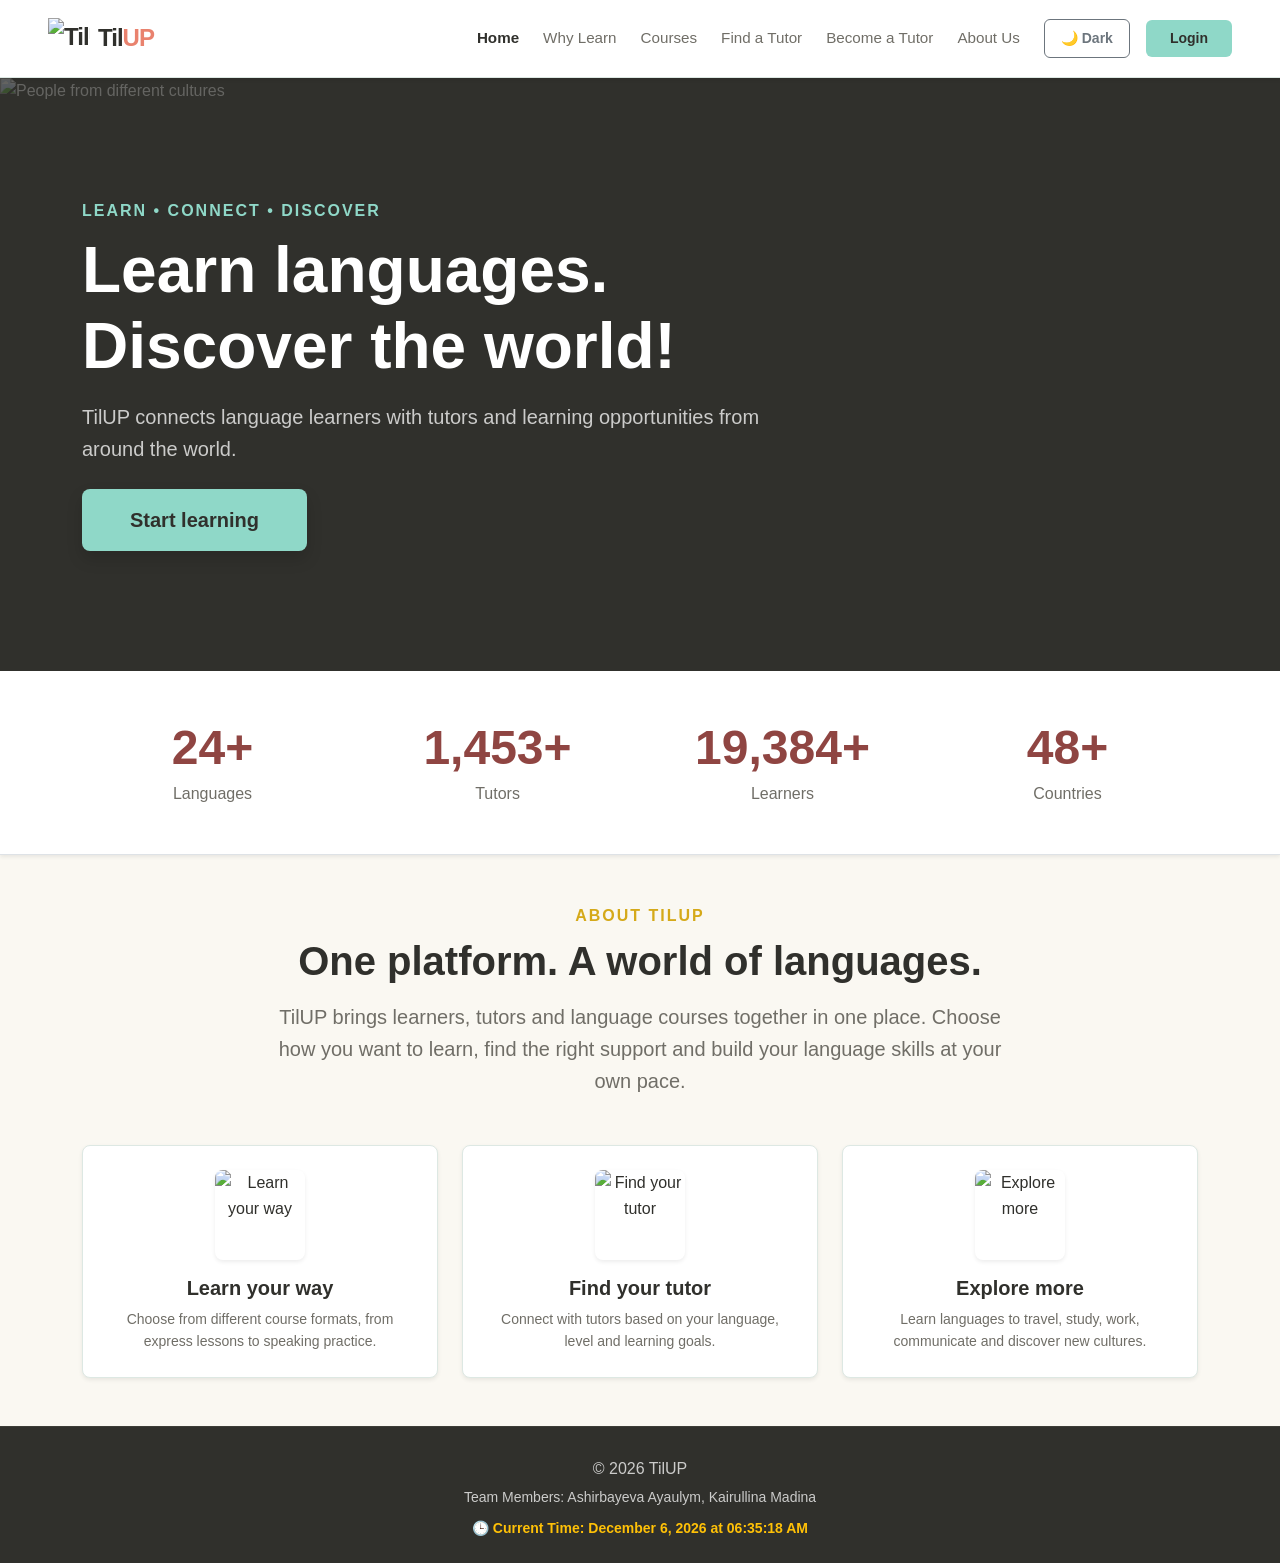
==== commit 5f148335: "more fixes" ====
--- a/index.html
+++ b/index.html
@@ -4,6 +4,7 @@
     <meta charset="UTF-8">
     <meta name="viewport" content="width=device-width, initial-scale=1.0">
     <title>TilUP | Home</title>
+    <link rel="icon" href="images/logo.PNG" type="image/png">
 
     <!-- Bootstrap 5.3.8 CSS -->
     <link href="https://cdn.jsdelivr.net/npm/bootstrap@5.3.8/dist/css/bootstrap.min.css" rel="stylesheet">
--- a/css/style.css
+++ b/css/style.css
@@ -256,10 +256,11 @@
     color: #30302C !important;
 }
 
-/* Унифицированные бейджи и теги предметов */
+/* Унифицированные бейджи, теги предметов и плашки в отзывах */
 .subject-tag,
 .badge.text-bg-warning,
-.badge.bg-warning-subtle {
+.badge.bg-warning-subtle,
+#reviewsCarousel .badge {
     background-color: var(--tu-gold-light) !important;
     color: #30302C !important;
     font-weight: 700;
@@ -267,13 +268,14 @@
 
 body.dark-theme .subject-tag,
 body.dark-theme .badge.text-bg-warning,
-body.dark-theme .badge.bg-warning-subtle {
+body.dark-theme .badge.bg-warning-subtle,
+body.dark-theme #reviewsCarousel .badge {
     background-color: #3a321d !important;
     color: var(--tu-gold-light) !important;
     border: 1px solid rgba(248, 217, 120, 0.35) !important;
 }
 
-/* Бейджи с промокодом и email поддержки */
+/* Бейджи с промокодом (TILUP2026) и email поддержки (support@tilup.com) */
 body.dark-theme span.badge.bg-light,
 body.dark-theme span.badge.bg-secondary-subtle {
     background-color: var(--tu-bg-subtle) !important;
@@ -415,7 +417,8 @@
 /* Инверсия темных иконок преимуществ и форматов в темной теме */
 body.dark-theme .feature-icon img,
 body.dark-theme .format-icon img {
-    filter: brightness(0) invert(1) !important;
+    filter: invert(1) !important;
+    mix-blend-mode: screen;
     opacity: 0.92;
 }
 
@@ -719,7 +722,7 @@
 /* Плавное появление картинок при Lazy Loading */
 .lazy-img {
     opacity: 0;
-    background-color: var(--tu-bg-subtle);
+    background-color: transparent;
     transition: opacity 0.4s ease-in-out;
 }
 
